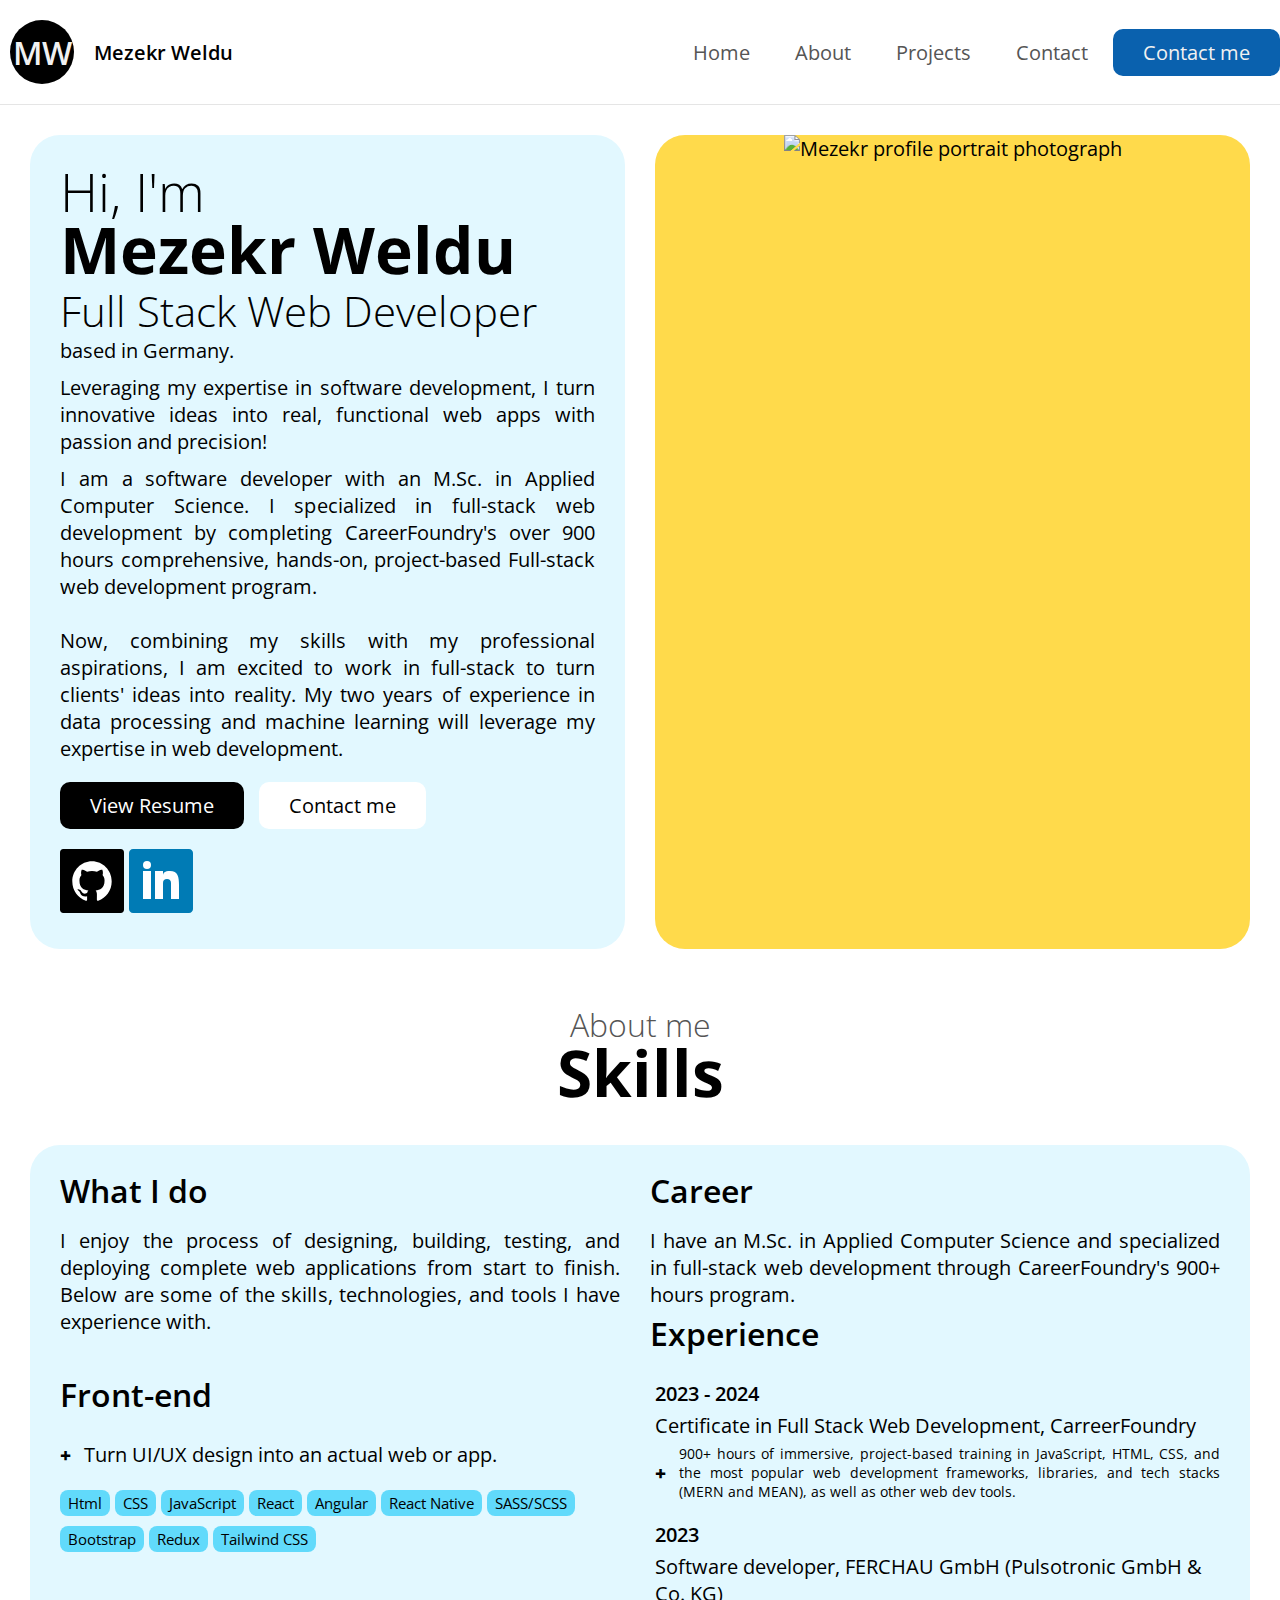
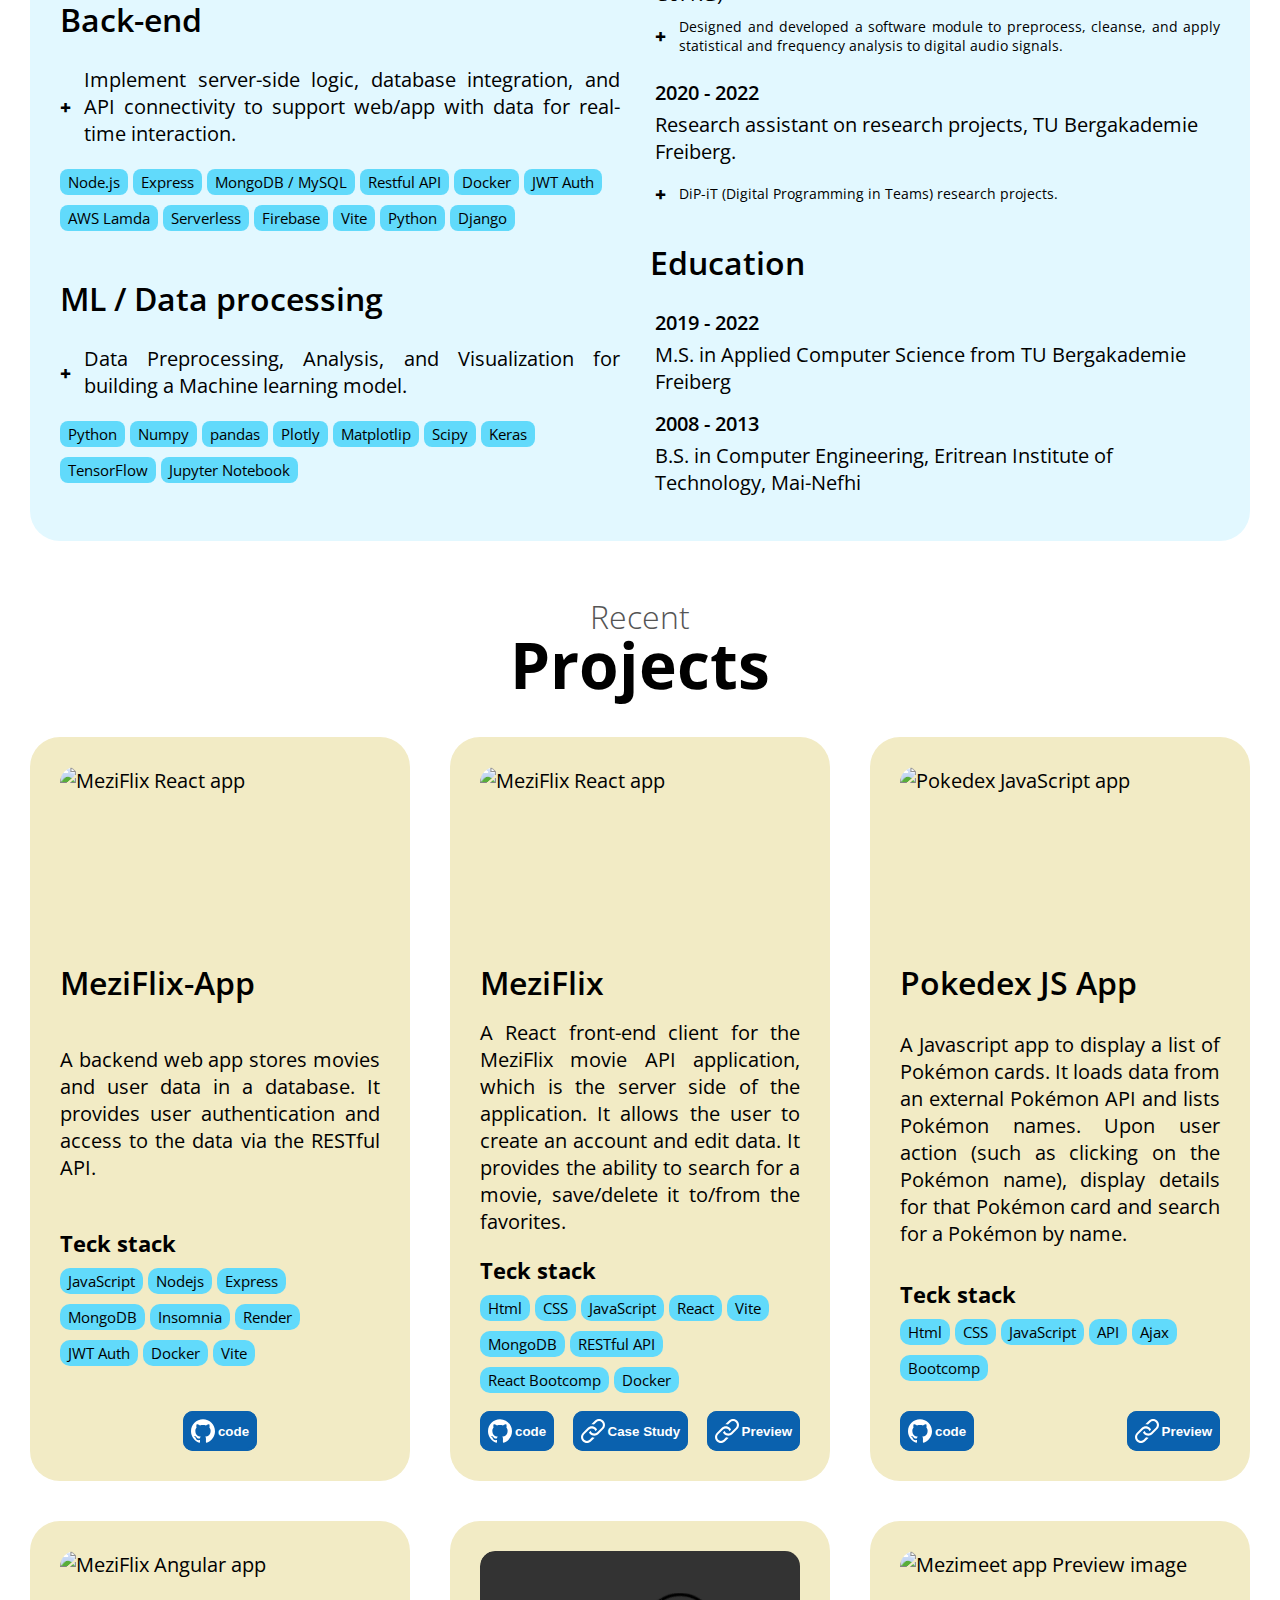
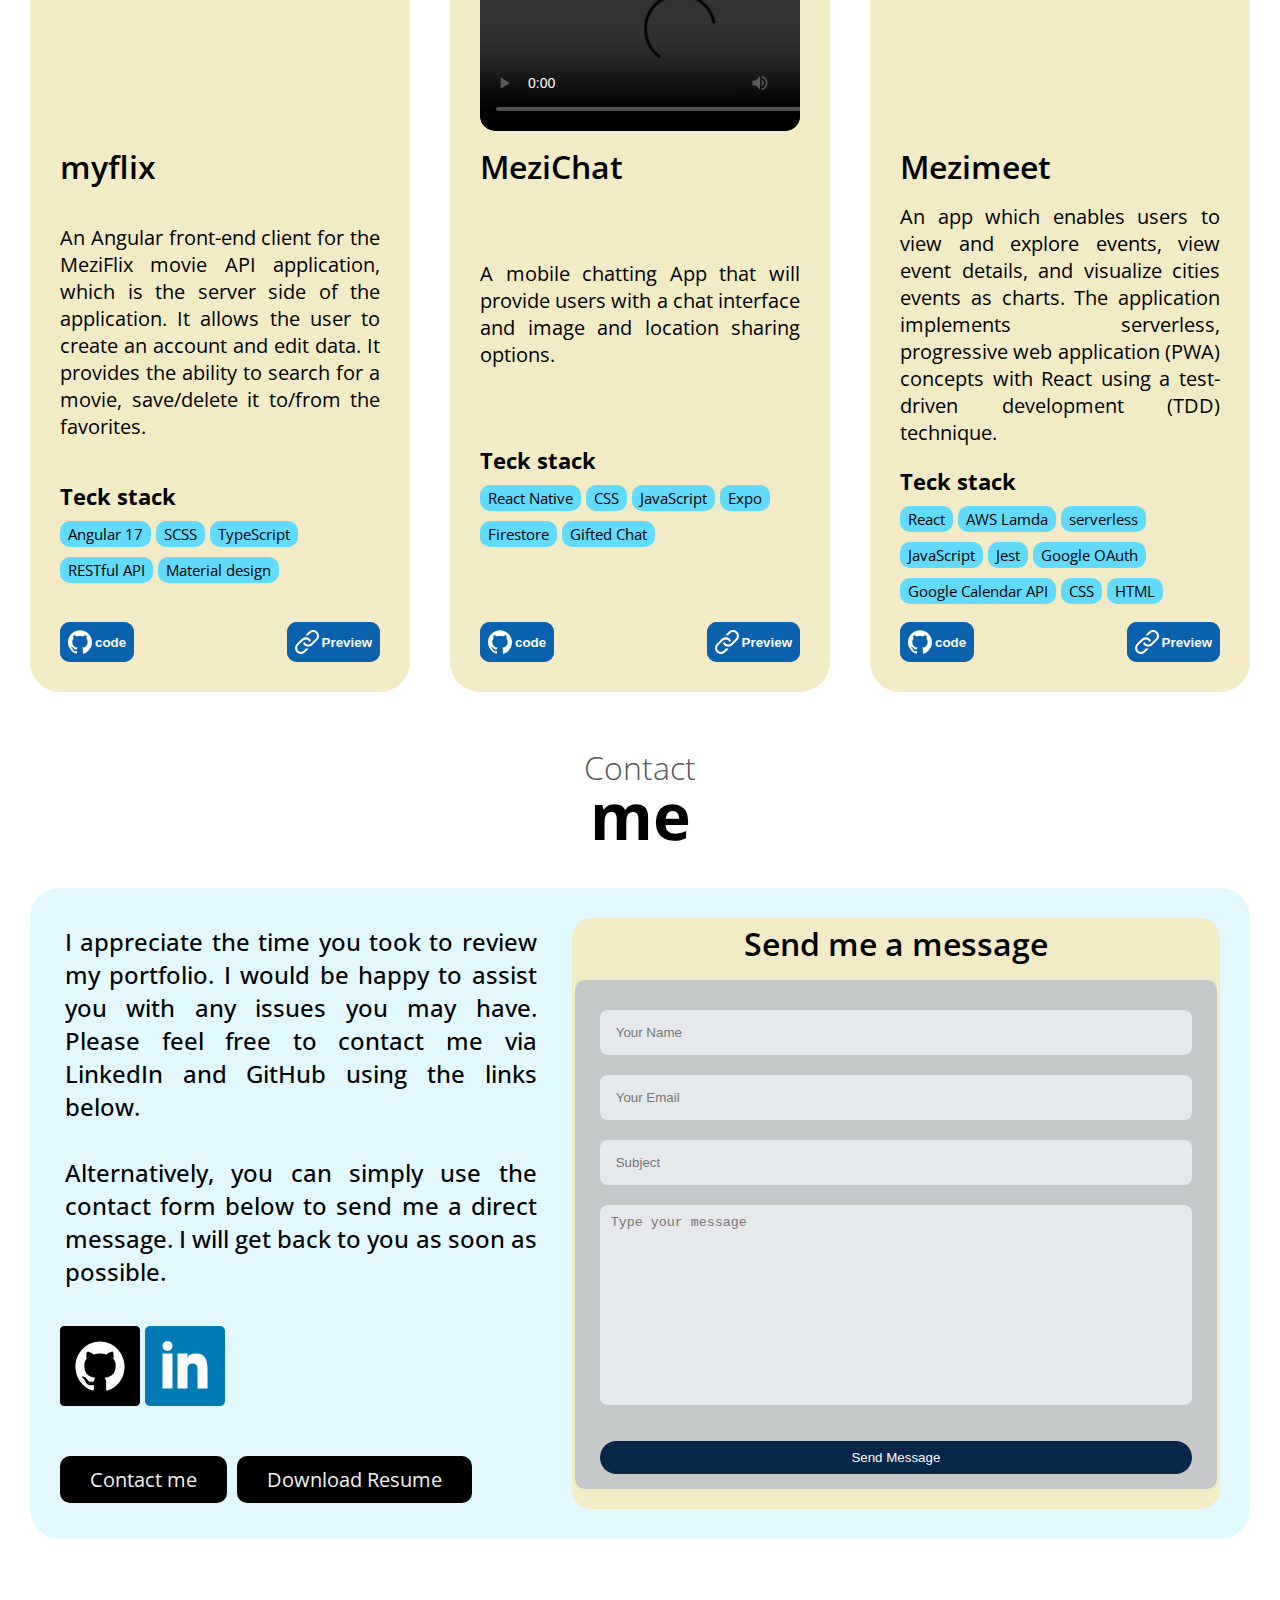
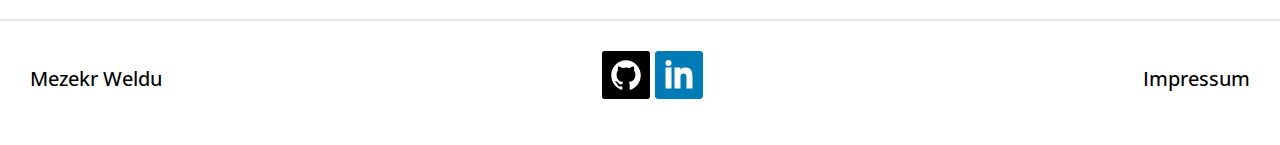
==== index.html @ a794a8d2 "refactor profile photo width & height css style" ====
<!DOCTYPE html>
<html lang="en">

<head>
    <meta charset="utf-8">
    <meta name="viewport" content="width=device-width, initial-scale=1.0">
    <title>Mezekr W. - Portfolio</title>
    <link rel="icon" type="image/x-icon" href="img/favicon-32x32.png">
    <link rel="preconnect" href="https://fonts.googleapis.com">
    <link rel="preconnect" href="https://fonts.gstatic.com" crossorigin>
    <link
        href="https://fonts.googleapis.com/css2?family=Open+Sans&family=Poppins&display=swap"
        rel="stylesheet">
    <link rel="stylesheet"
        href="https://cdnjs.cloudflare.com/ajax/libs/normalize/8.0.1/normalize.min.css">
    <!-- <link rel="stylesheet" href="css/style.production.css"> -->
    <link rel="stylesheet" href="css/styles.css">
    <script src="js/scripts.js" defer></script>

</head>

<body>
    <!-- This the header part-->
    <header>
        <a href="#" class="logo-holder">
            <div class="logo">MW</div>
            <div class="logo-text">Mezekr Weldu</div>
        </a>

        <nav class="main-navigation">
            <ul role="menubar" id="navigation-menu">
                <li role="presentation">
                    <a href="#" role="menuitem">Home</a>
                </li>
                <li role="presentation">
                    <a href="#about" role="menuitem">About</a>
                </li>
                <li role="presentation"><a href="#work"
                        role="menuitem">Projects</a>
                </li>
                <li role="presentation"><a href="#contact"
                        role="menuitem">Contact</a>
                </li>
                <li role="presentation"><a
                        href="mailto:mezekr.weldu@tutamail.com" role="menuitem"
                        class="button">Contact me</a>
                </li>
            </ul>
            <!-- toggle Mobile Menu-->
            <a href="#" class="mobile-toggle" onClick="toggleMobileMenu();">
                <svg class="w-6 h-6 text-gray-800 dark:text-white"
                    aria-hidden="true" xmlns="http://www.w3.org/2000/svg"
                    width="24" height="24" fill="none" viewBox="0 0 24 24">
                    <path stroke="currentColor" stroke-linecap="round"
                        stroke-width="2" d="M5 7h14M5 12h14M5 17h10" />
                </svg>
            </a>
        </nav>
    </header>

    <!-- This the main part-->
    <main>
        <!-- hero section of main page -->
        <section class="hero container">
            <div class="hero-blue">
                <div>
                    <h1> <small>Hi, I'm </small>
                        Mezekr Weldu
                    </h1>
                    <p><small>Full Stack Web Developer</small> based in
                        Germany.
                        <span>Leveraging my expertise in software development, I
                            turn innovative ideas into real, functional web
                            apps with passion and precision!</span>
                        <span> I am a software developer with an M.Sc. in
                            Applied Computer Science.
                            I specialized in full-stack web development by
                            completing CareerFoundry's over 900 hours
                            comprehensive, hands-on, project-based Full-stack
                            web development program.<br><br>
                            Now, combining my skills with my professional
                            aspirations, I am excited to work in full-stack to
                            turn clients' ideas into reality.
                            My two years of experience in data processing and
                            machine learning will leverage my expertise in web
                            development.</span>

                    </p>
                    <div class="call-to-action">
                        <a href="doc_files/Mezekr_Weldu_Resume.pdf"
                            target="_blank" class="button black">
                            View Resume</a>
                        <a href="mailto:mezekr.weldu@tutamail.com"
                            target="_blank" class="button white">
                            Contact me</a>
                    </div>
                    <div class="social-links">
                        <a href="https://github.com/Mezekr" target="_blank">
                            <img src="img/github_icon.svg" alt="github icon">
                        </a>
                        <a href="https://www.linkedin.com/in/mezekrweldu"
                            target="_blank">
                            <img src="img/linkedin_icon.svg" alt="linked icon">
                        </a>
                    </div>

                </div>
            </div>
            <div class="hero-yellow">
                <img src="img/MW_profile_small.png"
                    alt="Mezekr profile portrait photograph">
            </div>
        </section>

        <!-- aboutme skills section of main page -->
        <section id="about" class="skills container">
            <h2>
                <small> About me</small>
                Skills
            </h2>
            <div class="holder-blue">

                <div class="left-column">
                    <div class="skills-header">
                        <h3>What I do</h3>
                        <p>I enjoy the process of
                            designing, building, testing, and deploying complete
                            web
                            applications from start to finish. Below are
                            some of
                            the
                            skills, technologies, and tools I have experience
                            with.
                        </p>
                    </div>
                    <div class="dev-skill">
                        <h3>Front-end</h3>
                        <div class="discription-box">
                            <small> + </small>
                            <p> Turn
                                UI/UX design into an actual web or app.
                            </p>
                        </div>
                        <ul>
                            <li>Html</li>
                            <li>CSS</li>
                            <li>JavaScript</li>
                            <li>React</li>
                            <li>Angular</li>
                            <li> React Native</li>
                            <li>SASS/SCSS</li>
                            <li> Bootstrap</li>
                            <li> Redux</li>
                            <li>Tailwind CSS</li>
                        </ul>
                    </div>
                    <div class="dev-skill">
                        <h3>Back-end</h3>
                        <div class="discription-box">
                            <small> + </small>
                            <p>Implement server-side logic, database
                                integration, and API connectivity to support
                                web/app with data for real-time interaction.</p>
                        </div>
                        <ul>
                            <li>Node.js</li>
                            <li>Express</li>
                            <li>MongoDB / MySQL</li>
                            <li>Restful API</li>
                            <li>Docker</li>
                            <li>JWT Auth</li>
                            <li>AWS Lamda</li>
                            <li>Serverless</li>
                            <li>Firebase</li>
                            <li>Vite</li>
                            <li>Python</li>
                            <li>Django</li>

                        </ul>
                    </div>
                    <div class="dev-skill">
                        <h3>ML / Data processing</h3>
                        <div class="discription-box">
                            <small> + </small>
                            <p>
                                Data Preprocessing, Analysis, and Visualization
                                for building a Machine learning model.
                            </p>
                        </div>
                        <ul>
                            <li>Python</li>
                            <li>Numpy</li>
                            <li>pandas</li>
                            <li>Plotly</li>
                            <li>Matplotlip</li>
                            <li>Scipy</li>
                            <li>Keras</li>
                            <li>TensorFlow</li>
                            <li>Jupyter Notebook</li>
                        </ul>
                    </div>
                </div>

                <div class="right-column">
                    <div class="skills-header">
                        <h3>Career</h3>
                        <p>I have an M.Sc. in Applied Computer Science and
                            specialized in full-stack web development through
                            CareerFoundry's 900+ hours program.</p>
                    </div>

                    <div class="career experience">
                        <h3>Experience</h3>
                        <div class="contents">
                            <ul>
                                <li><span>2023 - 2024</span> Certificate in
                                    Full
                                    Stack Web Development, CarreerFoundry
                                </li>
                                <div class="discription-box">
                                    <small> + </small>
                                    <p class="experience-detail">900+ hours of
                                        immersive, project-based
                                        training in JavaScript, HTML, CSS, and
                                        the most popular web development
                                        frameworks, libraries, and tech stacks
                                        (MERN and MEAN), as well as other web
                                        dev tools.</p>
                                </div>
                                <li><span>2023</span> Software
                                    developer,
                                    FERCHAU GmbH (Pulsotronic GmbH
                                    &amp Co. KG)</li>
                                <div class="discription-box">
                                    <small> + </small>
                                    <p class="experience-detail">
                                        Designed and developed a software module
                                        to
                                        preprocess, cleanse, and apply
                                        statistical and
                                        frequency analysis to digital audio
                                        signals.
                                    </p>
                                </div>
                                <li><span>2020 - 2022</span> Research
                                    assistant
                                    on research projects, TU Bergakademie
                                    Freiberg.
                                </li>
                                <div class="discription-box">
                                    <small> + </small>
                                    <p class="experience-detail"> DiP-iT
                                        (Digital
                                        Programming in Teams) research projects.
                                    </p>
                                </div>
                            </ul>
                        </div>
                    </div>

                    <div class="career education">
                        <h3>Education</h3>
                        <div class="contents">
                            <ul>
                                <li><span>2019 - 2022</span> M.S. in Applied
                                    Computer Science from TU Bergakademie
                                    Freiberg </li>
                                <li><span>2008 - 2013</span>B.S. in Computer
                                    Engineering, Eritrean Institute of
                                    Technology, Mai-Nefhi</li>

                            </ul>
                        </div>
                    </div>
                </div>
            </div>
        </section>

        <!-- work experience/ projects section of main page -->
        <section id="work" class="work-experience container">
            <h2>
                <small>Recent</small>
                Projects
            </h2>
            <div class="jobs">
                <!-- MeziFlix-App -->
                <article>
                    <figure>
                        <div>
                            <img src="img/projects_thumbnail/MeziFlix-app.png"
                                alt="MeziFlix React app" width="100%">
                            <figcaption>MeziFlix-App</figcaption>
                        </div>
                    </figure>
                    <div class="project-detail">
                        <h3>MeziFlix-App</h3>
                        <p>
                            A backend web app stores movies and user data in a
                            database. It provides user authentication and access
                            to the data via the RESTful API.
                        </p>
                        <div class="teck-stack">
                            <h4>Teck stack</h4>
                            <ul>
                                <li>JavaScript</li>
                                <li>Nodejs</li>
                                <li>Express</li>
                                <li>MongoDB</li>
                                <li>Insomnia</li>
                                <li>Render</li>
                                <li>JWT Auth</li>
                                <li>Docker</li>
                                <li>Vite</li>
                            </ul>
                        </div>
                        <div class="card-links center-link">
                            <button class="card_button">
                                <svg width="24" height="24" viewBox="0 0 24 24"
                                    fill="none"
                                    xmlns="http://www.w3.org/2000/svg">
                                    <path
                                        d="M12 0.296997C5.37 0.296997 0 5.67 0 12.297C0 17.6 3.438 22.097 8.205 23.682C8.805 23.795 9.025 23.424 9.025 23.105C9.025 22.82 9.015 22.065 9.01 21.065C5.672 21.789 4.968 19.455 4.968 19.455C4.422 18.07 3.633 17.7 3.633 17.7C2.546 16.956 3.717 16.971 3.717 16.971C4.922 17.055 5.555 18.207 5.555 18.207C6.625 20.042 8.364 19.512 9.05 19.205C9.158 18.429 9.467 17.9 9.81 17.6C7.145 17.3 4.344 16.268 4.344 11.67C4.344 10.36 4.809 9.29 5.579 8.45C5.444 8.147 5.039 6.927 5.684 5.274C5.684 5.274 6.689 4.952 8.984 6.504C9.944 6.237 10.964 6.105 11.984 6.099C13.004 6.105 14.024 6.237 14.984 6.504C17.264 4.952 18.269 5.274 18.269 5.274C18.914 6.927 18.509 8.147 18.389 8.45C19.154 9.29 19.619 10.36 19.619 11.67C19.619 16.28 16.814 17.295 14.144 17.59C14.564 17.95 14.954 18.686 14.954 19.81C14.954 21.416 14.939 22.706 14.939 23.096C14.939 23.411 15.149 23.786 15.764 23.666C20.565 22.092 24 17.592 24 12.297C24 5.67 18.627 0.296997 12 0.296997Z"
                                        fill="white"></path>
                                </svg>
                                <a href="https://github.com/Mezekr/MeziFlix-app"
                                    target="_blank" class="link">code</a>
                            </button>
                        </div>
                    </div>
                </article>
                <!-- MeziFlix React app  -->
                <article>
                    <figure>
                        <div>
                            <img src="img/projects_thumbnail/MeziFlix_React_app.png"
                                alt="MeziFlix React app" width="100%">
                            <figcaption>MeziFlix React app</figcaption>
                        </div>
                    </figure>
                    <div class="project-detail">
                        <h3>MeziFlix</h3>
                        <p>A React front-end client for the MeziFlix movie API
                            application, which is the server side of the
                            application. It allows the user to create an account
                            and
                            edit data. It provides the ability to search for a
                            movie, save/delete it to/from the favorites.
                        </p>
                        <div class="teck-stack">
                            <h4>Teck stack</h4>
                            <ul>
                                <li>Html</li>
                                <li>CSS</li>
                                <li>JavaScript</li>
                                <li>React</li>
                                <li>Vite</li>
                                <li>MongoDB</li>
                                <li>RESTful API</li>
                                <li>React Bootcomp</li>
                                <li>Docker</li>

                            </ul>
                        </div>
                        <div class="card-links">
                            <button class="card_button">
                                <svg width="24" height="24" viewBox="0 0 24 24"
                                    fill="none"
                                    xmlns="http://www.w3.org/2000/svg">
                                    <path
                                        d="M12 0.296997C5.37 0.296997 0 5.67 0 12.297C0 17.6 3.438 22.097 8.205 23.682C8.805 23.795 9.025 23.424 9.025 23.105C9.025 22.82 9.015 22.065 9.01 21.065C5.672 21.789 4.968 19.455 4.968 19.455C4.422 18.07 3.633 17.7 3.633 17.7C2.546 16.956 3.717 16.971 3.717 16.971C4.922 17.055 5.555 18.207 5.555 18.207C6.625 20.042 8.364 19.512 9.05 19.205C9.158 18.429 9.467 17.9 9.81 17.6C7.145 17.3 4.344 16.268 4.344 11.67C4.344 10.36 4.809 9.29 5.579 8.45C5.444 8.147 5.039 6.927 5.684 5.274C5.684 5.274 6.689 4.952 8.984 6.504C9.944 6.237 10.964 6.105 11.984 6.099C13.004 6.105 14.024 6.237 14.984 6.504C17.264 4.952 18.269 5.274 18.269 5.274C18.914 6.927 18.509 8.147 18.389 8.45C19.154 9.29 19.619 10.36 19.619 11.67C19.619 16.28 16.814 17.295 14.144 17.59C14.564 17.95 14.954 18.686 14.954 19.81C14.954 21.416 14.939 22.706 14.939 23.096C14.939 23.411 15.149 23.786 15.764 23.666C20.565 22.092 24 17.592 24 12.297C24 5.67 18.627 0.296997 12 0.296997Z"
                                        fill="white"></path>
                                </svg>
                                <a href="https://github.com/Mezekr/MeziFlix-client"
                                    target="_blank" class="link">code</a>
                            </button>

                            <button class="card_button">
                                <svg xmlns="http://www.w3.org/2000/svg"
                                    width="24" height="24" viewBox="0 0 24 24"
                                    fill="white">
                                    <path
                                        d="M13.723 18.654l-3.61 3.609c-2.316 2.315-6.063 2.315-8.378 0-1.12-1.118-1.735-2.606-1.735-4.188 0-1.582.615-3.07 1.734-4.189l4.866-4.865c2.355-2.355 6.114-2.262 8.377 0 .453.453.81.973 1.089 1.527l-1.593 1.592c-.18-.613-.5-1.189-.964-1.652-1.448-1.448-3.93-1.51-5.439-.001l-.001.002-4.867 4.865c-1.5 1.499-1.5 3.941 0 5.44 1.517 1.517 3.958 1.488 5.442 0l2.425-2.424c.993.284 1.791.335 2.654.284zm.161-16.918l-3.574 3.576c.847-.05 1.655 0 2.653.283l2.393-2.389c1.498-1.502 3.94-1.5 5.44-.001 1.517 1.518 1.486 3.959 0 5.442l-4.831 4.831-.003.002c-1.438 1.437-3.886 1.552-5.439-.002-.473-.474-.785-1.042-.956-1.643l-.084.068-1.517 1.515c.28.556.635 1.075 1.088 1.528 2.245 2.245 6.004 2.374 8.378 0l4.832-4.831c2.314-2.316 2.316-6.062-.001-8.377-2.317-2.321-6.067-2.313-8.379-.002z" />
                                </svg>

                                <a href="doc_files/MeziFlix_Casestudy.pdf"
                                    target="_blank" class="link">Case Study</a>
                            </button>
                            <button class="card_button">
                                <svg xmlns="http://www.w3.org/2000/svg"
                                    width="24" height="24" viewBox="0 0 24 24"
                                    fill="white">
                                    <path
                                        d="M13.723 18.654l-3.61 3.609c-2.316 2.315-6.063 2.315-8.378 0-1.12-1.118-1.735-2.606-1.735-4.188 0-1.582.615-3.07 1.734-4.189l4.866-4.865c2.355-2.355 6.114-2.262 8.377 0 .453.453.81.973 1.089 1.527l-1.593 1.592c-.18-.613-.5-1.189-.964-1.652-1.448-1.448-3.93-1.51-5.439-.001l-.001.002-4.867 4.865c-1.5 1.499-1.5 3.941 0 5.44 1.517 1.517 3.958 1.488 5.442 0l2.425-2.424c.993.284 1.791.335 2.654.284zm.161-16.918l-3.574 3.576c.847-.05 1.655 0 2.653.283l2.393-2.389c1.498-1.502 3.94-1.5 5.44-.001 1.517 1.518 1.486 3.959 0 5.442l-4.831 4.831-.003.002c-1.438 1.437-3.886 1.552-5.439-.002-.473-.474-.785-1.042-.956-1.643l-.084.068-1.517 1.515c.28.556.635 1.075 1.088 1.528 2.245 2.245 6.004 2.374 8.378 0l4.832-4.831c2.314-2.316 2.316-6.062-.001-8.377-2.317-2.321-6.067-2.313-8.379-.002z" />
                                </svg>

                                <a href="https://meziflix.netlify.app"
                                    target="_blank" class="link">Preview</a>
                            </button>
                        </div>
                    </div>
                </article>

                <!-- Pokedex JavaScript app  -->
                <article>
                    <figure>
                        <div>
                            <img src="img/projects_thumbnail/Pokedex-js-app.png"
                                alt="Pokedex JavaScript app" width="100%">
                            <figcaption>Pokedex JS App</figcaption>
                        </div>
                    </figure>
                    <div class="project-detail">
                        <h3>Pokedex JS App</h3>
                        <p>
                            A Javascript app to display a list of
                            Pokémon
                            cards. It loads data from an external Pokémon API
                            and
                            lists Pokémon names. Upon user action (such as
                            clicking
                            on the Pokémon name), display details for that
                            Pokémon
                            card and search for a Pokémon by name.
                        </p>
                        <div class="teck-stack">
                            <h4>Teck stack</h4>
                            <ul>
                                <li>Html</li>
                                <li>CSS</li>
                                <li>JavaScript</li>
                                <li> API</li>
                                <li>Ajax</li>
                                <li>Bootcomp</li>
                            </ul>
                        </div>
                        <div class="card-links">
                            <button class="card_button">
                                <svg width="24" height="24" viewBox="0 0 24 24"
                                    fill="none"
                                    xmlns="http://www.w3.org/2000/svg">
                                    <path
                                        d="M12 0.296997C5.37 0.296997 0 5.67 0 12.297C0 17.6 3.438 22.097 8.205 23.682C8.805 23.795 9.025 23.424 9.025 23.105C9.025 22.82 9.015 22.065 9.01 21.065C5.672 21.789 4.968 19.455 4.968 19.455C4.422 18.07 3.633 17.7 3.633 17.7C2.546 16.956 3.717 16.971 3.717 16.971C4.922 17.055 5.555 18.207 5.555 18.207C6.625 20.042 8.364 19.512 9.05 19.205C9.158 18.429 9.467 17.9 9.81 17.6C7.145 17.3 4.344 16.268 4.344 11.67C4.344 10.36 4.809 9.29 5.579 8.45C5.444 8.147 5.039 6.927 5.684 5.274C5.684 5.274 6.689 4.952 8.984 6.504C9.944 6.237 10.964 6.105 11.984 6.099C13.004 6.105 14.024 6.237 14.984 6.504C17.264 4.952 18.269 5.274 18.269 5.274C18.914 6.927 18.509 8.147 18.389 8.45C19.154 9.29 19.619 10.36 19.619 11.67C19.619 16.28 16.814 17.295 14.144 17.59C14.564 17.95 14.954 18.686 14.954 19.81C14.954 21.416 14.939 22.706 14.939 23.096C14.939 23.411 15.149 23.786 15.764 23.666C20.565 22.092 24 17.592 24 12.297C24 5.67 18.627 0.296997 12 0.296997Z"
                                        fill="white"></path>
                                </svg>
                                <a href="https://github.com/Mezekr/Pokedex-js-app"
                                    target="_blank" class="link">code</a>
                            </button>
                            <button class="card_button">
                                <svg xmlns="http://www.w3.org/2000/svg"
                                    width="24" height="24" viewBox="0 0 24 24"
                                    fill="white">
                                    <path
                                        d="M13.723 18.654l-3.61 3.609c-2.316 2.315-6.063 2.315-8.378 0-1.12-1.118-1.735-2.606-1.735-4.188 0-1.582.615-3.07 1.734-4.189l4.866-4.865c2.355-2.355 6.114-2.262 8.377 0 .453.453.81.973 1.089 1.527l-1.593 1.592c-.18-.613-.5-1.189-.964-1.652-1.448-1.448-3.93-1.51-5.439-.001l-.001.002-4.867 4.865c-1.5 1.499-1.5 3.941 0 5.44 1.517 1.517 3.958 1.488 5.442 0l2.425-2.424c.993.284 1.791.335 2.654.284zm.161-16.918l-3.574 3.576c.847-.05 1.655 0 2.653.283l2.393-2.389c1.498-1.502 3.94-1.5 5.44-.001 1.517 1.518 1.486 3.959 0 5.442l-4.831 4.831-.003.002c-1.438 1.437-3.886 1.552-5.439-.002-.473-.474-.785-1.042-.956-1.643l-.084.068-1.517 1.515c.28.556.635 1.075 1.088 1.528 2.245 2.245 6.004 2.374 8.378 0l4.832-4.831c2.314-2.316 2.316-6.062-.001-8.377-2.317-2.321-6.067-2.313-8.379-.002z" />
                                </svg>

                                <a href="https://mezekr.github.io/Pokedex-js-app/"
                                    target="_blank" class="link">Preview</a>
                            </button>
                        </div>
                    </div>
                </article>

                <!-- MeziFlix Angular app  -->
                <article>
                    <figure>
                        <div>
                            <img src="./img/projects_thumbnail/myflix_movies_page.png"
                                alt="MeziFlix Angular app" width="100%">
                            <figcaption>myflix</figcaption>
                        </div>
                    </figure>
                    <div class="project-detail">
                        <h3>myflix</h3>
                        <p>
                            An Angular front-end client for the MeziFlix movie
                            API application, which is the server side of the
                            application. It allows the user to create an account
                            and edit data. It provides the ability to search for
                            a movie, save/delete it to/from the favorites.
                        </p>
                        <div class="teck-stack">
                            <h4>Teck stack</h4>
                            <ul>
                                <li>Angular 17</li>
                                <li>SCSS</li>
                                <li>TypeScript</li>
                                <li>RESTful API</li>
                                <li>Material design</li>
                            </ul>
                        </div>
                        <div class="card-links">
                            <button class="card_button">
                                <svg width="24" height="24" viewBox="0 0 24 24"
                                    fill="none"
                                    xmlns="http://www.w3.org/2000/svg">
                                    <path
                                        d="M12 0.296997C5.37 0.296997 0 5.67 0 12.297C0 17.6 3.438 22.097 8.205 23.682C8.805 23.795 9.025 23.424 9.025 23.105C9.025 22.82 9.015 22.065 9.01 21.065C5.672 21.789 4.968 19.455 4.968 19.455C4.422 18.07 3.633 17.7 3.633 17.7C2.546 16.956 3.717 16.971 3.717 16.971C4.922 17.055 5.555 18.207 5.555 18.207C6.625 20.042 8.364 19.512 9.05 19.205C9.158 18.429 9.467 17.9 9.81 17.6C7.145 17.3 4.344 16.268 4.344 11.67C4.344 10.36 4.809 9.29 5.579 8.45C5.444 8.147 5.039 6.927 5.684 5.274C5.684 5.274 6.689 4.952 8.984 6.504C9.944 6.237 10.964 6.105 11.984 6.099C13.004 6.105 14.024 6.237 14.984 6.504C17.264 4.952 18.269 5.274 18.269 5.274C18.914 6.927 18.509 8.147 18.389 8.45C19.154 9.29 19.619 10.36 19.619 11.67C19.619 16.28 16.814 17.295 14.144 17.59C14.564 17.95 14.954 18.686 14.954 19.81C14.954 21.416 14.939 22.706 14.939 23.096C14.939 23.411 15.149 23.786 15.764 23.666C20.565 22.092 24 17.592 24 12.297C24 5.67 18.627 0.296997 12 0.296997Z"
                                        fill="white"></path>
                                </svg>
                                <a href="https://github.com/Mezekr/myFlix"
                                    target="_blank" class="link">code</a>
                            </button>
                            <button class="card_button">
                                <svg xmlns="http://www.w3.org/2000/svg"
                                    width="24" height="24" viewBox="0 0 24 24"
                                    fill="white">
                                    <path
                                        d="M13.723 18.654l-3.61 3.609c-2.316 2.315-6.063 2.315-8.378 0-1.12-1.118-1.735-2.606-1.735-4.188 0-1.582.615-3.07 1.734-4.189l4.866-4.865c2.355-2.355 6.114-2.262 8.377 0 .453.453.81.973 1.089 1.527l-1.593 1.592c-.18-.613-.5-1.189-.964-1.652-1.448-1.448-3.93-1.51-5.439-.001l-.001.002-4.867 4.865c-1.5 1.499-1.5 3.941 0 5.44 1.517 1.517 3.958 1.488 5.442 0l2.425-2.424c.993.284 1.791.335 2.654.284zm.161-16.918l-3.574 3.576c.847-.05 1.655 0 2.653.283l2.393-2.389c1.498-1.502 3.94-1.5 5.44-.001 1.517 1.518 1.486 3.959 0 5.442l-4.831 4.831-.003.002c-1.438 1.437-3.886 1.552-5.439-.002-.473-.474-.785-1.042-.956-1.643l-.084.068-1.517 1.515c.28.556.635 1.075 1.088 1.528 2.245 2.245 6.004 2.374 8.378 0l4.832-4.831c2.314-2.316 2.316-6.062-.001-8.377-2.317-2.321-6.067-2.313-8.379-.002z" />
                                </svg>

                                <a href="https://mezekr.github.io/myFlix/"
                                    target="_blank" class="link">Preview</a>
                            </button>
                        </div>
                    </div>
                </article>

                <!-- MeziChat  -->
                <article>
                    <figure>
                        <div>
                            <video width="400" controls>
                                <source
                                    src="./img/projects_thumbnail/AppUI_2.mp4"
                                    type="video/mp4">
                                Your browser does not support HTML5 video.
                            </video>
                            <figcaption>MeziChat</figcaption>
                        </div>
                    </figure>
                    <div class="project-detail">
                        <h3>MeziChat</h3>
                        <p>A mobile chatting App that will provide users with a
                            chat interface and image and location sharing
                            options.
                        </p>
                        <div class="teck-stack">
                            <h4>Teck stack</h4>

                            <ul>
                                <li>React Native</li>
                                <li>CSS</li>
                                <li>JavaScript</li>
                                <li>Expo</li>
                                <li>Firestore</li>
                                <li>Gifted Chat</li>
                            </ul>
                        </div>
                        <div class="card-links">
                            <button class="card_button">
                                <svg width="24" height="24" viewBox="0 0 24 24"
                                    fill="none"
                                    xmlns="http://www.w3.org/2000/svg">
                                    <path
                                        d="M12 0.296997C5.37 0.296997 0 5.67 0 12.297C0 17.6 3.438 22.097 8.205 23.682C8.805 23.795 9.025 23.424 9.025 23.105C9.025 22.82 9.015 22.065 9.01 21.065C5.672 21.789 4.968 19.455 4.968 19.455C4.422 18.07 3.633 17.7 3.633 17.7C2.546 16.956 3.717 16.971 3.717 16.971C4.922 17.055 5.555 18.207 5.555 18.207C6.625 20.042 8.364 19.512 9.05 19.205C9.158 18.429 9.467 17.9 9.81 17.6C7.145 17.3 4.344 16.268 4.344 11.67C4.344 10.36 4.809 9.29 5.579 8.45C5.444 8.147 5.039 6.927 5.684 5.274C5.684 5.274 6.689 4.952 8.984 6.504C9.944 6.237 10.964 6.105 11.984 6.099C13.004 6.105 14.024 6.237 14.984 6.504C17.264 4.952 18.269 5.274 18.269 5.274C18.914 6.927 18.509 8.147 18.389 8.45C19.154 9.29 19.619 10.36 19.619 11.67C19.619 16.28 16.814 17.295 14.144 17.59C14.564 17.95 14.954 18.686 14.954 19.81C14.954 21.416 14.939 22.706 14.939 23.096C14.939 23.411 15.149 23.786 15.764 23.666C20.565 22.092 24 17.592 24 12.297C24 5.67 18.627 0.296997 12 0.296997Z"
                                        fill="white"></path>
                                </svg>
                                <a href="https://github.com/Mezekr/mezichat"
                                    target="_blank" class="link">code</a>
                            </button>
                            <button class="card_button">
                                <svg xmlns="http://www.w3.org/2000/svg"
                                    width="24" height="24" viewBox="0 0 24 24"
                                    fill="white">
                                    <path
                                        d="M13.723 18.654l-3.61 3.609c-2.316 2.315-6.063 2.315-8.378 0-1.12-1.118-1.735-2.606-1.735-4.188 0-1.582.615-3.07 1.734-4.189l4.866-4.865c2.355-2.355 6.114-2.262 8.377 0 .453.453.81.973 1.089 1.527l-1.593 1.592c-.18-.613-.5-1.189-.964-1.652-1.448-1.448-3.93-1.51-5.439-.001l-.001.002-4.867 4.865c-1.5 1.499-1.5 3.941 0 5.44 1.517 1.517 3.958 1.488 5.442 0l2.425-2.424c.993.284 1.791.335 2.654.284zm.161-16.918l-3.574 3.576c.847-.05 1.655 0 2.653.283l2.393-2.389c1.498-1.502 3.94-1.5 5.44-.001 1.517 1.518 1.486 3.959 0 5.442l-4.831 4.831-.003.002c-1.438 1.437-3.886 1.552-5.439-.002-.473-.474-.785-1.042-.956-1.643l-.084.068-1.517 1.515c.28.556.635 1.075 1.088 1.528 2.245 2.245 6.004 2.374 8.378 0l4.832-4.831c2.314-2.316 2.316-6.062-.001-8.377-2.317-2.321-6.067-2.313-8.379-.002z" />
                                </svg>

                                <a href="https://github.com/Mezekr/mezichat"
                                    target="_blank" class="link">Preview</a>
                            </button>
                        </div>
                    </div>
                </article>

                <!-- Mezimeet app  -->
                <article>
                    <figure>
                        <div>
                            <img src="./img/projects_thumbnail/mezimeet_app_screen.png"
                                alt="Mezimeet app Preview image" width="100%">
                            <figcaption>Mezimeet</figcaption>
                        </div>
                    </figure>
                    <div class="project-detail">
                        <h3>Mezimeet</h3>
                        <p>
                            An app which enables users to view and explore
                            events,
                            view event details, and visualize cities events as
                            charts. The application implements serverless,
                            progressive web application (PWA) concepts with
                            React
                            using a test-driven development (TDD) technique.
                        </p>
                        <div class="teck-stack">
                            <h4>Teck stack</h4>
                            <ul>
                                <li>React</li>
                                <li>AWS Lamda</li>
                                <li>serverless</li>
                                <li>JavaScript</li>
                                <li>Jest</li>
                                <li>Google OAuth</li>
                                <li>Google Calendar API</li>
                                <li>CSS</li>
                                <li>HTML</li>

                            </ul>
                        </div>
                        <div class="card-links">
                            <button class="card_button">
                                <svg width="24" height="24" viewBox="0 0 24 24"
                                    fill="none"
                                    xmlns="http://www.w3.org/2000/svg">
                                    <path
                                        d="M12 0.296997C5.37 0.296997 0 5.67 0 12.297C0 17.6 3.438 22.097 8.205 23.682C8.805 23.795 9.025 23.424 9.025 23.105C9.025 22.82 9.015 22.065 9.01 21.065C5.672 21.789 4.968 19.455 4.968 19.455C4.422 18.07 3.633 17.7 3.633 17.7C2.546 16.956 3.717 16.971 3.717 16.971C4.922 17.055 5.555 18.207 5.555 18.207C6.625 20.042 8.364 19.512 9.05 19.205C9.158 18.429 9.467 17.9 9.81 17.6C7.145 17.3 4.344 16.268 4.344 11.67C4.344 10.36 4.809 9.29 5.579 8.45C5.444 8.147 5.039 6.927 5.684 5.274C5.684 5.274 6.689 4.952 8.984 6.504C9.944 6.237 10.964 6.105 11.984 6.099C13.004 6.105 14.024 6.237 14.984 6.504C17.264 4.952 18.269 5.274 18.269 5.274C18.914 6.927 18.509 8.147 18.389 8.45C19.154 9.29 19.619 10.36 19.619 11.67C19.619 16.28 16.814 17.295 14.144 17.59C14.564 17.95 14.954 18.686 14.954 19.81C14.954 21.416 14.939 22.706 14.939 23.096C14.939 23.411 15.149 23.786 15.764 23.666C20.565 22.092 24 17.592 24 12.297C24 5.67 18.627 0.296997 12 0.296997Z"
                                        fill="white"></path>
                                </svg>
                                <a href="https://github.com/Mezekr/mezimeet"
                                    target="_blank" class="link">code</a>
                            </button>
                            <button class="card_button">
                                <svg xmlns="http://www.w3.org/2000/svg"
                                    width="24" height="24" viewBox="0 0 24 24"
                                    fill="white">
                                    <path
                                        d="M13.723 18.654l-3.61 3.609c-2.316 2.315-6.063 2.315-8.378 0-1.12-1.118-1.735-2.606-1.735-4.188 0-1.582.615-3.07 1.734-4.189l4.866-4.865c2.355-2.355 6.114-2.262 8.377 0 .453.453.81.973 1.089 1.527l-1.593 1.592c-.18-.613-.5-1.189-.964-1.652-1.448-1.448-3.93-1.51-5.439-.001l-.001.002-4.867 4.865c-1.5 1.499-1.5 3.941 0 5.44 1.517 1.517 3.958 1.488 5.442 0l2.425-2.424c.993.284 1.791.335 2.654.284zm.161-16.918l-3.574 3.576c.847-.05 1.655 0 2.653.283l2.393-2.389c1.498-1.502 3.94-1.5 5.44-.001 1.517 1.518 1.486 3.959 0 5.442l-4.831 4.831-.003.002c-1.438 1.437-3.886 1.552-5.439-.002-.473-.474-.785-1.042-.956-1.643l-.084.068-1.517 1.515c.28.556.635 1.075 1.088 1.528 2.245 2.245 6.004 2.374 8.378 0l4.832-4.831c2.314-2.316 2.316-6.062-.001-8.377-2.317-2.321-6.067-2.313-8.379-.002z" />
                                </svg>

                                <a href="https://mezekr.github.io/mezimeet/"
                                    target="_blank" class="link">Preview</a>
                            </button>
                        </div>
                    </div>
                </article>
            </div>
        </section>

        <!-- contact me section of main page -->
        <section id="contact" class="contacts container">
            <h2>
                <small>Contact</small>
                me
            </h2>
            <div class="contact-me">

                <div class="contact-links">
                    <div class="contact-text">
                        <p>
                            I appreciate the time you took to review my
                            portfolio. I would be happy to assist you with any
                            issues you may have. Please feel free to contact me
                            via LinkedIn and GitHub using the links
                            below.<br><br>
                            Alternatively, you can simply use the contact form
                            below to send me a direct message. I will get back
                            to you as soon as possible.


                        </p>
                    </div>
                    <div class="social-links">
                        <a href="https://github.com/Mezekr" target="_blank">
                            <img src="img/github_icon.svg" alt="github icon">
                        </a>
                        <a href="https://www.linkedin.com/in/mezekrweldu"
                            target="_blank">
                            <img src="img/linkedin_icon.svg" alt="linked icon">
                        </a>
                    </div>
                    <div class="call-to-action">
                        <a href="mailto:mezekr.weldu@tutamail.com"
                            target="_blank" class="button white">
                            Contact me</a>
                        <a href="doc_files/Mezekr_Weldu_Resume.pdf"
                            target="_blank" class="button black">
                            Download Resume</a>
                    </div>
                </div>
                <div class="contact-form">
                    <h3>Send me a message</h3>
                    <div class="form-container">
                        <form action="https://api.web3forms.com/submit"
                            method="POST" class="form">

                            <input type="hidden" name="access_key"
                                value="c594d040-cfcc-45db-a35d-3d094928c1fa">
                            <!-- Email notifications messages     -->
                            <input type="hidden" name="from_name"
                                value="From my Portfolio Website">

                            <!--  for message subject -->
                            <input type="hidden" name="subject">

                            <input type="text" name="name"
                                placeholder="Your Name" required class="input">
                            <input type="email" name="email"
                                placeholder="Your Email" required id="mail"
                                class="input">
                            <input type="text" name="subject"
                                placeholder="Subject" class="input">
                            <textarea name="message"
                                placeholder="Type your message" rows="20"
                                cols="40" required class="textarea"></textarea>

                            <input type="hidden" name="redirect"
                                value="https://web3forms.com/success">

                            <div class="button-container">
                                <button type="submit" class="send-button">
                                    Send Message
                                </button>
                            </div>
                        </form>
                    </div>
                </div>
            </div>
        </section>
    </main>
    <footer class="footer">

        <a href="#" class="logo-holder">
            <div class="logo-text">Mezekr Weldu</div>
        </a>

        <div class="social-links">
            <a href="https://github.com/Mezekr" target="_blank">
                <img src="img/github_icon.svg" alt="github icon">
            </a>
            <a href="https://www.linkedin.com/in/mezekrweldu" target="_blank">
                <img src="img/linkedin_icon.svg" alt="linked icon">
            </a>
        </div>
        <a href="impressum.html" target="_blank">Impressum</a>
    </footer>
</body>

</html>
---- css/style.production.css ----
/*
* Prefixed by https://autoprefixer.github.io
* PostCSS: v8.4.14,
* Autoprefixer: v10.4.7
* Browsers: last 4 version
*/

*,
*::before,
*::after {
	-webkit-box-sizing: border-box;
	box-sizing: border-box;
	margin: 0;
	padding: 0;
}

:root {
	--base: #555;
	--base-100: #f1f1f1;
	--base-400: #555;
	--base-800: #000;
	--yellow: #ffda4b;
	--yellow-100: #f2ebc5;
	--yellow-400: #ffda4b;
	--yellow-800: #8b6f00;
	--blue: #0a61ae;
	--blue-100: #e2f8ff;
	--blue-400: #61dafb;
	--blue-800: #0a61ae;
}

html {
	scroll-behavior: smooth;
}

body {
	font-family: 'Open Sans', 'Poppins', sans-serif;
	font-optical-sizing: auto;
	font-style: normal;
	font-size: 20px;
}

/* ----------------------- header part style ------------------------- */
a {
	text-decoration: none;
	color: var(--blue);
	&:hover {
		text-decoration: underline;
	}
}
p {
	text-align: justify;
}

.container {
	max-width: 1440px;
	margin: auto;
	gap: 30px;
	margin-top: 30px;
	margin-bottom: 30px;

	@media (max-width: 1440px) {
		padding-left: 30px;
		padding-right: 30px;
	}
	@media (max-width: 425px) {
		padding-left: 5px;
		padding-right: 5px;
	}
}

header {
	padding-top: 10px;
	padding-bottom: 10px;
	display: -webkit-box;
	display: -ms-flexbox;
	display: flex;
	-webkit-box-pack: justify;
	-ms-flex-pack: justify;
	justify-content: space-between;
	max-width: 1440px;
	margin: auto;
	border-bottom: 1px solid rgba(0, 0, 0, 0.1);

	.logo-holder {
		display: -webkit-box;
		display: -ms-flexbox;
		display: flex;
		padding: 10px;
		-webkit-box-align: center;
		-ms-flex-align: center;
		align-items: center;
		font-weight: 600;
		color: var(--base-800);
		text-decoration: none;
		.logo {
			display: -webkit-box;
			display: -ms-flexbox;
			display: flex;
			height: 64px;
			width: 64px;
			color: var(--base-100);
			font-size: 32px;
			margin-right: 20px;
			border-radius: 50%;
			-webkit-box-align: center;
			-ms-flex-align: center;
			align-items: center;
			-webkit-box-pack: center;
			-ms-flex-pack: center;
			justify-content: center;
			background-color: var(--base-800);
		}
		.logo-text {
			-webkit-box-flex: 1;
			-ms-flex: 1;
			flex: 1;
		}
	}
	nav {
		display: -webkit-box;
		display: -ms-flexbox;
		display: flex;
		-webkit-box-align: center;
		-ms-flex-align: center;
		align-items: center;
		-webkit-box-pack: center;
		-ms-flex-pack: center;
		justify-content: center;

		ul {
			display: -webkit-box;
			display: -ms-flexbox;
			display: flex;
			list-style-type: none;
			gap: 5px;

			li {
				display: inline-block;
				a {
					display: inline-block;
					padding: 10px 20px;
					color: var(--base);
					&:hover {
						background-color: var(--base-100);
						text-decoration: none;
						border-radius: 10px;
					}
				}
			}
		}
		.mobile-toggle {
			display: none;
			color: var(--base-800);
			padding: 10px;
			@media (max-width: 768px) {
				display: inline-block;
				position: absolute;
				top: 20px;
				right: 20px;
			}
		}
	}
	@media (max-width: 1024px) {
		-webkit-box-orient: vertical;
		-webkit-box-direction: normal;
		-ms-flex-direction: column;
		flex-direction: column;
		-webkit-box-align: center;
		-ms-flex-align: center;
		align-items: center;
	}

	@media (max-width: 768px) {
		-webkit-box-orient: vertical;
		-webkit-box-direction: normal;
		-ms-flex-direction: column;
		flex-direction: column;
		-webkit-box-align: center;
		-ms-flex-align: center;
		align-items: center;
		nav {
			margin: 10px;
			width: 100%;
			ul {
				display: none;
				-webkit-box-orient: vertical;
				-webkit-box-direction: normal;
				-ms-flex-direction: column;
				flex-direction: column;
				text-align: center;
				width: 100%;
				&.active {
					display: -webkit-box;
					display: -ms-flexbox;
					display: flex;
				}
				a {
					width: 100%;
				}
			}
		}
	}
}

.button {
	display: inline-block;
	background-color: var(--blue);
	color: var(--base-100);
	padding: 10px 30px;
	border-radius: 10px;
	-webkit-transition: ease 0.2s all;
	-o-transition: ease 0.2s all;
	transition: ease 0.2s all;
	&:hover {
		text-decoration: none;
		background-color: var(--base-800);
	}
	&.white {
		background-color: white;
		color: var(--base-800);
		&:hover {
			background-color: var(--base-100);
			color: var(--blue);
		}
	}
	&.black {
		background-color: black;
		color: white;
		&:hover {
			background-color: var(--base-400);
			color: var(--base-100);
		}
	}
}

h1 {
	font-size: 64px;
	line-height: 1;
	margin-bottom: 10px;
	small {
		display: block;
		font-weight: 100;
	}

	@media (max-width: 1024px) {
		font-size: 48px;
	}
}
.hero {
	display: -webkit-box;
	display: -ms-flexbox;
	display: flex;
	margin-bottom: 30px;

	/* to stack the hero section elements */
	@media (max-width: 1024px) {
		-webkit-box-orient: vertical;
		-webkit-box-direction: normal;
		-ms-flex-direction: column;
		flex-direction: column;
	}

	.hero-blue {
		-webkit-box-flex: 1;
		-ms-flex: 1;
		flex: 1;
		background-color: var(--blue-100);
		border-radius: 30px;
		padding: 30px;
		display: -webkit-box;
		display: -ms-flexbox;
		display: flex;
		-webkit-box-orient: vertical;
		-webkit-box-direction: normal;
		-ms-flex-direction: column;
		flex-direction: column;
		-webkit-box-pack: center;
		-ms-flex-pack: center;
		justify-content: center;
		p {
			small {
				display: block;
				margin-bottom: 5px;
				font-size: 42px;
				font-weight: 100;
				line-height: 1;
			}
			span {
				display: block;
				margin-top: 10px;
			}
		}

		.call-to-action {
			margin-top: 20px;
			margin-bottom: 10px;
			a {
				margin-right: 10px;
				margin-bottom: 10px;
			}
		}
		.social-links {
			a {
				text-decoration: none;
			}
			img {
				width: 64px;
				height: 64px;
			}
		}
	}
	.hero-yellow {
		-webkit-box-flex: 1;
		-ms-flex: 1;
		flex: 1;
		background-color: var(--yellow);
		border-radius: 30px;
		padding: 0 30px;
		display: -webkit-box;
		display: -ms-flexbox;
		display: flex;
		-webkit-box-pack: center;
		-ms-flex-pack: center;
		justify-content: center;
		-webkit-box-align: stretch;
		-ms-flex-align: stretch;
		align-items: stretch;
		img {
			max-width: 420px;
		}
	}
}

h2 {
	font-size: 64px;
	line-height: 1;
	color: var(--base-800);
	padding: 30px;
	margin-bottom: 10px;
	text-align: center;
	small {
		display: block;
		font-size: 0.5em;
		font-weight: 100;
		color: var(--base);
	}
	@media (max-width: 1024px) {
		font-size: 48px;
	}
}
h3 {
	font-size: 32px;
	font-weight: 600;
	line-height: 1;
	color: var(--base-800);
	margin-bottom: 20px;
}
.discription-box {
	display: -webkit-box;
	display: -ms-flexbox;
	display: flex;
	-webkit-box-pack: start;
	-ms-flex-pack: start;
	justify-content: flex-start;
	-webkit-box-align: center;
	-ms-flex-align: center;
	align-items: center;
	gap: 3px;
	small {
		font-size: 1.2rem;
		font-weight: 900;
		margin: 10px 10px 20px 0px;
	}
}
.skills {
	.holder-blue {
		background-color: var(--blue-100);
		border-radius: 30px;
		padding: 30px;
		margin-bottom: 1em;
		display: -webkit-box;
		display: -ms-flexbox;
		display: flex;
		gap: 20px;
		.skills-header {
/* 			height: 7em; */
		}

		@media (max-width: 425px) {
			.skills-header {
				height: auto;
			}
		}
		.left-column {
			-webkit-box-flex: 1;
			-ms-flex: 1;
			flex: 1;
			display: -webkit-box;
			display: -ms-flexbox;
			display: flex;
			-webkit-box-orient: vertical;
			-webkit-box-direction: normal;
			-ms-flex-direction: column;
			flex-direction: column;
			-webkit-box-pack: justify;
			-ms-flex-pack: justify;
			justify-content: space-between;
			-webkit-box-align: start;
			-ms-flex-align: start;
			align-items: flex-start;
			p {
				margin: 10px 10px 20px 0px;
			}
			ul {
				list-style-type: none;
				gap: 10px;
				margin-right: 10px;
				margin-bottom: 20px;
				li {
					display: inline-block;
					background-color: var(--blue-400);
					padding: 3px 8px;
					border-radius: 8px;
					margin-bottom: 8px;
					font-size: 0.75em;
				}
			}
		}
		.right-column {
			-webkit-box-flex: 1;
			-ms-flex: 1;
			flex: 1;
			display: -webkit-box;
			display: -ms-flexbox;
			display: flex;
			-webkit-box-orient: vertical;
			-webkit-box-direction: normal;
			-ms-flex-direction: column;
			flex-direction: column;
			-webkit-box-pack: justify;
			-ms-flex-pack: justify;
			justify-content: space-between;
			-ms-flex-line-pack: center;
			align-content: center;
			.career {
				padding: 10px 0;
				.contents {
					padding-left: 5px;
					ul {
						li {
							list-style: none;
							padding: 5px 0;
							span {
								color: var(--base-800);
								font-weight: 600;
								display: block;
								padding: 5px 0;
							}
						}
						.experience-detail {
							font-size: 0.9rem;
							padding-bottom: 10px;
						}
					}
				}
			}
			@media (max-width: 1024px) {
				background-color: var(--yellow);
				margin: 30px -30px -30px;
				border-radius: 0 0 30px 30px;
				padding: 30px;
			}
		}
		@media (max-width: 1024px) {
			-webkit-box-orient: vertical;
			-webkit-box-direction: normal;
			-ms-flex-direction: column;
			flex-direction: column;
		}
	}
}
.work-experience {
	.jobs {
		display: -ms-grid;
		display: grid;
		grid-template-columns: repeat(auto-fit, minmax(360px, 1fr));
		gap: 2em;

		@media (max-width: 1024px) {
			grid-auto-flow: columns;
		}
		article {
			background-color: var(--yellow-100);
			padding: 30px;
			border-radius: 30px;
			display: -webkit-box;
			display: -ms-flexbox;
			display: flex;
			-webkit-box-orient: vertical;
			-webkit-box-direction: normal;
			-ms-flex-direction: column;
			flex-direction: column;
			-webkit-box-pack: justify;
			-ms-flex-pack: justify;
			justify-content: space-between;
			@media (max-width: 1024px) {
				width: 100%;
			}
			figure {
				width: 100%;
				padding-top: 56.25%;
				overflow: hidden;
				position: relative;
				border-radius: 15px;
				img {
					position: absolute;
					top: 0;
					left: 0;
					height: 100%;
					-o-object-fit: fill;
					object-fit: fill;
					border-radius: 15px;
					-webkit-transition: ease 2s all;
					-o-transition: ease 2s all;
					transition: ease 2s all;
				}
				video {
					position: absolute;
					top: 0;
					left: 0;
					height: 100%;
					-o-object-fit: contain;
					object-fit: contain;
					border-radius: 15px;
					-webkit-transition: ease 2s all;
					-o-transition: ease 2s all;
					transition: ease 2s all;
				}
				figcaption {
					position: absolute;
					bottom: 0;
					left: 0;
					right: 0;
					background-color: rgba(0, 0, 0, 0.5);
					color: var(--base-100);
					text-align: center;
					padding: 10px;
					opacity: 0;
					visibility: hidden;
					-webkit-transition: ease 1s all;
					-o-transition: ease 1s all;
					transition: ease 1s all;
				}
				&:hover {
					figcaption {
						opacity: 1;
						visibility: visible;
					}
					img {
						scale: 1.1;
					}
				}
			}
			.project-detail {
				-webkit-box-flex: 1;
				-ms-flex: 1;
				flex: 1;
				display: -webkit-box;
				display: -ms-flexbox;
				display: flex;
				-webkit-box-orient: vertical;
				-webkit-box-direction: normal;
				-ms-flex-direction: column;
				flex-direction: column;
				-webkit-box-pack: justify;
				-ms-flex-pack: justify;
				justify-content: space-between;
				h3 {
					margin-top: 20px;
					margin-bottom: 20px;
				}
				p {
					margin-bottom: 10px;
				}
				.teck-stack {
					h4 {
						font-size: 22px;
						margin: 10px 0px;
					}
					ul {
						display: -webkit-box;
						display: -ms-flexbox;
						display: flex;
						-ms-flex-wrap: wrap;
						flex-wrap: wrap;
						list-style-type: none;
						gap: 5px;
						margin-right: 5px;
						margin-bottom: 3px;
						-webkit-box-pack: start;
						-ms-flex-pack: start;
						justify-content: start;
						justify-items: center;

						li {
							display: inline-block;
							background-color: var(--blue-400);
							padding: 3px 8px;
							border-radius: 10px;
							margin-bottom: 5px;
							text-align: center;
							font-size: 0.75em;
						}
					}
				}

				.card-links {
					display: -webkit-box;
					display: -ms-flexbox;
					display: flex;
					-webkit-box-pack: justify;
					-ms-flex-pack: justify;
					justify-content: space-between;
					-ms-flex-wrap: wrap;
					flex-wrap: wrap;
					@media (max-width: 427px) {
						-webkit-box-orient: vertical;
						-webkit-box-direction: normal;
						-ms-flex-direction: column;
						flex-direction: column;
					}
					.card_button {
						display: -webkit-box;
						display: -ms-flexbox;
						display: flex;
						-webkit-box-orient: horizontal;
						-webkit-box-direction: normal;
						-ms-flex-direction: row;
						flex-direction: row;
						-webkit-box-pack: center;
						-ms-flex-pack: center;
						justify-content: center;
						-webkit-box-align: center;
						-ms-flex-align: center;
						align-items: center;
						padding: 8px;
						gap: 3px;
						background-color: var(--blue-800);
						outline: 3px var(--blue-800) solid;
						outline-offset: -3px;
						border-radius: 10px;
						border: none;
						cursor: pointer;
						-webkit-transition: 400ms;
						-o-transition: 400ms;
						transition: 400ms;
						margin-top: 10px;
						&:hover {
							background-color: transparent;
							.link {
								color: var(--base-800);
							}
							path {
								fill: var(--base-800);
							}
						}
						.svg {
							width: 24px;
							height: 4px;
							-webkit-transform: translateY(15%);
							-ms-transform: translateY(15%);
							transform: translateY(15%);
							fill: #323232;
							path {
								-webkit-transition: 200ms;
								-o-transition: 200ms;
								transition: 200ms;
							}
						}
						.link {
							color: white;
							font-weight: 700;
							font-size: 1em;
							-webkit-transition: 400ms;
							-o-transition: 400ms;
							transition: 400ms;
						}
					}
				}
				.center-link {
					display: -webkit-box;
					display: -ms-flexbox;
					display: flex;
					-webkit-box-pack: center;
					-ms-flex-pack: center;
					justify-content: center;
				}
			}
		}
	}
}
.contacts {
	.contact-me {
		background-color: var(--blue-100);
		border-radius: 30px;
		padding: 30px;
		margin-bottom: 10px;
		gap: 30px;
		display: -webkit-box;
		display: -ms-flexbox;
		display: flex;
		@media (max-width: 1024px) {
			-webkit-box-orient: vertical;
			-webkit-box-direction: normal;
			-ms-flex-direction: column;
			flex-direction: column;
		}
		p {
			margin-bottom: 30px;
		}

		.contact-links {
			-webkit-box-flex: 3;
			-ms-flex: 3;
			flex: 3;
			display: -webkit-box;
			display: -ms-flexbox;
			display: flex;
			-webkit-box-orient: vertical;
			-webkit-box-direction: normal;
			-ms-flex-direction: column;
			flex-direction: column;
			-ms-flex-pack: distribute;
			justify-content: space-around;
			-ms-flex-line-pack: justify;
			align-content: space-between;
			.contact-text {
				p {
					text-align: justify;
					padding: 5px;
					text-align: justify;
					font-weight: 500;
					font-size: larger;
				}
			}
			.social-links {
				margin-bottom: 30px;
				a {
					text-decoration: none;
				}
			}
			.call-to-action {
				a {
					background-color: var(--base-800);
					color: var(--base-100);
					margin: 10px 5px 5px 0;
				}
			}
		}
		.contact-form {
			-webkit-box-flex: 4;
			-ms-flex: 4;
			flex: 4;
			background-color: var(--yellow-100);
			padding: 10px 3px;
			border-radius: 20px;
			h3 {
				text-align: center;
			}
			.form-container {
				max-width: 700px;
				margin: 10px auto;
				background-color: #c5c8c9;
				padding: 30px 25px 5px 25px;
				border-radius: 10px;
				.form {
					.input {
						width: 100%;
						background-color: #e6e9eb;
						border: none;
						outline: none;
						padding: 15px;
						margin-bottom: 20px;
						border-radius: 8px;
						-webkit-transition: all 0.2s ease-in-out;
						-o-transition: all 0.2s ease-in-out;
						transition: all 0.2s ease-in-out;
						border-left: 1px solid transparent;
						&:hover {
							border-left: 5px solid #000f38;
						}
						&:focus {
							border-left: 5px solid #000f38;
						}
					}
					.textarea {
						width: 100%;
						padding: 10px;
						border: none;
						outline: none;
						background-color: #e6e9eb;
						color: rgb(17, 9, 1);
						resize: none;
						max-height: 300px;
						height: 200px;
						overflow-y: scroll;
						margin-bottom: 20px;
						border-left: 1px solid transparent;
						-webkit-transition: all 0.2s ease-in-out;
						-o-transition: all 0.2s ease-in-out;
						transition: all 0.2s ease-in-out;
						border-radius: 8px;
						&:hover {
							border-left: 5px solid #000f38;
						}
						&:focus {
							border-left: 5px solid #000f38;
						}
					}
					.button-container {
						display: block;
						.send-button {
							-webkit-box-flex: 7;
							-ms-flex: 7;
							flex: 7;
							background: rgb(7, 38, 72);
							color: rgb(253, 253, 253);
							text-align: center;
							border: 1px solid transparent;
							-webkit-transition: all 0.2s ease-in-out;
							-o-transition: all 0.2s ease-in-out;
							transition: all 0.2s ease-in-out;
							border-radius: 20px;
							width: 100%;
							margin: 10px auto;
							padding: 8px;
							&:hover {
								background-color: transparent;
								border: 2px solid rgb(7, 38, 72);
								color: #000711;
								cursor: pointer;
							}
							&:focus {
								background-color: transparent;
								border: 2px solid rgb(7, 38, 72);
								color: #000711;
								cursor: pointer;
							}
						}
					}
				}
			}
		}
	}
}

.footer {
	padding: 30px;
	display: -webkit-box;
	display: -ms-flexbox;
	display: flex;
	-webkit-box-pack: justify;
	-ms-flex-pack: justify;
	justify-content: space-between;
	-webkit-box-align: center;
	-ms-flex-align: center;
	align-items: center;
	max-width: 1440px;
	margin: 80px auto 10px;
	border-top: 2px solid rgba(0, 0, 0, 0.1);
	a {
		text-decoration: none;
		color: var(--base-800);
		font-weight: 500;
		&:hover {
			color: #0a61ae;
		}
	}
	.social-links {
		img {
			width: 48px;
			height: 48px;
		}
		@media (max-width: 425px) {
			img {
				width: 24px;
				height: 24px;
			}
		}
	}
}

/* impressum page style  */
.impressum {
	padding: 30px;
}
---- css/styles.css ----
*,
*::before,
*::after {
	box-sizing: border-box;
	margin: 0;
	padding: 0;
}

:root {
	--base: #555;
	--base-100: #f1f1f1;
	--base-400: #555;
	--base-800: #000;
	--yellow: #ffda4b;
	--yellow-100: #f2ebc5;
	--yellow-400: #ffda4b;
	--yellow-800: #8b6f00;
	--blue: #0a61ae;
	--blue-100: #e2f8ff;
	--blue-400: #61dafb;
	--blue-800: #0a61ae;
}

html {
	scroll-behavior: smooth;
}

body {
	font-family: 'Open Sans', 'Poppins', sans-serif;
	font-optical-sizing: auto;
	font-style: normal;
	font-size: 20px;
}

/* ----------------------- header part style ------------------------- */
a {
	text-decoration: none;
	color: var(--blue);
	&:hover {
		text-decoration: underline;
	}
}
p {
	text-align: justify;
}

.container {
	max-width: 1440px;
	margin: auto;
	gap: 30px;
	margin-top: 30px;
	margin-bottom: 30px;

	@media (max-width: 1440px) {
		padding-left: 30px;
		padding-right: 30px;
	}
	@media (max-width: 425px) {
		padding-left: 5px;
		padding-right: 5px;
	}
}

header {
	padding-top: 10px;
	padding-bottom: 10px;
	display: flex;
	justify-content: space-between;
	max-width: 1440px;
	margin: auto;
	border-bottom: 1px solid rgba(0, 0, 0, 0.1);

	.logo-holder {
		display: flex;
		padding: 10px;
		align-items: center;
		font-weight: 600;
		color: var(--base-800);
		text-decoration: none;
		.logo {
			display: flex;
			height: 64px;
			width: 64px;
			color: var(--base-100);
			font-size: 32px;
			margin-right: 20px;
			border-radius: 50%;
			align-items: center;
			justify-content: center;
			background-color: var(--base-800);
		}
		.logo-text {
			flex: 1;
		}
	}
	nav {
		display: flex;
		align-items: center;
		justify-content: center;

		ul {
			display: flex;
			list-style-type: none;
			gap: 5px;

			li {
				display: inline-block;
				a {
					display: inline-block;
					padding: 10px 20px;
					color: var(--base);
					&:hover {
						background-color: var(--base-100);
						text-decoration: none;
						border-radius: 10px;
					}
				}
			}
		}
		.mobile-toggle {
			display: none;
			color: var(--base-800);
			padding: 10px;
			@media (max-width: 768px) {
				display: inline-block;
				position: absolute;
				top: 20px;
				right: 20px;
			}
		}
	}
	@media (max-width: 1024px) {
		flex-direction: column;
		align-items: center;
	}

	@media (max-width: 768px) {
		flex-direction: column;
		align-items: center;
		nav {
			margin: 10px;
			width: 100%;
			ul {
				display: none;
				flex-direction: column;
				text-align: center;
				width: 100%;
				&.active {
					display: flex;
				}
				a {
					width: 100%;
				}
			}
		}
	}
}

.button {
	display: inline-block;
	background-color: var(--blue);
	color: var(--base-100);
	padding: 10px 30px;
	border-radius: 10px;
	transition: ease 0.2s all;
	&:hover {
		text-decoration: none;
		background-color: var(--base-800);
	}
	&.white {
		background-color: white;
		color: var(--base-800);
		&:hover {
			background-color: var(--base-100);
			color: var(--blue);
		}
	}
	&.black {
		background-color: black;
		color: white;
		&:hover {
			background-color: var(--base-400);
			color: var(--base-100);
		}
	}
}

h1 {
	font-size: 64px;
	line-height: 1;
	margin: 0 auto 0.5rem auto;
	small {
		display: block;
		font-weight: 100;
	}

	@media (max-width: 1024px) {
		font-size: 48px;
	}
}
.hero {
	display: flex;
	margin-bottom: 30px;

	/* to stack the hero section elements */
	@media (max-width: 1024px) {
		flex-direction: column;
	}

	.hero-blue {
		flex: 1;
		background-color: var(--blue-100);
		border-radius: 30px;
		padding: 30px;
		display: flex;
		flex-direction: column;
		justify-content: center;
		p {
			small {
				display: block;
				margin-bottom: 5px;
				font-size: 42px;
				font-weight: 100;
				line-height: 1;
			}
			span {
				display: block;
				margin-top: 10px;
			}
		}

		.call-to-action {
			margin-top: 20px;
			margin-bottom: 10px;
			a {
				margin-right: 10px;
				margin-bottom: 10px;
			}
		}
		.social-links {
			a {
				text-decoration: none;
			}
			img {
				width: 64px;
				height: 64px;
			}
		}
	}
	.hero-yellow {
		flex: 1;
		background-color: var(--yellow);
		border-radius: 30px;
		padding: 0 30px;
		display: flex;
		justify-content: center;
		align-items: stretch;
		img {
			max-width: 100%;
			height: 100%;
		}
	}
}

h2 {
	font-size: 64px;
	line-height: 1;
	color: var(--base-800);
	padding: 30px;
	margin-bottom: 10px;
	text-align: center;
	small {
		display: block;
		font-size: 0.5em;
		font-weight: 100;
		color: var(--base);
	}
	@media (max-width: 1024px) {
		font-size: 48px;
	}
}
h3 {
	font-size: 32px;
	font-weight: 600;
	line-height: 1;
	color: var(--base-800);
	margin-bottom: 20px;
}
.discription-box {
	display: flex;
	justify-content: flex-start;
	align-items: center;
	gap: 3px;
	small {
		font-size: 1.2rem;
		font-weight: 900;
		margin: 10px 10px 20px 0px;
	}
}
.skills {
	.holder-blue {
		background-color: var(--blue-100);
		border-radius: 30px;
		padding: 30px;
		margin-bottom: 1em;
		display: flex;
		gap: 20px;

		@media (max-width: 425px) {
			.skills-header {
				height: auto;
			}
		}
		.left-column {
			flex: 1;
			display: flex;
			flex-direction: column;
			justify-content: space-between;
			align-items: flex-start;
			p {
				margin: 10px 10px 20px 0px;
			}
			ul {
				list-style-type: none;
				gap: 10px;
				margin-right: 10px;
				margin-bottom: 20px;
				li {
					display: inline-block;
					background-color: var(--blue-400);
					padding: 3px 8px;
					border-radius: 8px;
					margin-bottom: 8px;
					font-size: 0.75em;
				}
			}
		}
		.right-column {
			flex: 1;
			display: flex;
			flex-direction: column;
			justify-content: space-between;
			align-content: center;
			.career {
				padding: 10px 0;
				.contents {
					padding-left: 5px;
					ul {
						li {
							list-style: none;
							padding: 5px 0;
							span {
								color: var(--base-800);
								font-weight: 600;
								display: block;
								padding: 5px 0;
							}
						}
						.experience-detail {
							font-size: 0.9rem;
							padding-bottom: 10px;
						}
					}
				}
			}
			@media (max-width: 1024px) {
				background-color: var(--yellow);
				margin: 30px -30px -30px;
				border-radius: 0 0 30px 30px;
				padding: 30px;
			}
		}
		@media (max-width: 1024px) {
			flex-direction: column;
		}
	}
}
.work-experience {
	.jobs {
		display: grid;
		grid-template-columns: repeat(auto-fit, minmax(360px, 1fr));
		gap: 2em;

		@media (max-width: 1024px) {
			grid-auto-flow: columns;
		}
		article {
			background-color: var(--yellow-100);
			padding: 30px;
			border-radius: 30px;
			display: flex;
			flex-direction: column;
			justify-content: space-between;
			@media (max-width: 1024px) {
				width: 100%;
			}
			figure {
				width: 100%;
				padding-top: 56.25%;
				overflow: hidden;
				position: relative;
				border-radius: 15px;
				img {
					position: absolute;
					top: 0;
					left: 0;
					height: 100%;
					object-fit: fill;
					border-radius: 15px;
					transition: ease 2s all;
				}
				video {
					position: absolute;
					top: 0;
					left: 0;
					height: 100%;
					object-fit: contain;
					border-radius: 15px;
					transition: ease 2s all;
				}
				figcaption {
					position: absolute;
					bottom: 0;
					left: 0;
					right: 0;
					background-color: rgba(0, 0, 0, 0.5);
					color: var(--base-100);
					text-align: center;
					padding: 10px;
					opacity: 0;
					visibility: hidden;
					transition: ease 1s all;
				}
				&:hover {
					figcaption {
						opacity: 1;
						visibility: visible;
					}
					img {
						scale: 1.1;
					}
				}
			}
			.project-detail {
				flex: 1;
				display: flex;
				flex-direction: column;
				justify-content: space-between;
				h3 {
					margin-top: 20px;
					margin-bottom: 20px;
				}
				p {
					margin-bottom: 10px;
				}
				.teck-stack {
					h4 {
						font-size: 22px;
						margin: 10px 0px;
					}
					ul {
						display: flex;
						flex-wrap: wrap;
						list-style-type: none;
						gap: 5px;
						margin-right: 5px;
						margin-bottom: 3px;
						justify-content: start;
						justify-items: center;

						li {
							display: inline-block;
							background-color: var(--blue-400);
							padding: 3px 8px;
							border-radius: 10px;
							margin-bottom: 5px;
							text-align: center;
							font-size: 0.75em;
						}
					}
				}

				.card-links {
					display: flex;
					justify-content: space-between;
					flex-wrap: wrap;
					@media (max-width: 427px) {
						flex-direction: column;
					}
					.card_button {
						display: flex;
						flex-direction: row;
						justify-content: center;
						align-items: center;
						padding: 8px;
						gap: 3px;
						background-color: var(--blue-800);
						outline: 3px var(--blue-800) solid;
						outline-offset: -3px;
						border-radius: 10px;
						border: none;
						cursor: pointer;
						transition: 400ms;
						margin-top: 10px;
						&:hover {
							background-color: transparent;
							.link {
								color: var(--base-800);
							}
							path {
								fill: var(--base-800);
							}
						}
						.svg {
							width: 24px;
							height: 4px;
							transform: translateY(15%);
							fill: #323232;
							path {
								transition: 200ms;
							}
						}
						.link {
							color: white;
							font-weight: 700;
							font-size: 1em;
							transition: 400ms;
						}
					}
				}
				.center-link {
					display: flex;
					justify-content: center;
				}
			}
		}
	}
}
.contacts {
	.contact-me {
		background-color: var(--blue-100);
		border-radius: 30px;
		padding: 30px;
		margin-bottom: 10px;
		gap: 30px;
		display: flex;
		@media (max-width: 1024px) {
			flex-direction: column;
		}
		p {
			margin-bottom: 30px;
		}

		.contact-links {
			flex: 3;
			display: flex;
			flex-direction: column;
			justify-content: space-around;
			align-content: space-between;
			.contact-text {
				p {
					text-align: justify;
					padding: 5px;
					text-align: justify;
					font-weight: 500;
					font-size: larger;
				}
			}
			.social-links {
				margin-bottom: 30px;
				a {
					text-decoration: none;
				}
			}
			.call-to-action {
				a {
					background-color: var(--base-800);
					color: var(--base-100);
					margin: 10px 5px 5px 0;
				}
			}
		}
		.contact-form {
			flex: 4;
			background-color: var(--yellow-100);
			padding: 10px 3px;
			border-radius: 20px;
			h3 {
				text-align: center;
			}
			.form-container {
				max-width: 700px;
				margin: 10px auto;
				background-color: #c5c8c9;
				padding: 30px 25px 5px 25px;
				border-radius: 10px;
				.form {
					.input {
						width: 100%;
						background-color: #e6e9eb;
						border: none;
						outline: none;
						padding: 15px;
						margin-bottom: 20px;
						border-radius: 8px;
						transition: all 0.2s ease-in-out;
						border-left: 1px solid transparent;
						&:hover {
							border-left: 5px solid #000f38;
						}
						&:focus {
							border-left: 5px solid #000f38;
						}
					}
					.textarea {
						width: 100%;
						padding: 10px;
						border: none;
						outline: none;
						background-color: #e6e9eb;
						color: rgb(17, 9, 1);
						resize: none;
						max-height: 300px;
						height: 200px;
						overflow-y: scroll;
						margin-bottom: 20px;
						border-left: 1px solid transparent;
						transition: all 0.2s ease-in-out;
						border-radius: 8px;
						&:hover {
							border-left: 5px solid #000f38;
						}
						&:focus {
							border-left: 5px solid #000f38;
						}
					}
					.button-container {
						display: block;
						.send-button {
							flex: 7;
							background: rgb(7, 38, 72);
							color: rgb(253, 253, 253);
							text-align: center;
							border: 1px solid transparent;
							transition: all 0.2s ease-in-out;
							border-radius: 20px;
							width: 100%;
							margin: 10px auto;
							padding: 8px;
							&:hover {
								background-color: transparent;
								border: 2px solid rgb(7, 38, 72);
								color: #000711;
								cursor: pointer;
							}
							&:focus {
								background-color: transparent;
								border: 2px solid rgb(7, 38, 72);
								color: #000711;
								cursor: pointer;
							}
						}
					}
				}
			}
		}
	}
}

.footer {
	padding: 30px;
	display: flex;
	justify-content: space-between;
	align-items: center;
	max-width: 1440px;
	margin: 80px auto 10px;
	border-top: 2px solid rgba(0, 0, 0, 0.1);
	a {
		text-decoration: none;
		color: var(--base-800);
		font-weight: 500;
		&:hover {
			color: #0a61ae;
		}
	}
	.social-links {
		img {
			width: 48px;
			height: 48px;
		}
		@media (max-width: 425px) {
			img {
				width: 24px;
				height: 24px;
			}
		}
	}
}

/* impressum page style  */
.impressum {
	padding: 30px;
}
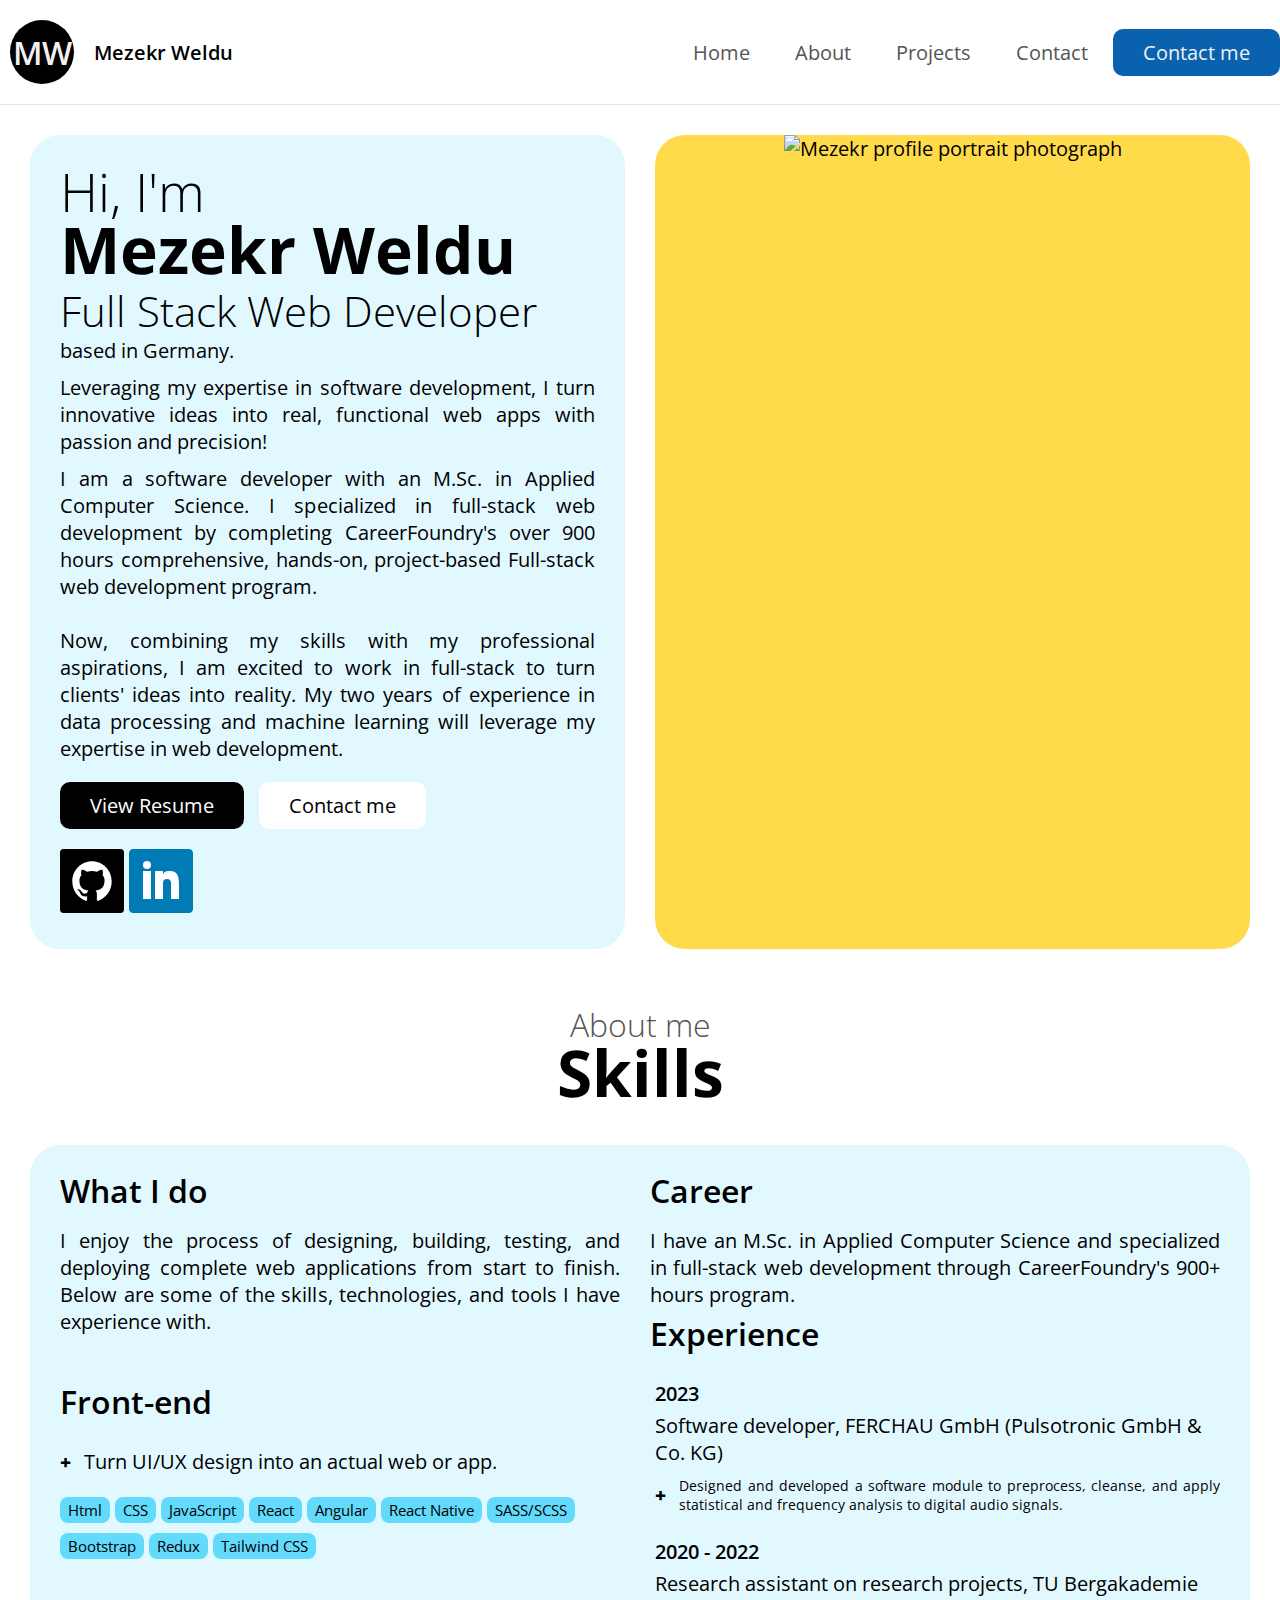
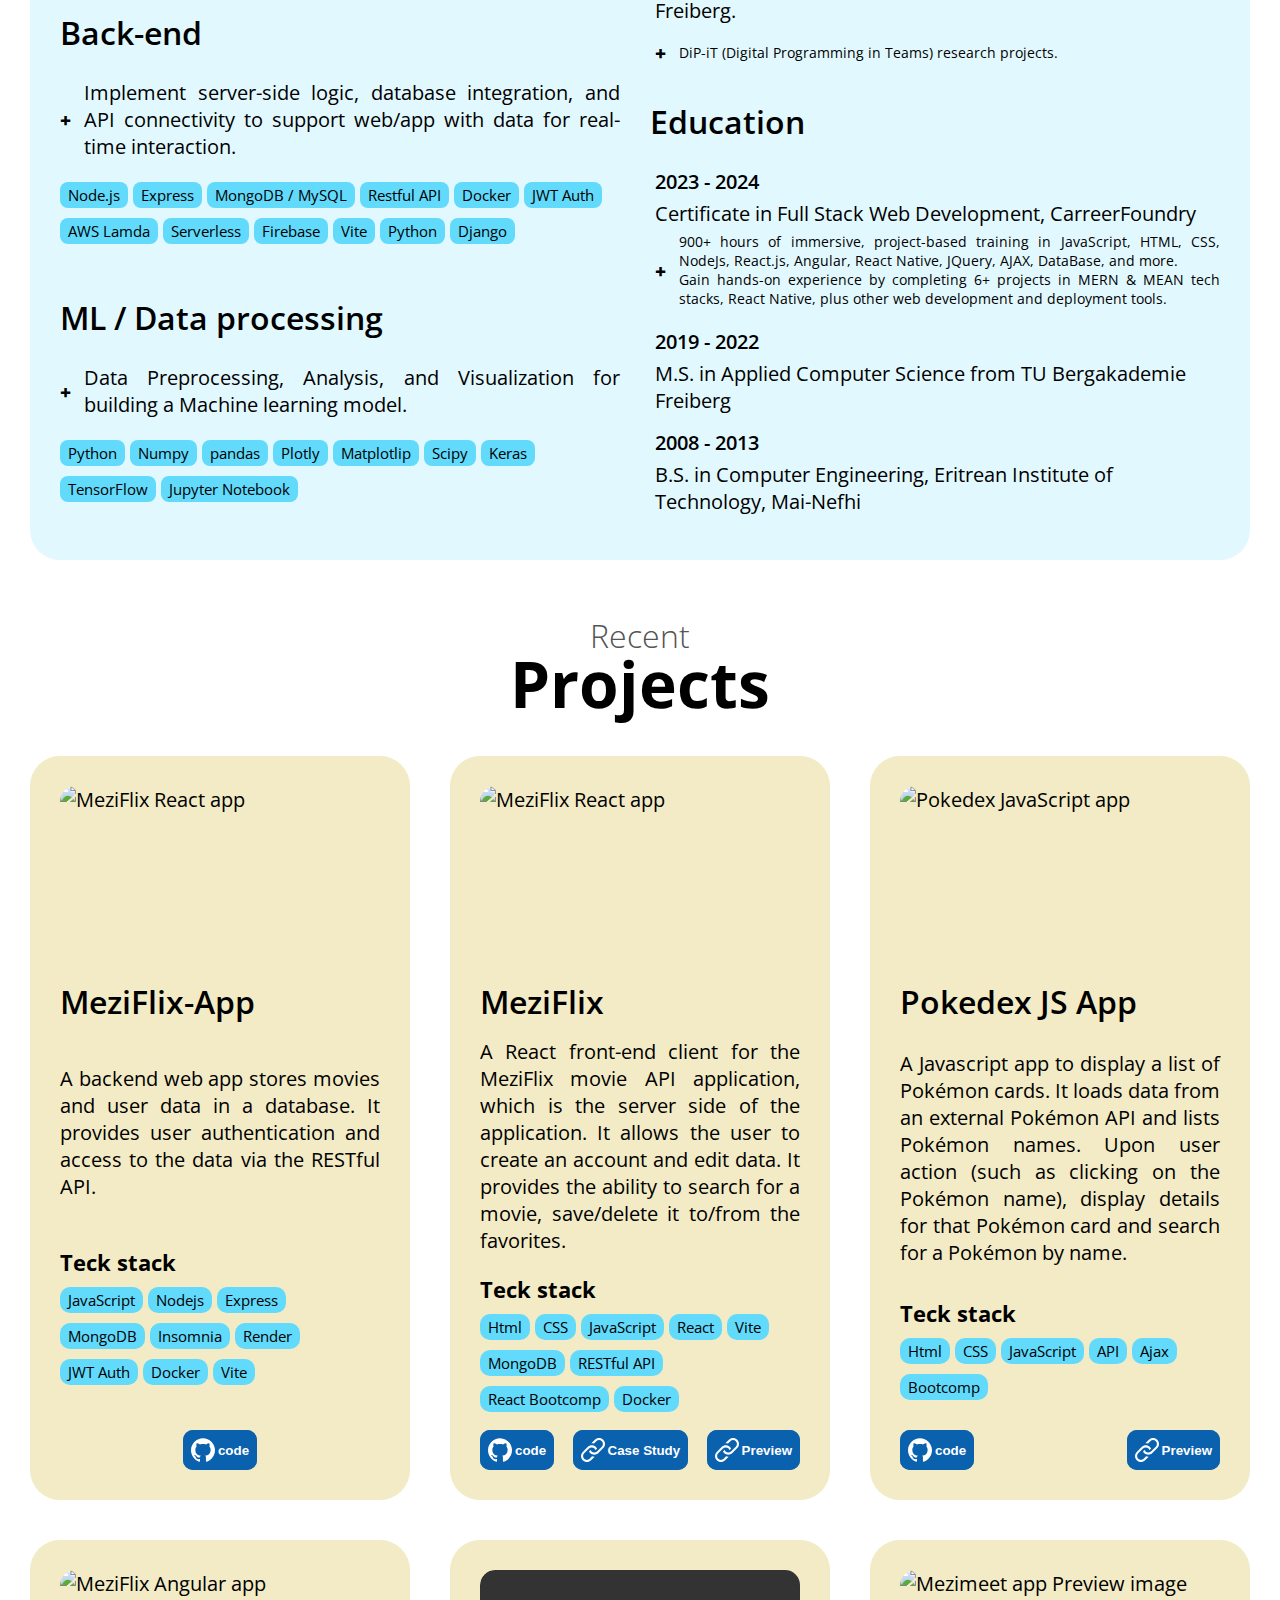
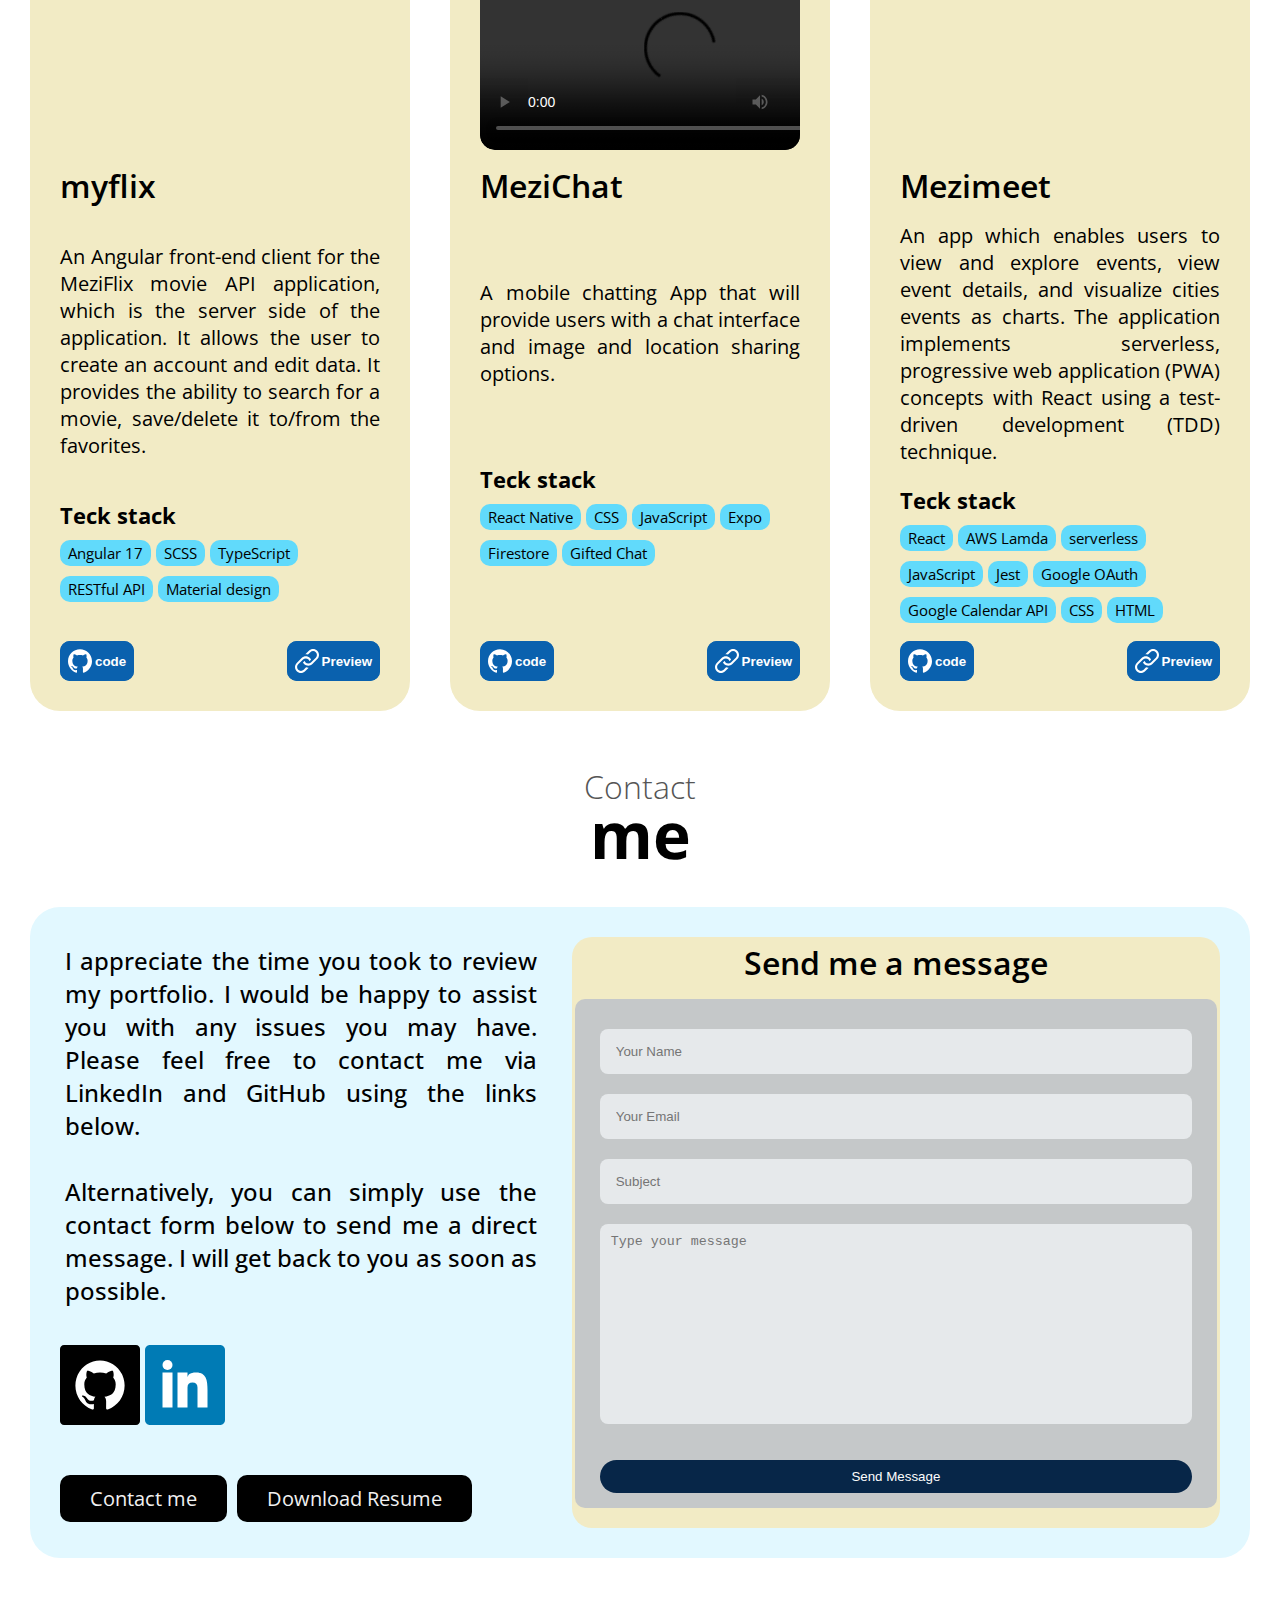
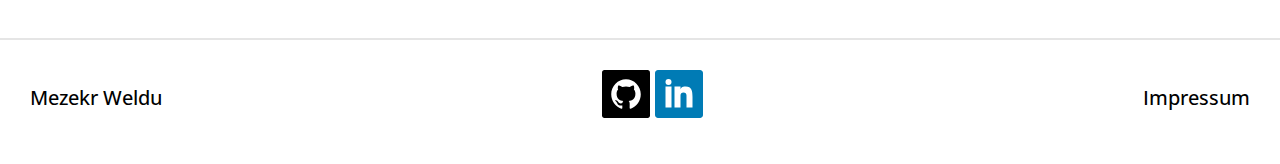
==== commit 408992f6: "update Career section content" ====
--- a/index.html
+++ b/index.html
@@ -213,20 +213,6 @@
                         <h3>Experience</h3>
                         <div class="contents">
                             <ul>
-                                <li><span>2023 - 2024</span> Certificate in
-                                    Full
-                                    Stack Web Development, CarreerFoundry
-                                </li>
-                                <div class="discription-box">
-                                    <small> + </small>
-                                    <p class="experience-detail">900+ hours of
-                                        immersive, project-based
-                                        training in JavaScript, HTML, CSS, and
-                                        the most popular web development
-                                        frameworks, libraries, and tech stacks
-                                        (MERN and MEAN), as well as other web
-                                        dev tools.</p>
-                                </div>
                                 <li><span>2023</span> Software
                                     developer,
                                     FERCHAU GmbH (Pulsotronic GmbH
@@ -262,6 +248,23 @@
                         <h3>Education</h3>
                         <div class="contents">
                             <ul>
+                                <li><span>2023 - 2024</span> Certificate in
+                                    Full
+                                    Stack Web Development, CarreerFoundry
+                                </li>
+                                <div class="discription-box">
+                                    <small> + </small>
+                                    <p class="experience-detail">
+                                        900+ hours of immersive, project-based
+                                        training in JavaScript, HTML, CSS,
+                                        NodeJs, React.js, Angular, React Native,
+                                        JQuery, AJAX, DataBase, and more. <br>
+                                        Gain hands-on experience by completing
+                                        6+ projects in MERN &amp; MEAN tech
+                                        stacks, React Native, plus other web
+                                        development and deployment tools.
+                                    </p>
+                                </div>
                                 <li><span>2019 - 2022</span> M.S. in Applied
                                     Computer Science from TU Bergakademie
                                     Freiberg </li>
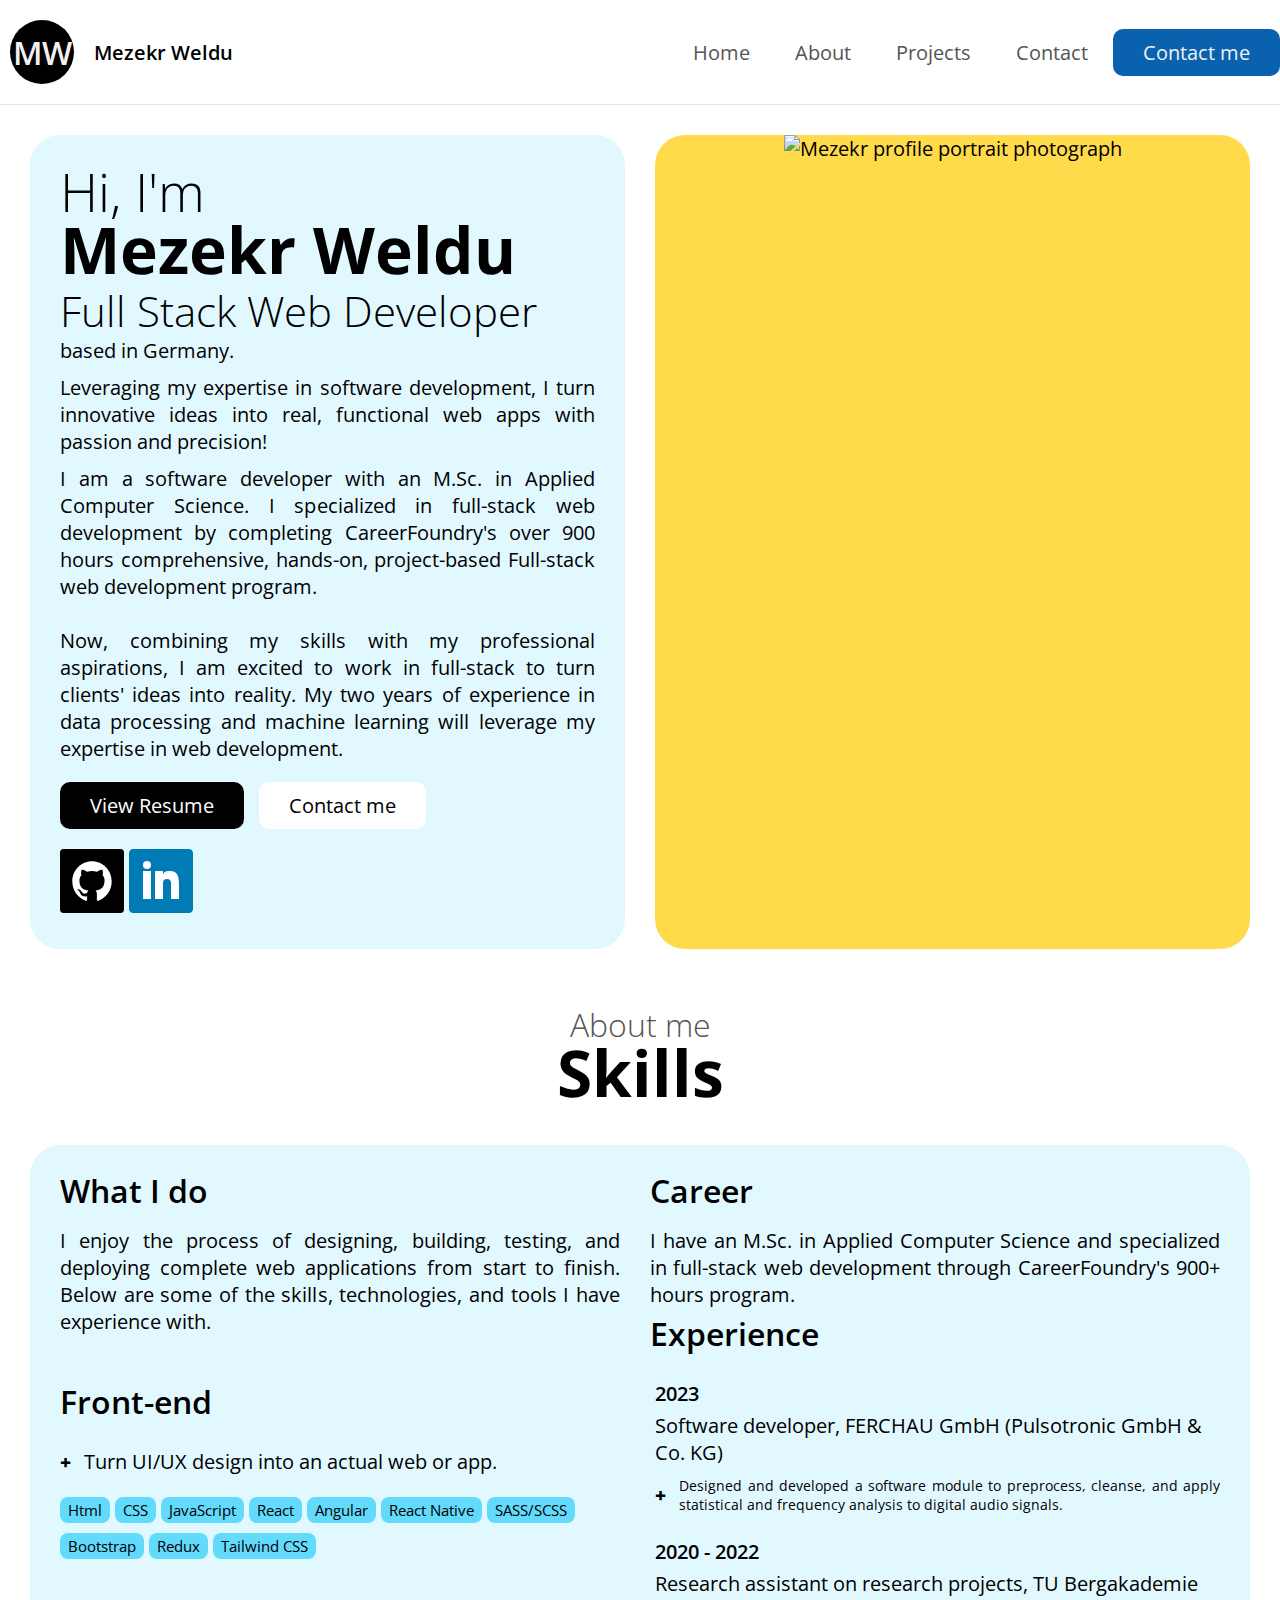
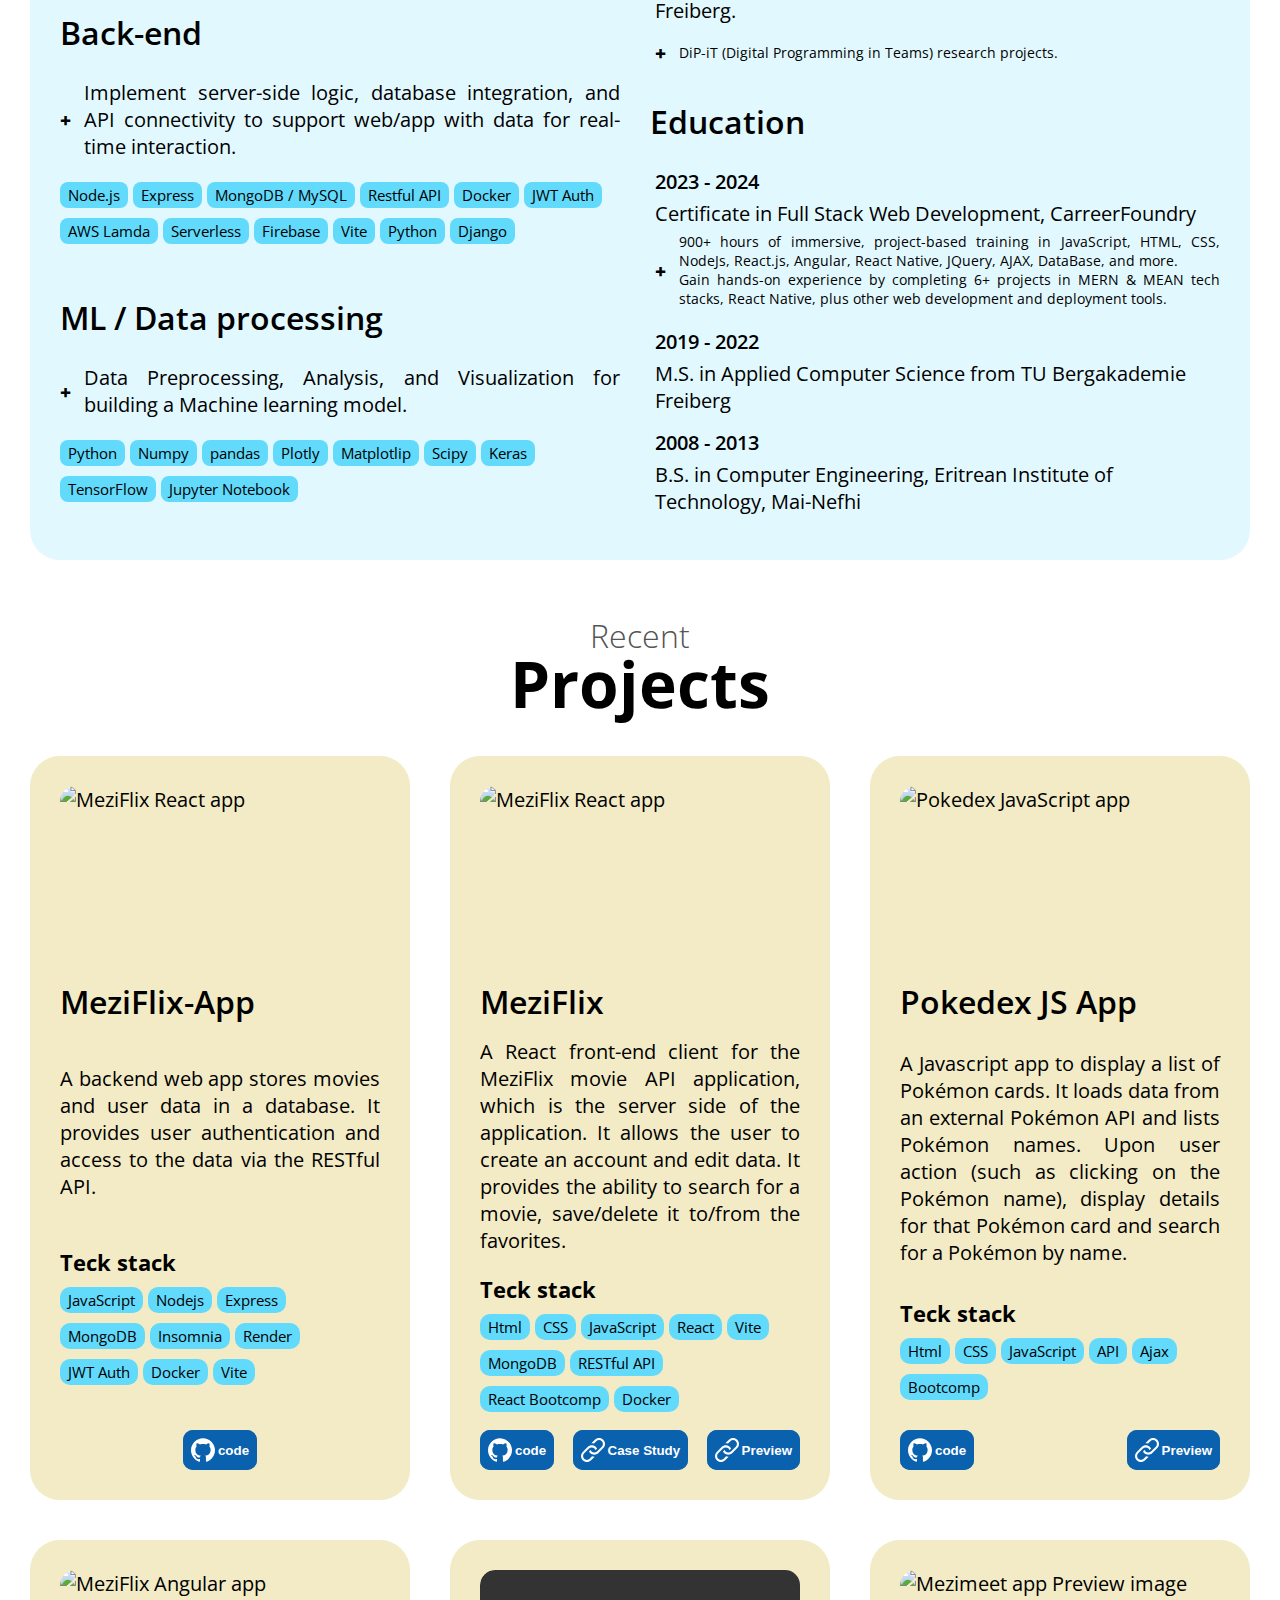
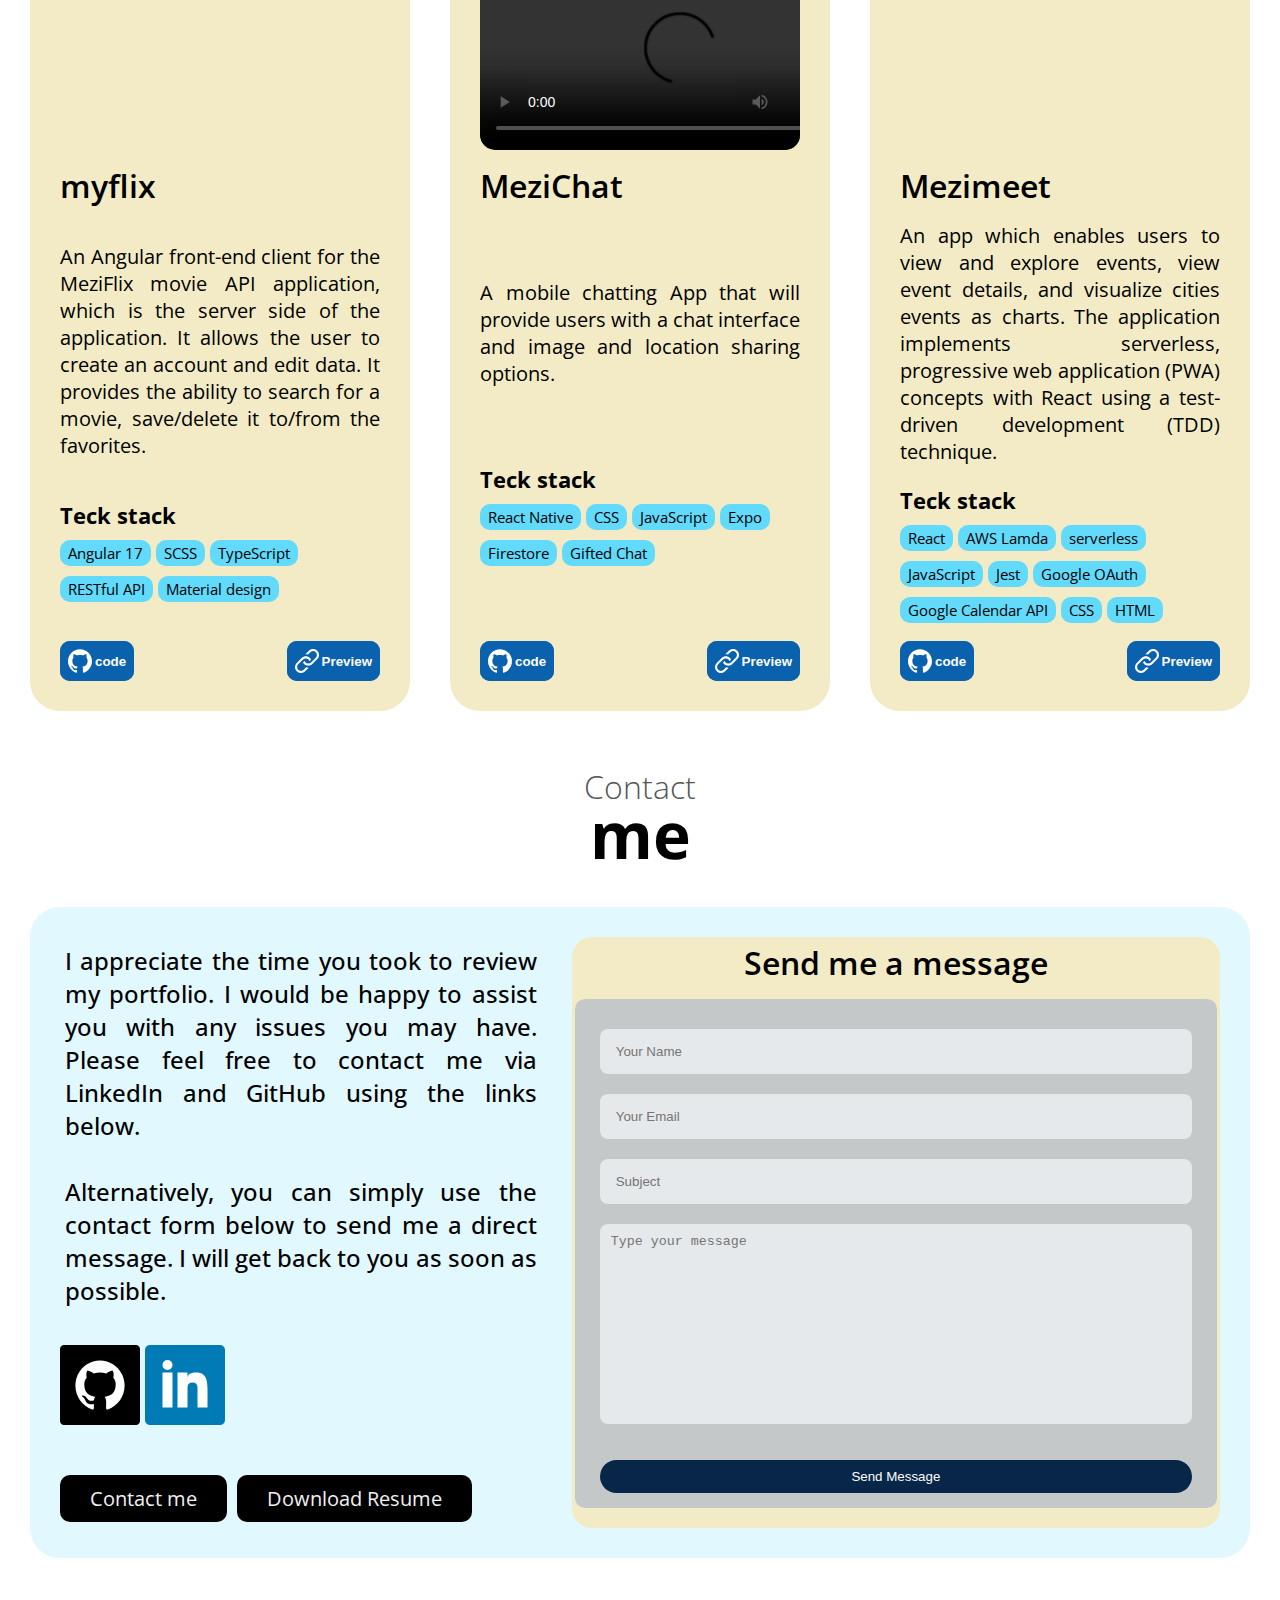
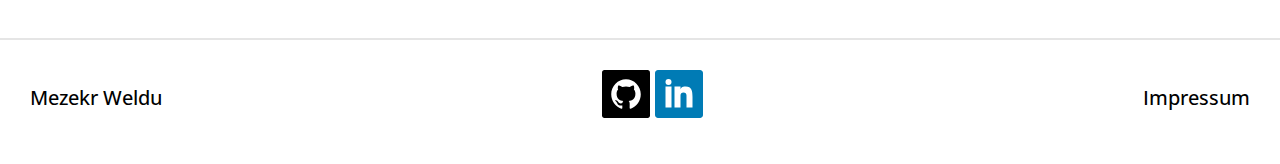
==== commit edb40c65: "link the autoprefixered production css file" ====
--- a/index.html
+++ b/index.html
@@ -13,8 +13,8 @@
         rel="stylesheet">
     <link rel="stylesheet"
         href="https://cdnjs.cloudflare.com/ajax/libs/normalize/8.0.1/normalize.min.css">
-    <!-- <link rel="stylesheet" href="css/style.production.css"> -->
-    <link rel="stylesheet" href="css/styles.css">
+    <link rel="stylesheet" href="css/style.production.css">
+    <!-- <link rel="stylesheet" href="css/styles.css"> -->
     <script src="js/scripts.js" defer></script>
 
 </head>
@@ -107,7 +107,7 @@
                 </div>
             </div>
             <div class="hero-yellow">
-                <img src="img/MW_profile_small.png"
+                <img src="img/MW_profile_medium.png"
                     alt="Mezekr profile portrait photograph">
             </div>
         </section>
--- a/css/style.production.css
+++ b/css/style.production.css
@@ -237,7 +237,7 @@
 h1 {
 	font-size: 64px;
 	line-height: 1;
-	margin-bottom: 10px;
+	margin: 0 auto 0.5rem auto;
 	small {
 		display: block;
 		font-weight: 100;
@@ -327,7 +327,8 @@
 		-ms-flex-align: stretch;
 		align-items: stretch;
 		img {
-			max-width: 420px;
+			max-width: 100%;
+			height: 100%;
 		}
 	}
 }
@@ -383,9 +384,6 @@
 		display: -ms-flexbox;
 		display: flex;
 		gap: 20px;
-		.skills-header {
-/* 			height: 7em; */
-		}
 
 		@media (max-width: 425px) {
 			.skills-header {
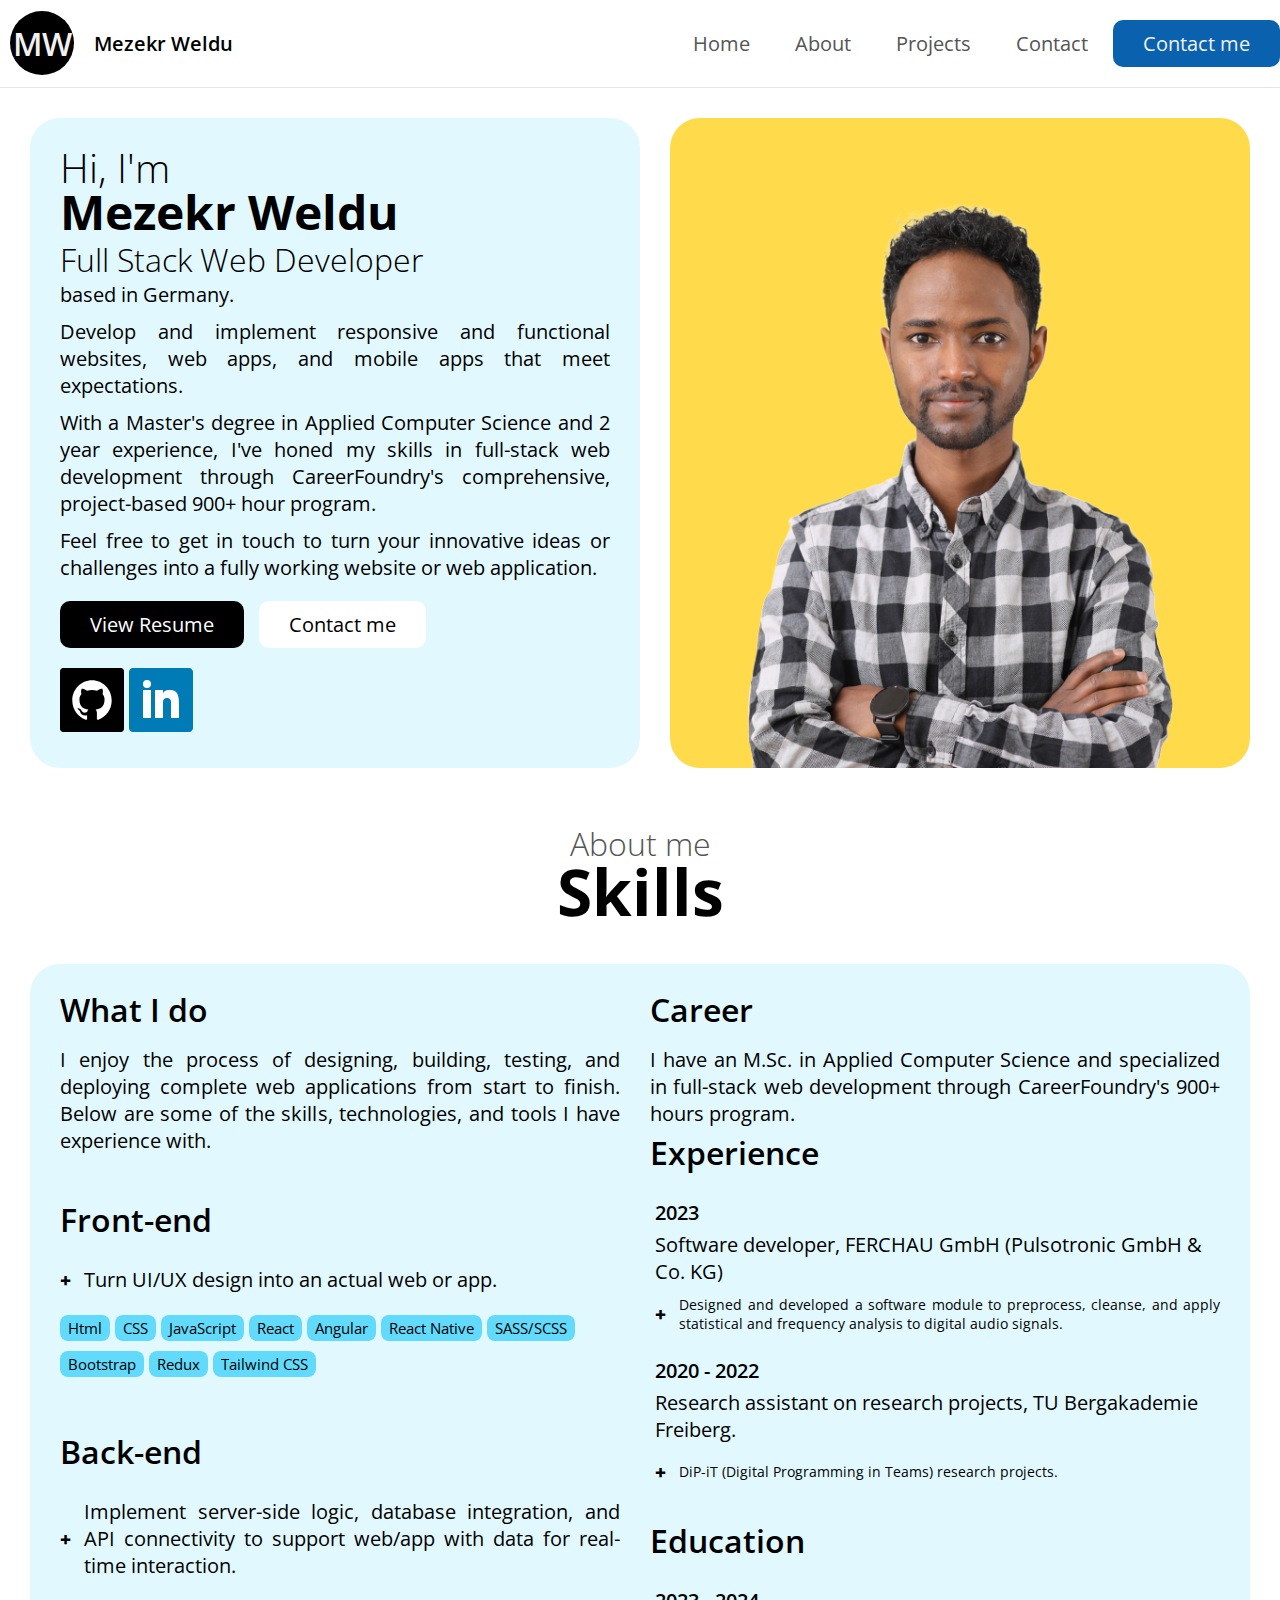
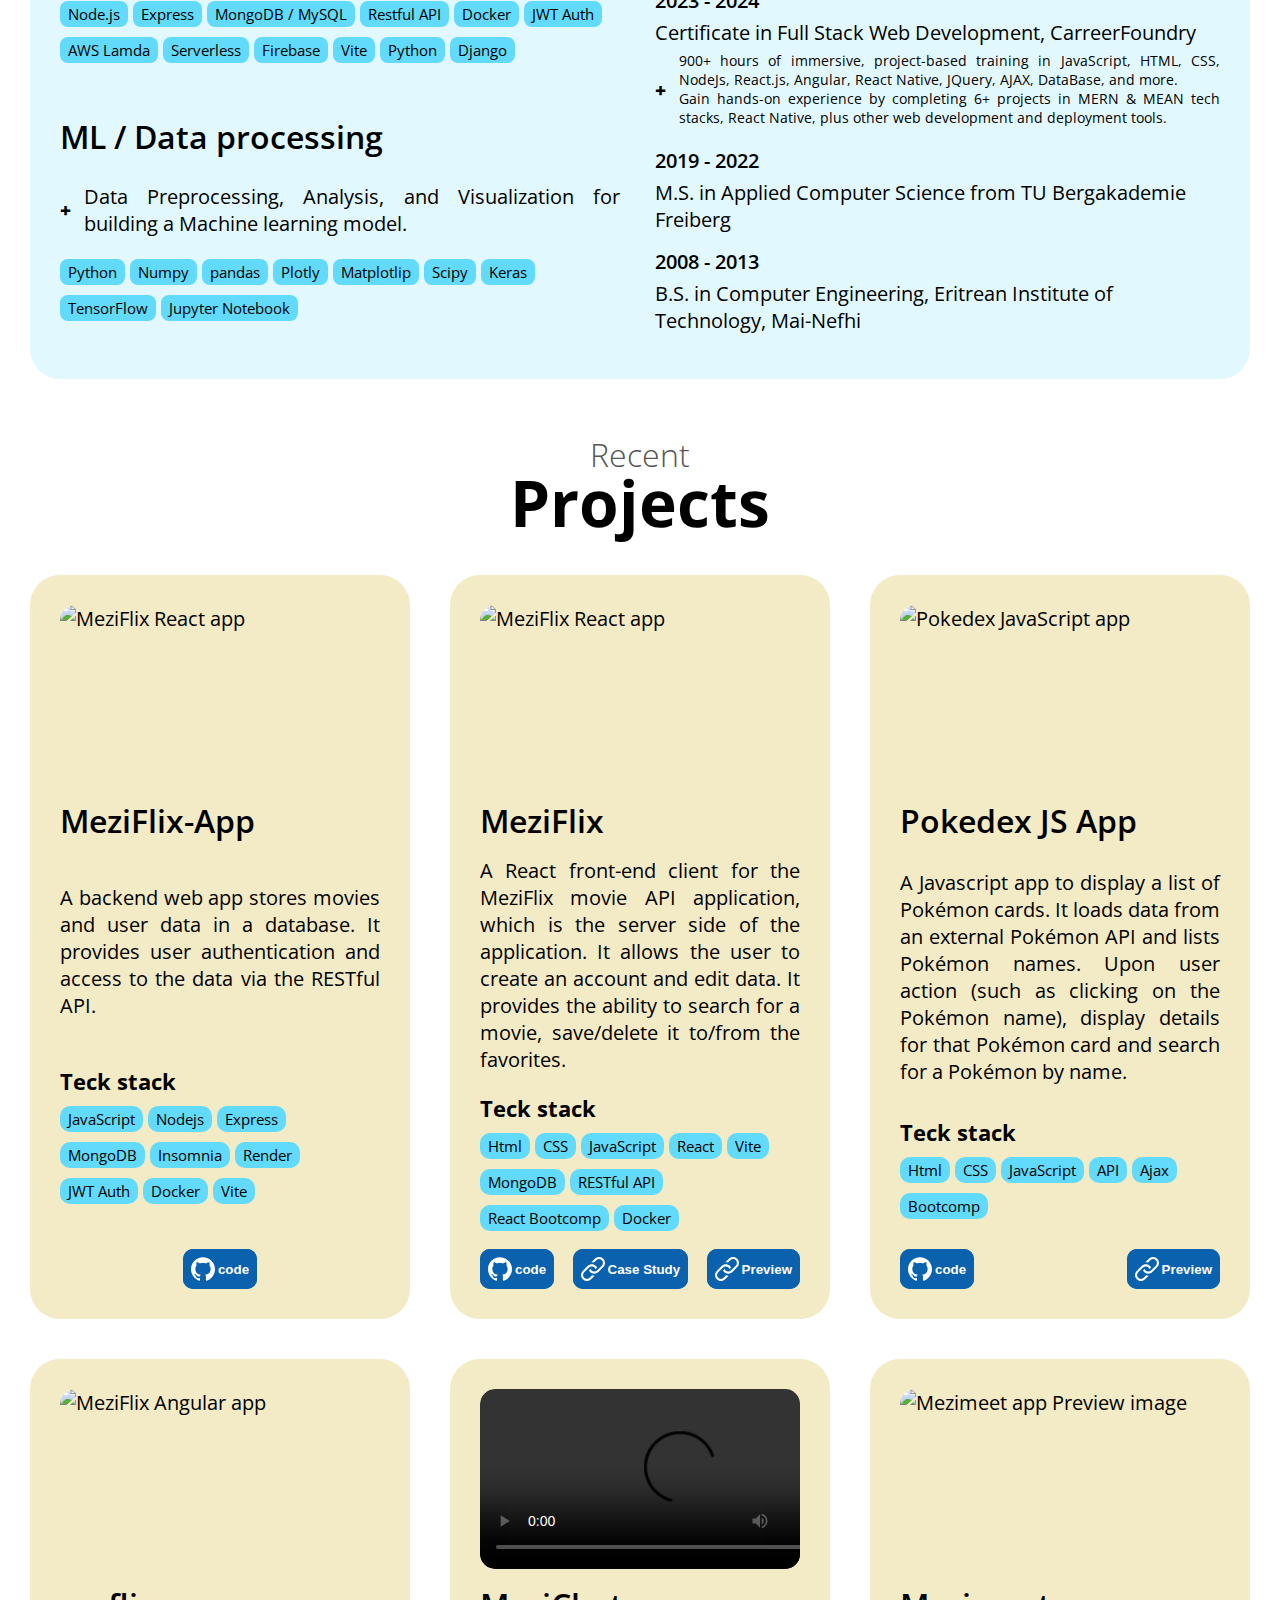
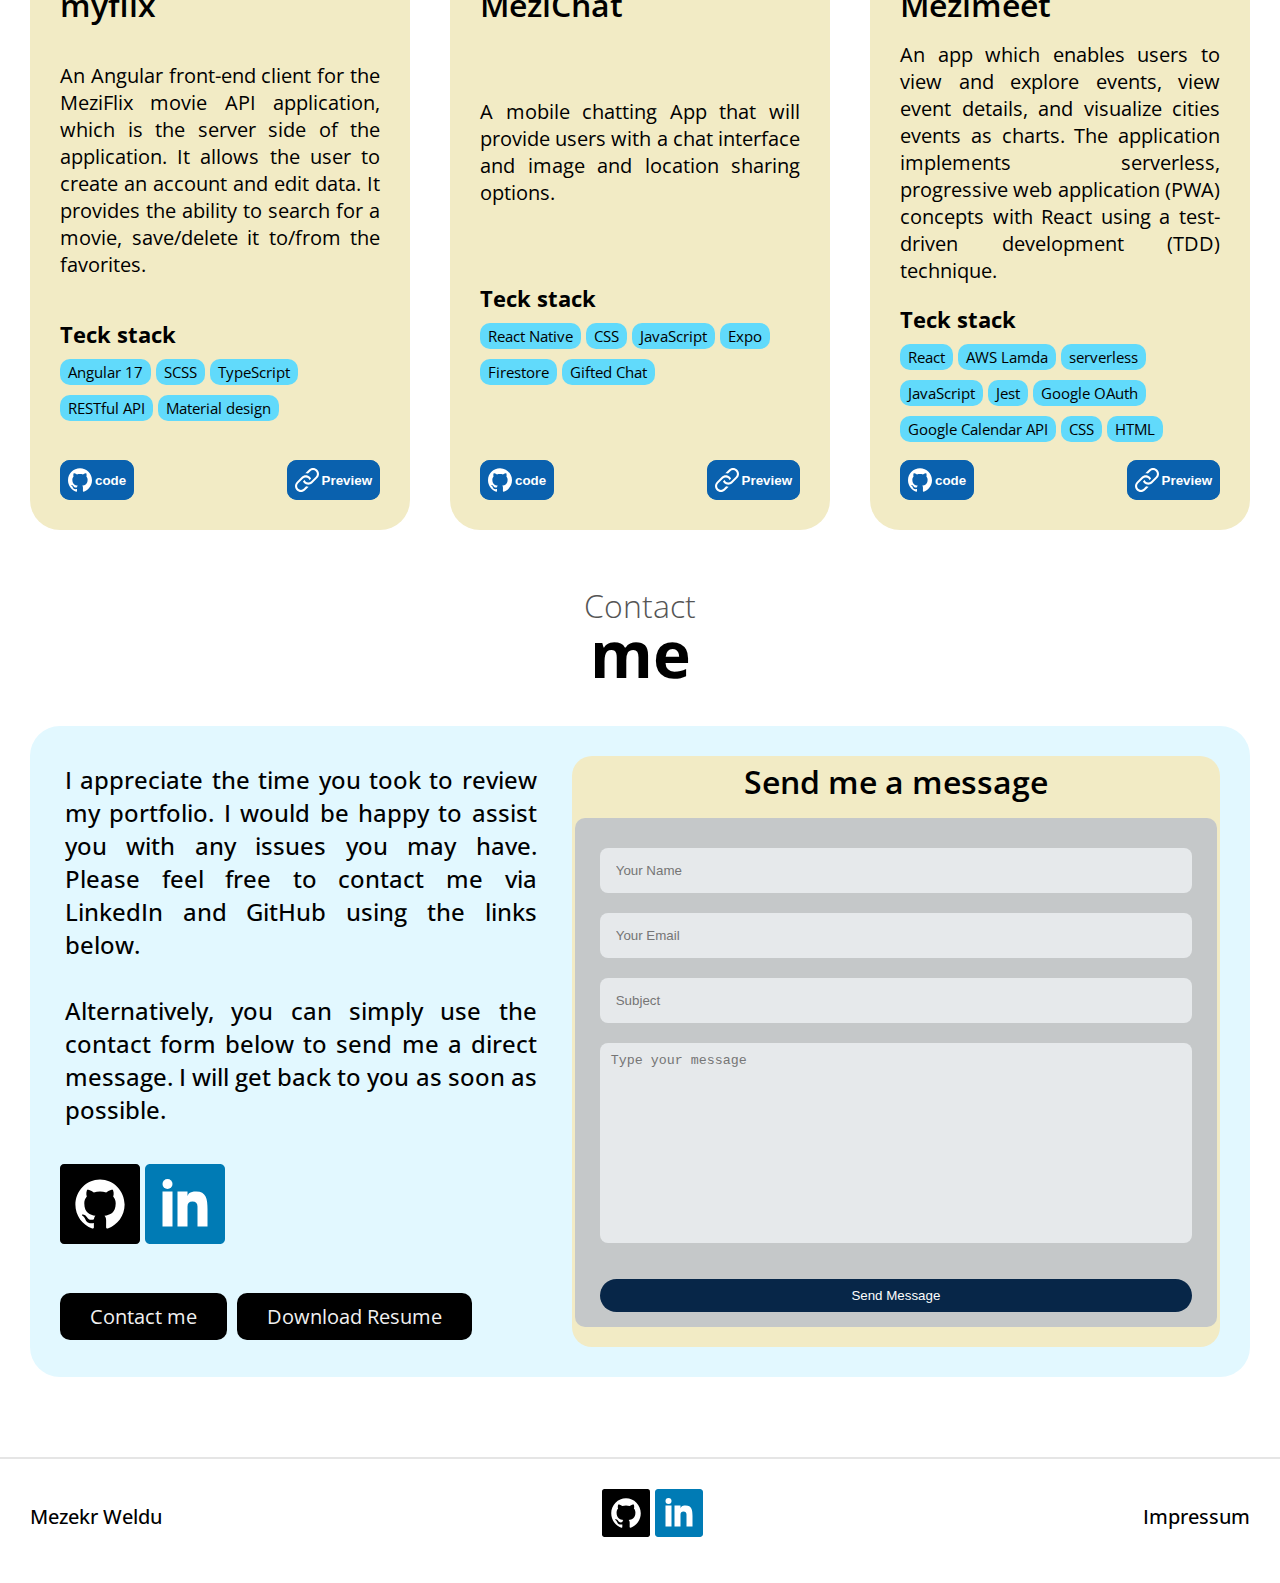
==== commit d296529b: "add PostCSS with vendor prefixes of dev style file" ====
--- a/index.html
+++ b/index.html
@@ -30,24 +30,26 @@
         <nav class="main-navigation">
             <ul role="menubar" id="navigation-menu">
                 <li role="presentation">
-                    <a href="#" role="menuitem">Home</a>
+                    <a href="#" role="menuitem"
+                        onClick="hideMobileMenu()">Home</a>
                 </li>
                 <li role="presentation">
-                    <a href="#about" role="menuitem">About</a>
+                    <a href="#about" role="menuitem"
+                        onClick="hideMobileMenu()">About</a>
                 </li>
-                <li role="presentation"><a href="#work"
-                        role="menuitem">Projects</a>
+                <li role="presentation"><a href="#work" role="menuitem"
+                        onClick="hideMobileMenu()">Projects</a>
                 </li>
-                <li role="presentation"><a href="#contact"
-                        role="menuitem">Contact</a>
+                <li role="presentation"><a href="#contact" role="menuitem"
+                        onClick="hideMobileMenu()">Contact</a>
                 </li>
                 <li role="presentation"><a
                         href="mailto:mezekr.weldu@tutamail.com" role="menuitem"
-                        class="button">Contact me</a>
+                        class="button" onClick="hideMobileMenu()">Contact me</a>
                 </li>
             </ul>
             <!-- toggle Mobile Menu-->
-            <a href="#" class="mobile-toggle" onClick="toggleMobileMenu();">
+            <a href="#" class="mobile-toggle" onClick="toggleMobileMenu()">
                 <svg class="w-6 h-6 text-gray-800 dark:text-white"
                     aria-hidden="true" xmlns="http://www.w3.org/2000/svg"
                     width="24" height="24" fill="none" viewBox="0 0 24 24">
@@ -69,21 +71,22 @@
                     </h1>
                     <p><small>Full Stack Web Developer</small> based in
                         Germany.
-                        <span>Leveraging my expertise in software development, I
-                            turn innovative ideas into real, functional web
-                            apps with passion and precision!</span>
-                        <span> I am a software developer with an M.Sc. in
-                            Applied Computer Science.
-                            I specialized in full-stack web development by
-                            completing CareerFoundry's over 900 hours
-                            comprehensive, hands-on, project-based Full-stack
-                            web development program.<br><br>
-                            Now, combining my skills with my professional
-                            aspirations, I am excited to work in full-stack to
-                            turn clients' ideas into reality.
-                            My two years of experience in data processing and
-                            machine learning will leverage my expertise in web
-                            development.</span>
+                        <span>
+                            Develop and implement responsive and functional
+                            websites, web apps, and mobile apps that meet
+                            expectations.
+                        </span>
+                        <span>With a Master's degree in Applied Computer
+                            Science and 2 year experience, I've honed my skills
+                            in full-stack web
+                            development through CareerFoundry's comprehensive,
+                            project-based 900+ hour program.
+                            <span>
+                                Feel free to get in touch to turn your
+                                innovative ideas or challenges into a fully
+                                working website or web application.
+                            </span>
+                        </span>
 
                     </p>
                     <div class="call-to-action">
@@ -108,7 +111,7 @@
             </div>
             <div class="hero-yellow">
                 <img src="img/MW_profile_medium.png"
-                    alt="Mezekr profile portrait photograph">
+                    alt="Mezekr profile portrait photograph" width="100%">
             </div>
         </section>
 
--- a/css/style.production.css
+++ b/css/style.production.css
@@ -31,6 +31,7 @@
 
 html {
 	scroll-behavior: smooth;
+	scroll-padding-top: var(--scroll-padding, 100px);
 }
 
 body {
@@ -70,8 +71,16 @@
 }
 
 header {
-	padding-top: 10px;
-	padding-bottom: 10px;
+	position: sticky;
+	top: 0;
+	overflow: hidden;
+	z-index: 99;
+	background-color: #ffffff;
+	-webkit-transition: 0.4s;
+	-o-transition: 0.4s;
+	transition: 0.4s;
+	padding-top: 1px;
+	padding-bottom: 2px;
 	display: -webkit-box;
 	display: -ms-flexbox;
 	display: flex;
@@ -235,7 +244,7 @@
 }
 
 h1 {
-	font-size: 64px;
+	font-size: 48px;
 	line-height: 1;
 	margin: 0 auto 0.5rem auto;
 	small {
@@ -244,7 +253,7 @@
 	}
 
 	@media (max-width: 1024px) {
-		font-size: 48px;
+		font-size: 36px;
 	}
 }
 .hero {
@@ -282,9 +291,10 @@
 			small {
 				display: block;
 				margin-bottom: 5px;
-				font-size: 42px;
+				font-size: 32px;
 				font-weight: 100;
 				line-height: 1;
+				text-align: left;
 			}
 			span {
 				display: block;
@@ -316,19 +326,18 @@
 		flex: 1;
 		background-color: var(--yellow);
 		border-radius: 30px;
-		padding: 0 30px;
+		padding: 0 15px;
 		display: -webkit-box;
 		display: -ms-flexbox;
 		display: flex;
 		-webkit-box-pack: center;
 		-ms-flex-pack: center;
 		justify-content: center;
-		-webkit-box-align: stretch;
-		-ms-flex-align: stretch;
-		align-items: stretch;
+		-webkit-box-align: end;
+		-ms-flex-align: end;
+		align-items: flex-end;
 		img {
-			max-width: 100%;
-			height: 100%;
+			max-width: 425px;
 		}
 	}
 }
--- a/css/styles.css
+++ b/css/styles.css
@@ -23,6 +23,7 @@
 
 html {
 	scroll-behavior: smooth;
+	scroll-padding-top: var(--scroll-padding, 100px);
 }
 
 body {
@@ -62,8 +63,14 @@
 }
 
 header {
-	padding-top: 10px;
-	padding-bottom: 10px;
+	position: sticky;
+	top: 0;
+	overflow: hidden;
+	z-index: 99;
+	background-color: #ffffff;
+	transition: 0.4s;
+	padding-top: 1px;
+	padding-bottom: 2px;
 	display: flex;
 	justify-content: space-between;
 	max-width: 1440px;
@@ -186,7 +193,7 @@
 }
 
 h1 {
-	font-size: 64px;
+	font-size: 48px;
 	line-height: 1;
 	margin: 0 auto 0.5rem auto;
 	small {
@@ -195,7 +202,7 @@
 	}
 
 	@media (max-width: 1024px) {
-		font-size: 48px;
+		font-size: 36px;
 	}
 }
 .hero {
@@ -219,9 +226,10 @@
 			small {
 				display: block;
 				margin-bottom: 5px;
-				font-size: 42px;
+				font-size: 32px;
 				font-weight: 100;
 				line-height: 1;
+				text-align: left;
 			}
 			span {
 				display: block;
@@ -251,13 +259,12 @@
 		flex: 1;
 		background-color: var(--yellow);
 		border-radius: 30px;
-		padding: 0 30px;
+		padding: 0 15px;
 		display: flex;
 		justify-content: center;
-		align-items: stretch;
+		align-items: flex-end;
 		img {
-			max-width: 100%;
-			height: 100%;
+			max-width: 425px;
 		}
 	}
 }
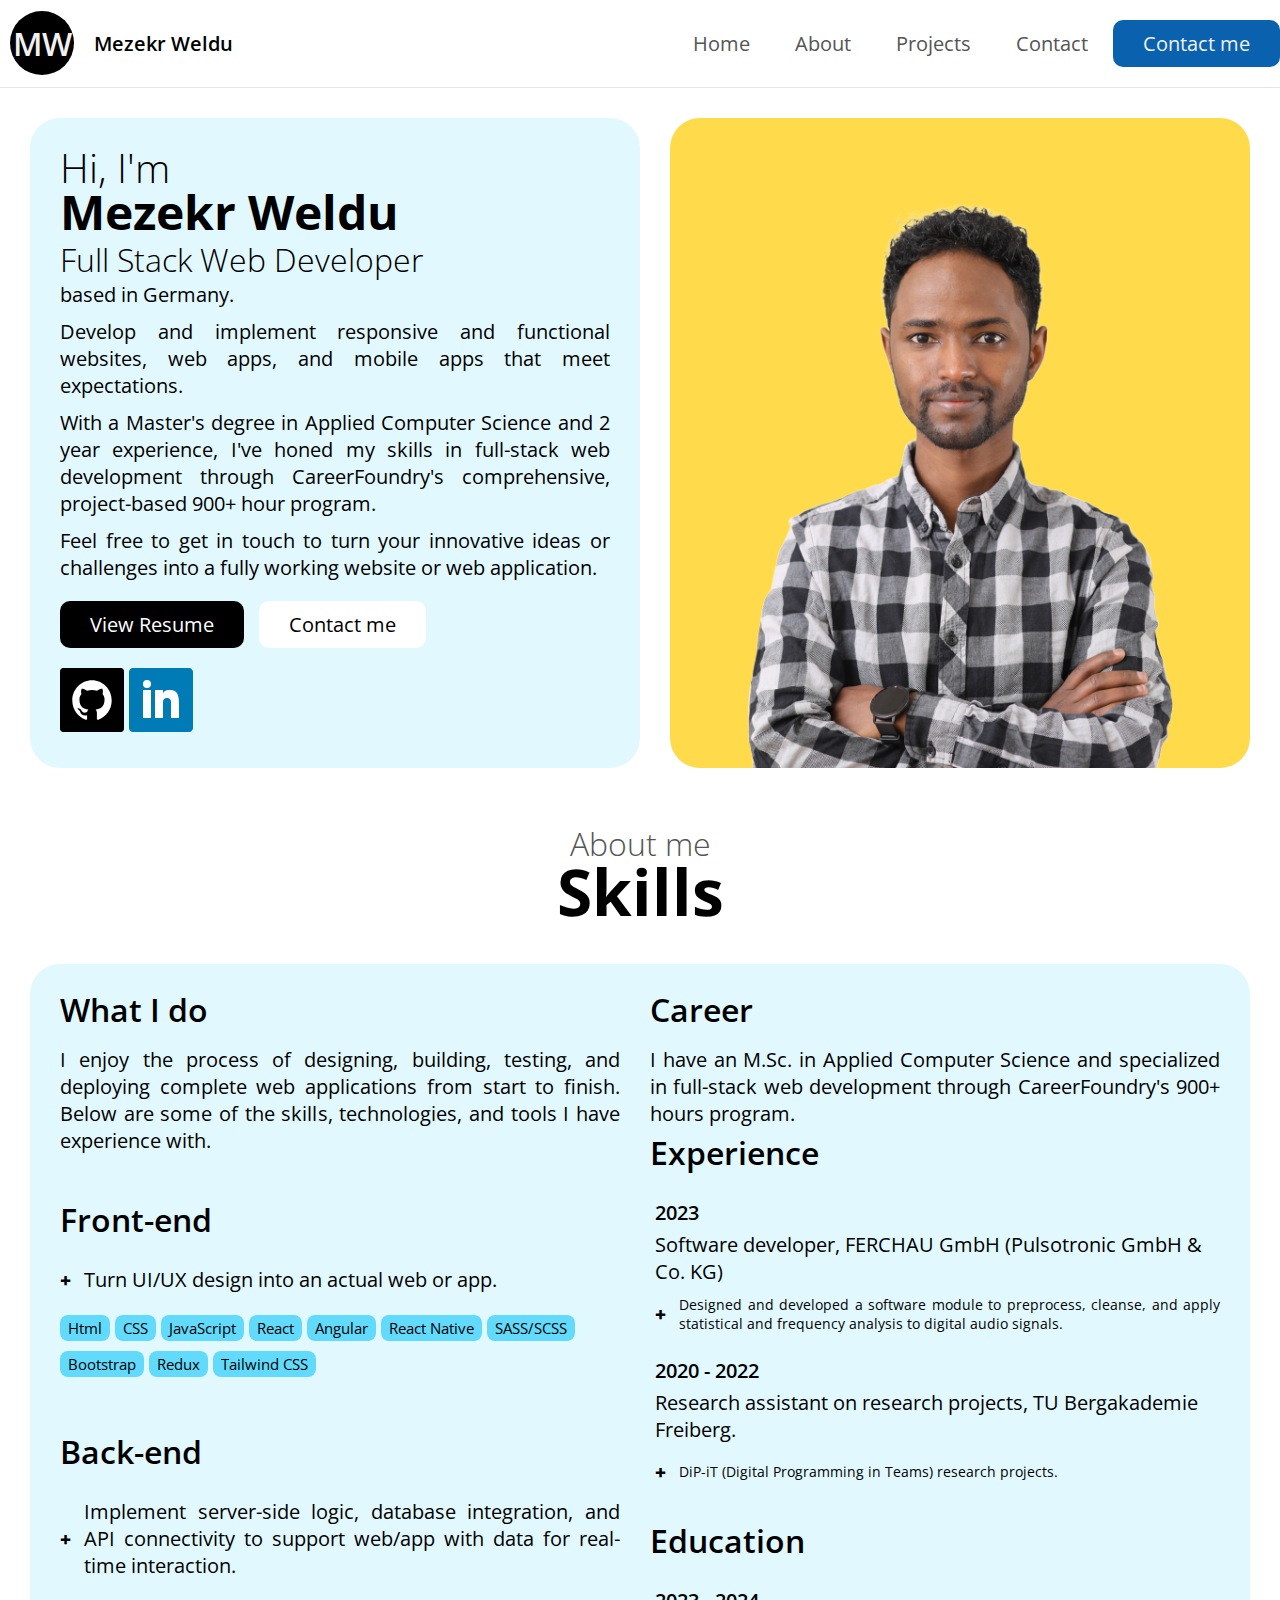
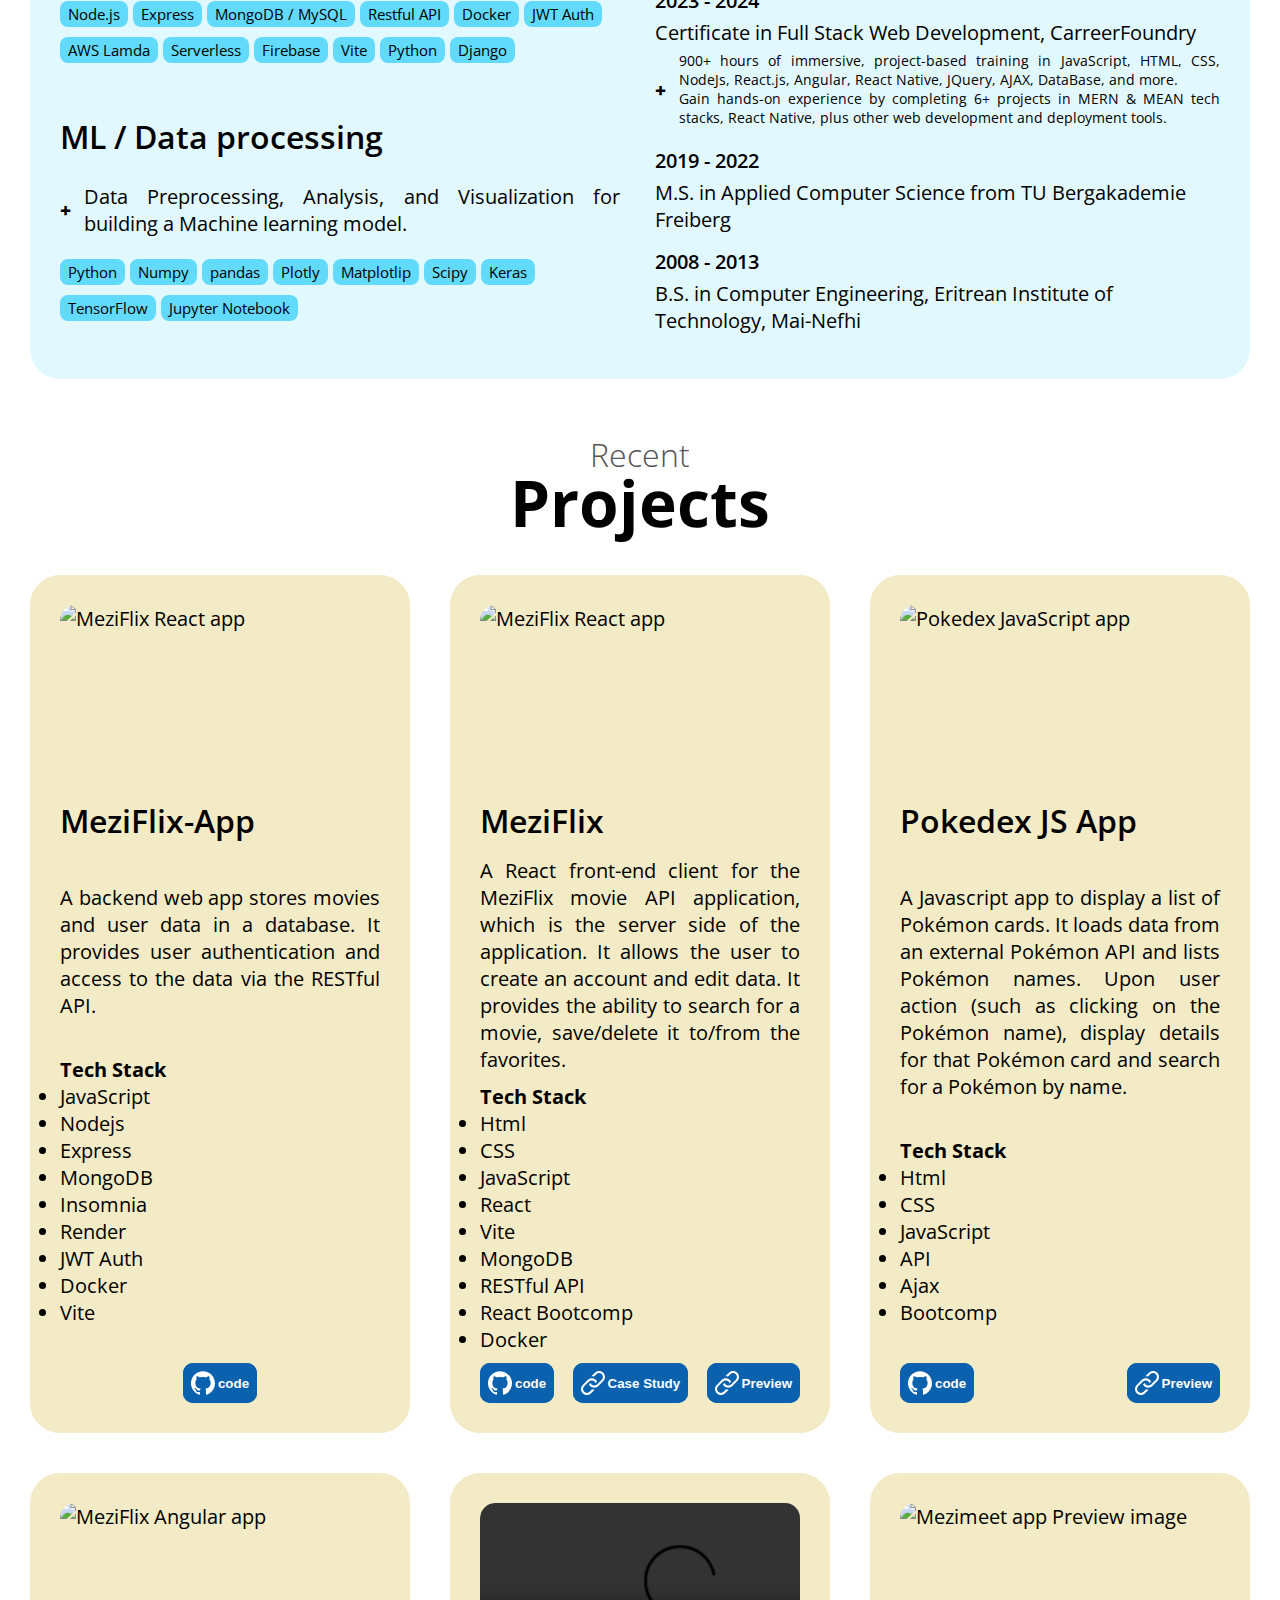
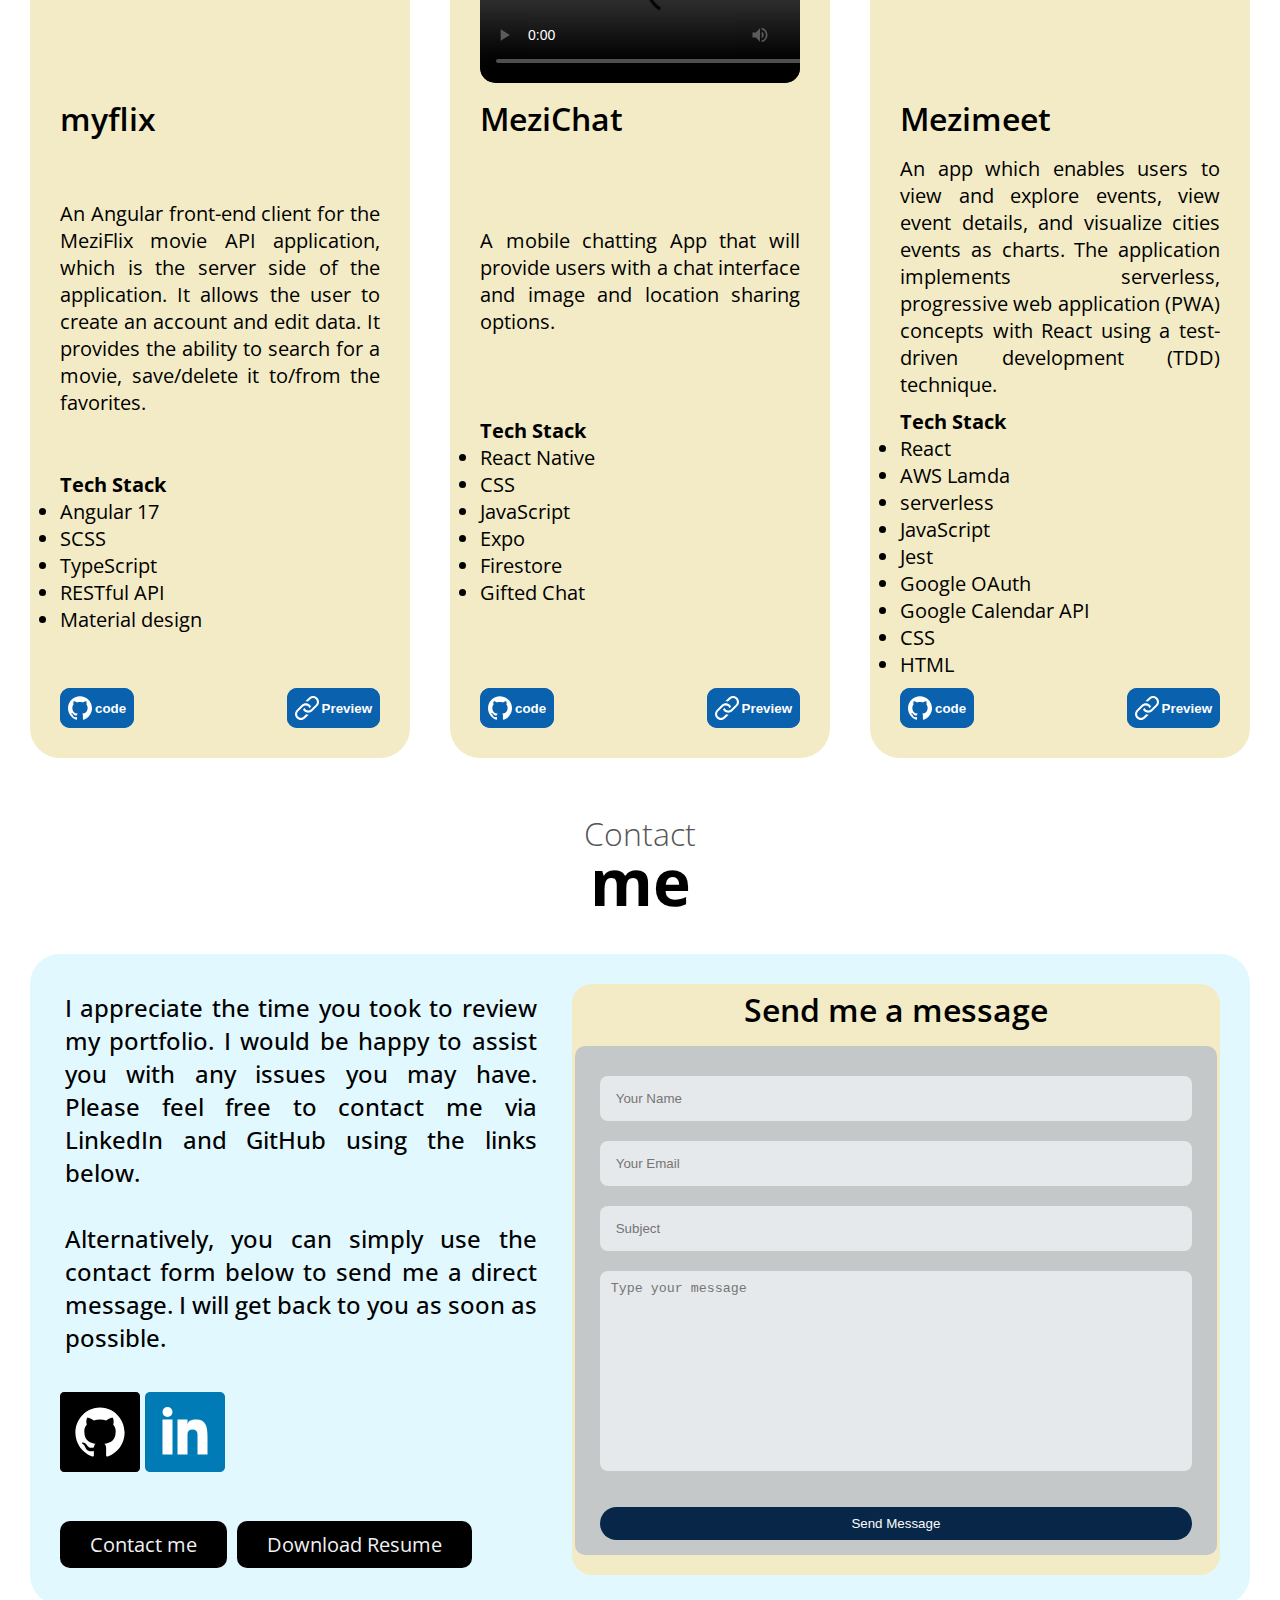
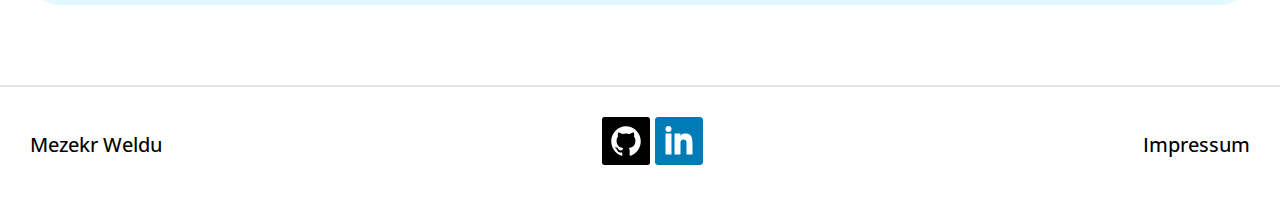
==== commit d3ff5b4a: "correct typos" ====
--- a/index.html
+++ b/index.html
@@ -305,8 +305,8 @@
                             database. It provides user authentication and access
                             to the data via the RESTful API.
                         </p>
-                        <div class="teck-stack">
-                            <h4>Teck stack</h4>
+                        <div class="tech-stack">
+                            <h4>Tech Stack</h4>
                             <ul>
                                 <li>JavaScript</li>
                                 <li>Nodejs</li>
@@ -352,8 +352,8 @@
                             edit data. It provides the ability to search for a
                             movie, save/delete it to/from the favorites.
                         </p>
-                        <div class="teck-stack">
-                            <h4>Teck stack</h4>
+                        <div class="tech-stack">
+                            <h4>Tech Stack</h4>
                             <ul>
                                 <li>Html</li>
                                 <li>CSS</li>
@@ -428,8 +428,8 @@
                             Pokémon
                             card and search for a Pokémon by name.
                         </p>
-                        <div class="teck-stack">
-                            <h4>Teck stack</h4>
+                        <div class="tech-stack">
+                            <h4>Tech Stack</h4>
                             <ul>
                                 <li>Html</li>
                                 <li>CSS</li>
@@ -484,8 +484,8 @@
                             and edit data. It provides the ability to search for
                             a movie, save/delete it to/from the favorites.
                         </p>
-                        <div class="teck-stack">
-                            <h4>Teck stack</h4>
+                        <div class="tech-stack">
+                            <h4>Tech Stack</h4>
                             <ul>
                                 <li>Angular 17</li>
                                 <li>SCSS</li>
@@ -540,8 +540,8 @@
                             chat interface and image and location sharing
                             options.
                         </p>
-                        <div class="teck-stack">
-                            <h4>Teck stack</h4>
+                        <div class="tech-stack">
+                            <h4>Tech Stack</h4>
 
                             <ul>
                                 <li>React Native</li>
@@ -599,8 +599,8 @@
                             React
                             using a test-driven development (TDD) technique.
                         </p>
-                        <div class="teck-stack">
-                            <h4>Teck stack</h4>
+                        <div class="tech-stack">
+                            <h4>Tech Stack</h4>
                             <ul>
                                 <li>React</li>
                                 <li>AWS Lamda</li>
@@ -742,4 +742,4 @@
     </footer>
 </body>
 
-</html>+</html>
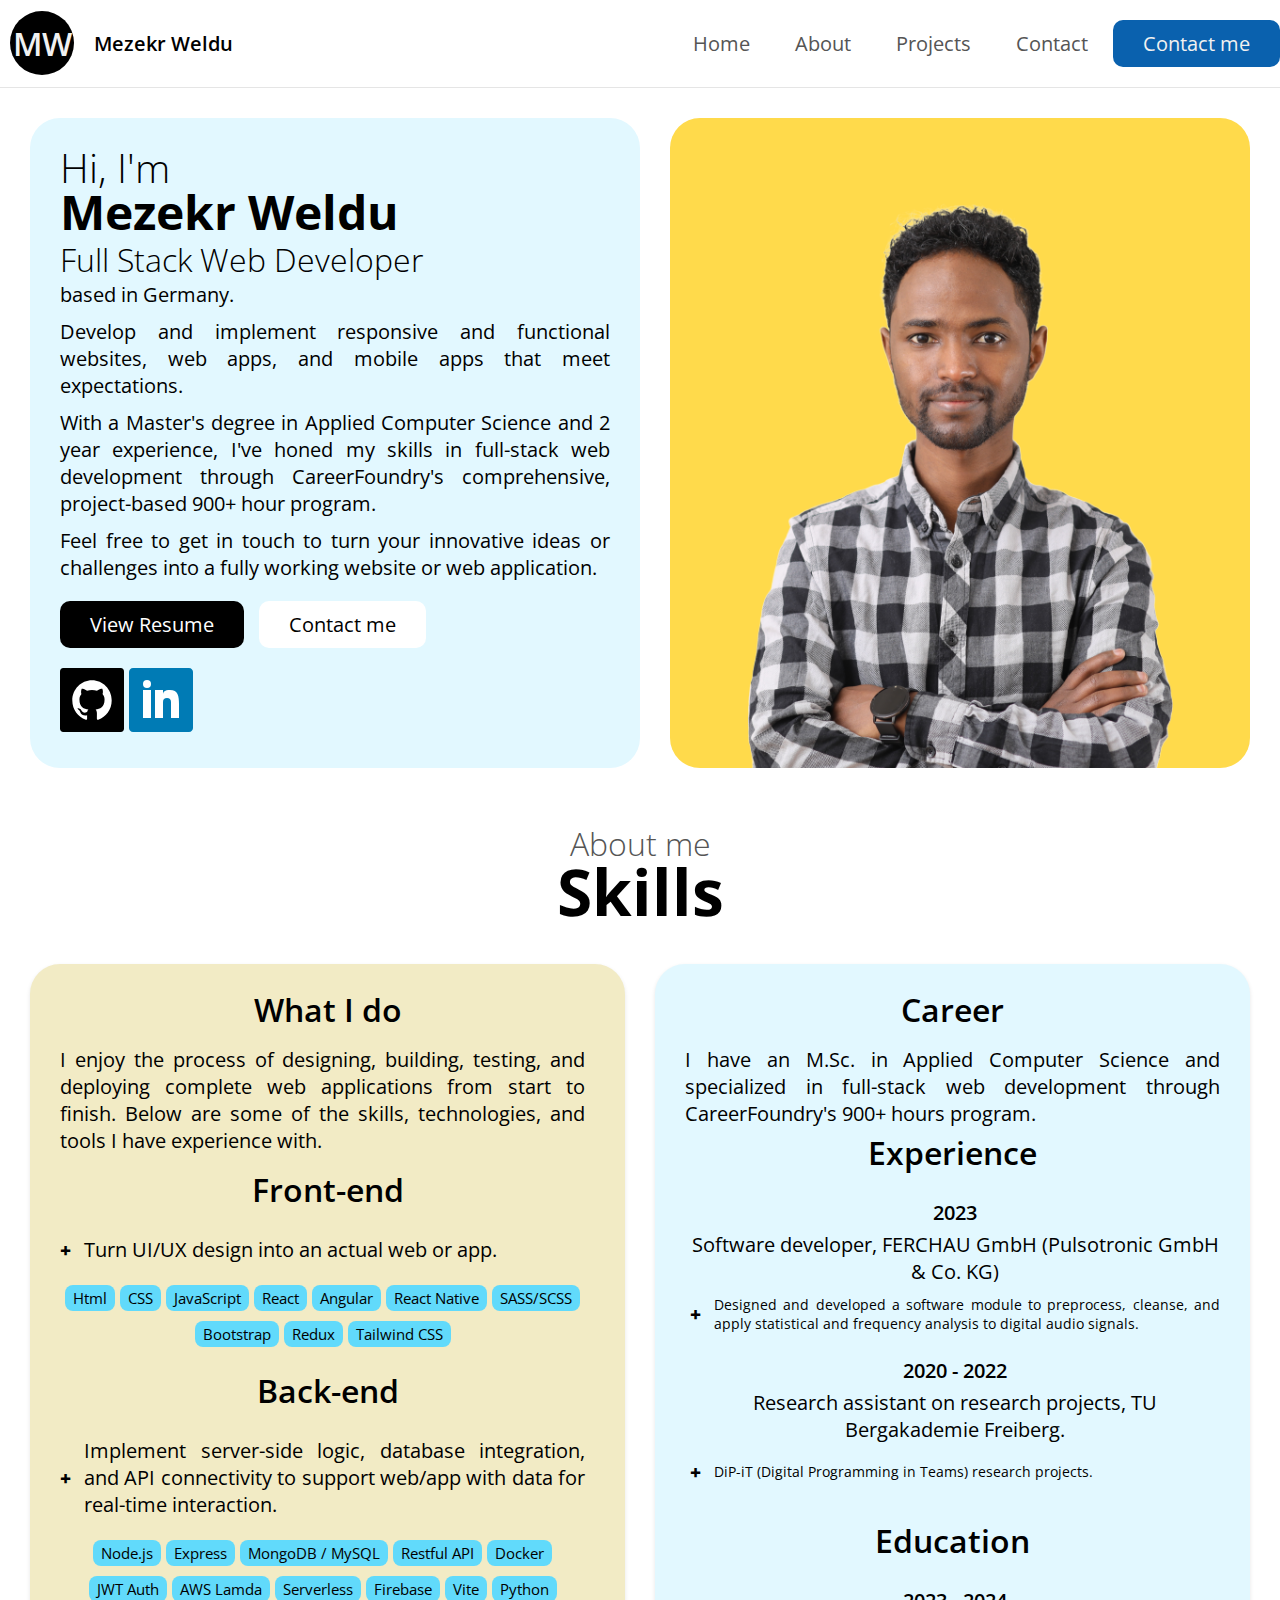
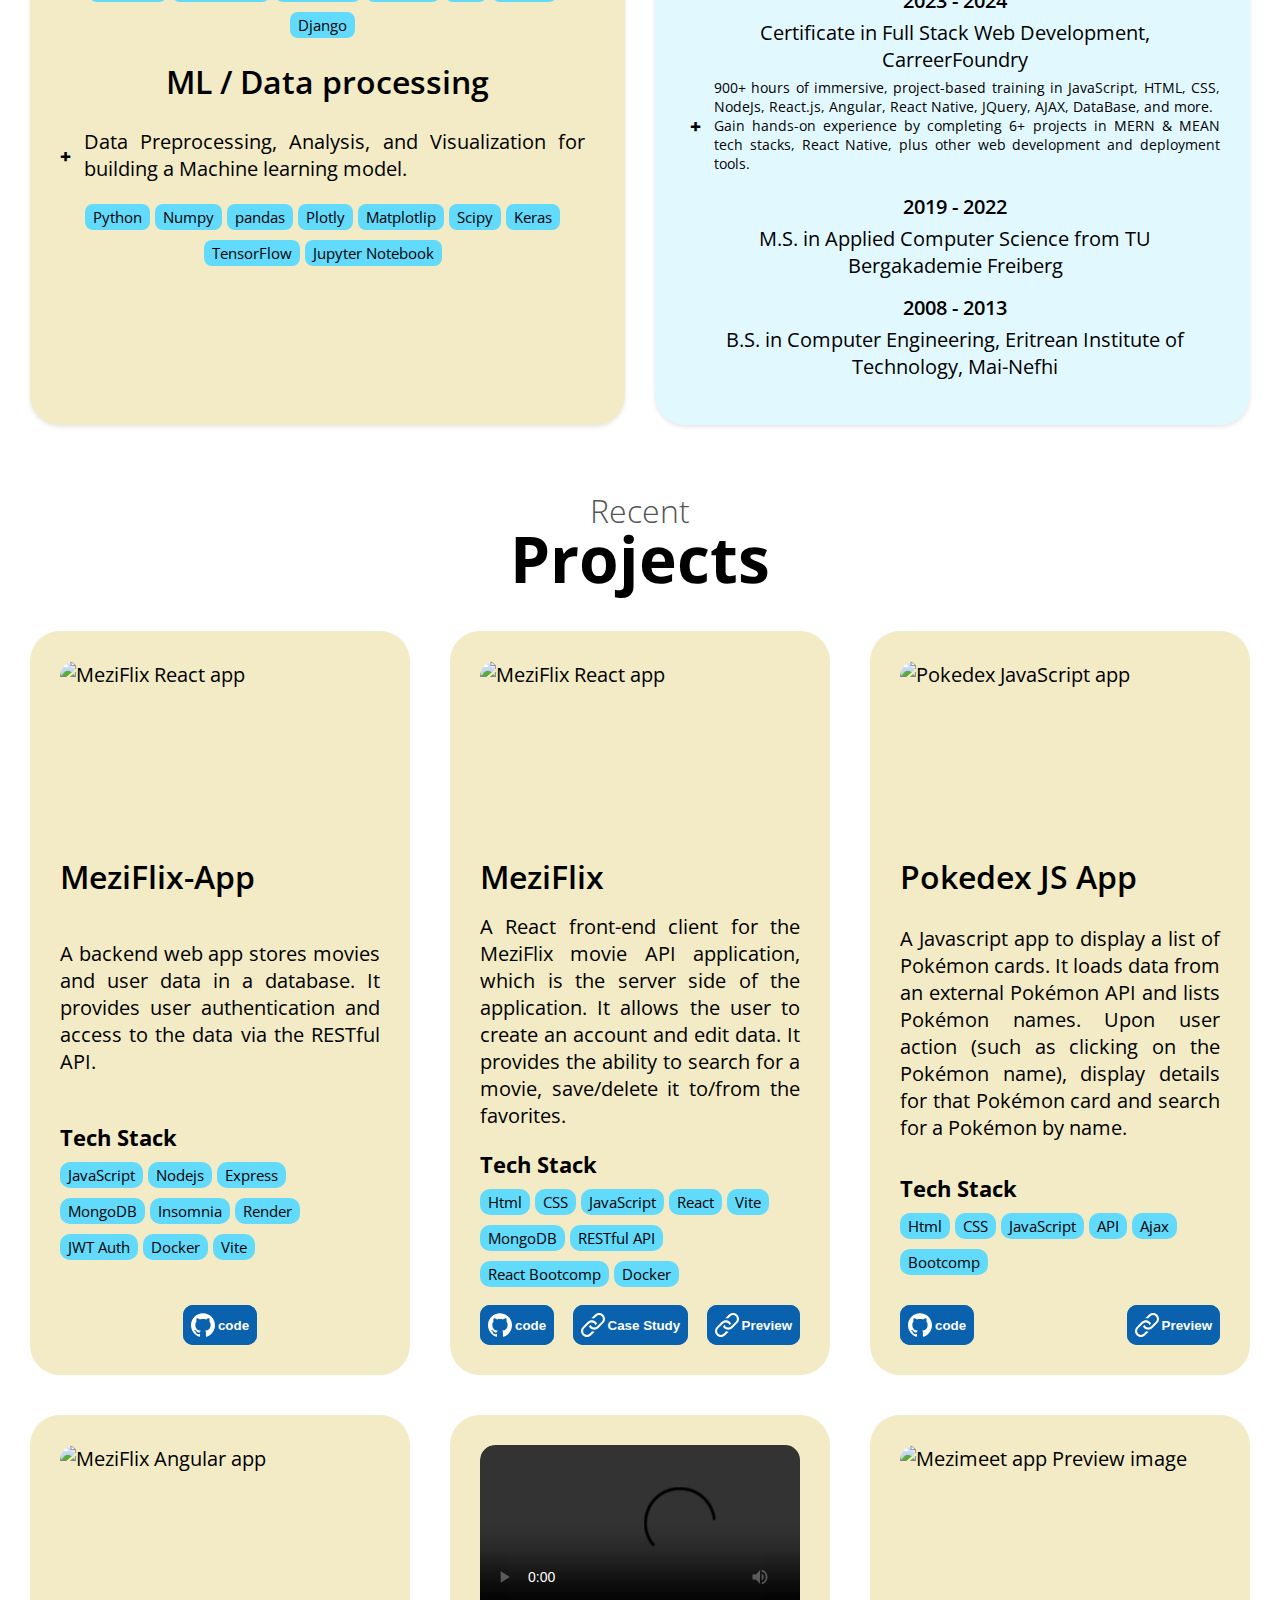
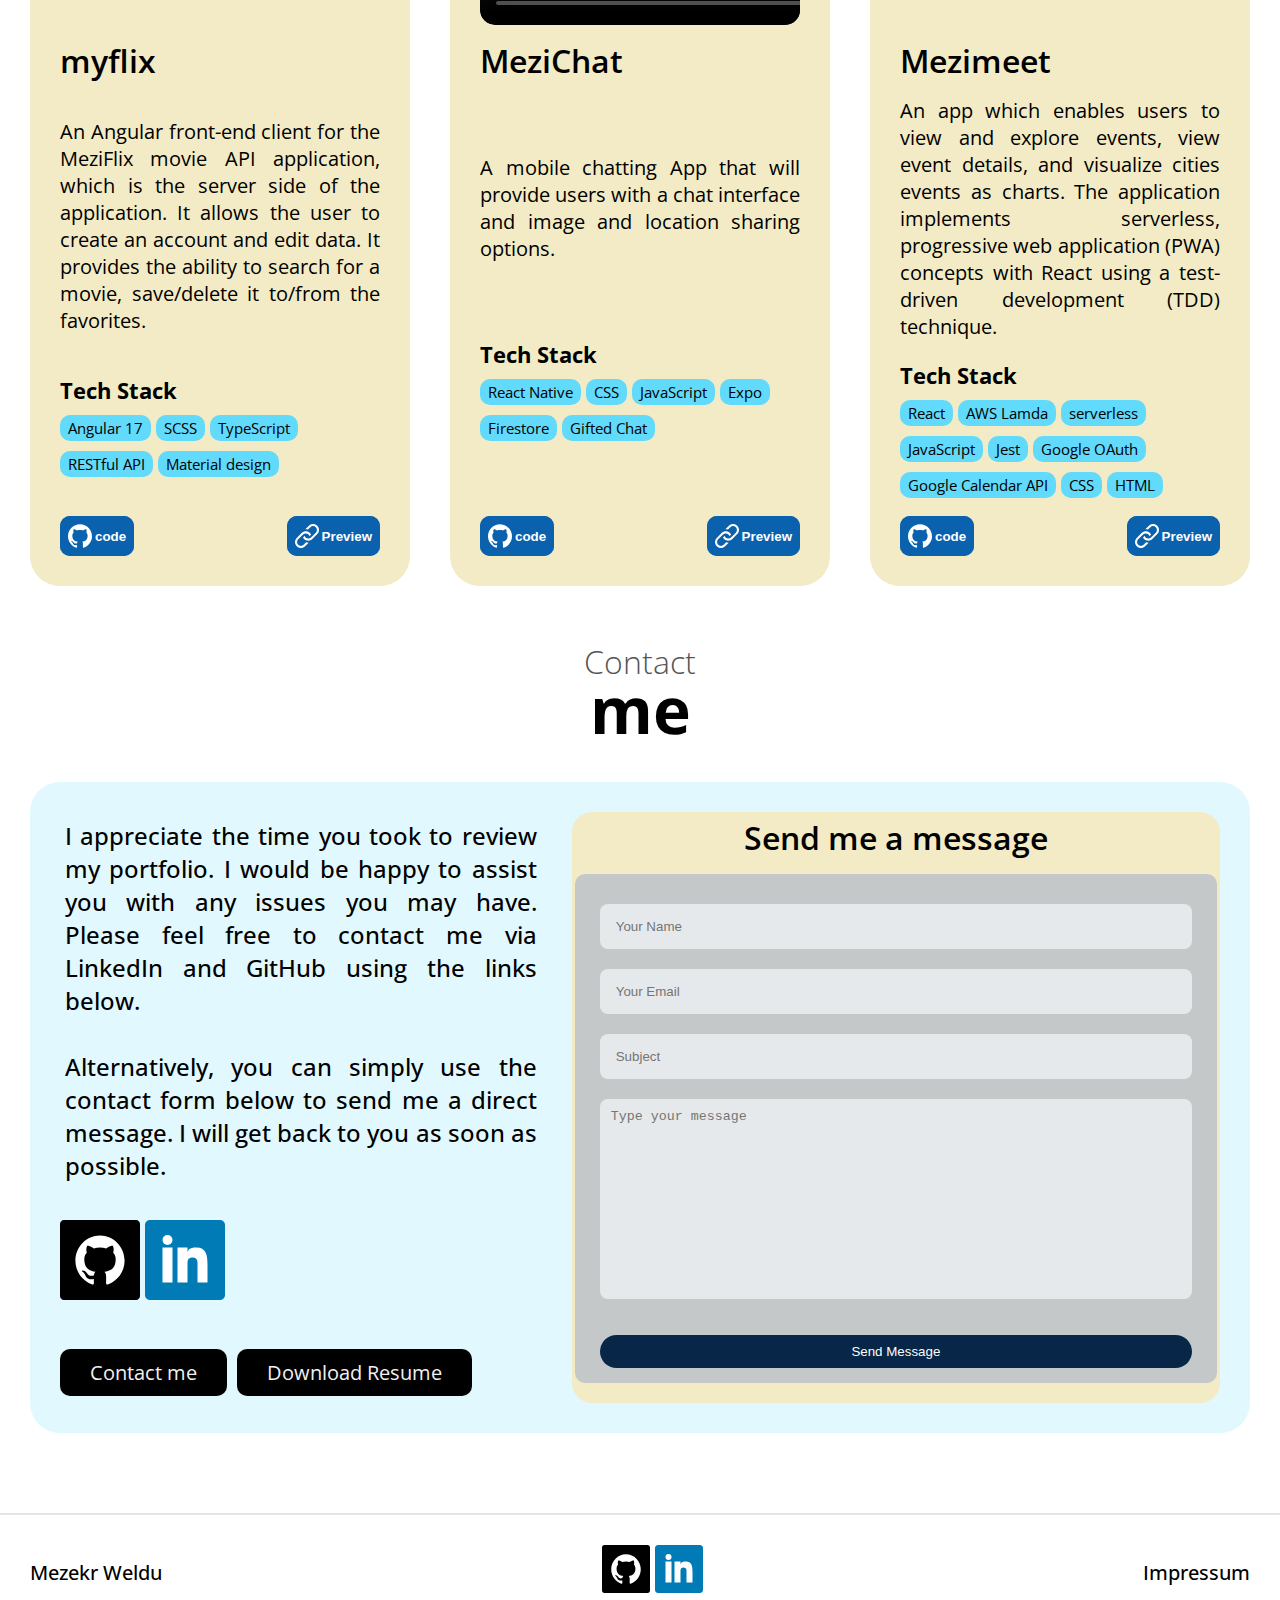
==== commit 7069155a: "rename skills section CSS class name" ====
--- a/index.html
+++ b/index.html
@@ -13,8 +13,8 @@
         rel="stylesheet">
     <link rel="stylesheet"
         href="https://cdnjs.cloudflare.com/ajax/libs/normalize/8.0.1/normalize.min.css">
-    <link rel="stylesheet" href="css/style.production.css">
-    <!-- <link rel="stylesheet" href="css/styles.css"> -->
+    <!-- <link rel="stylesheet" href="css/style.production.css"> -->
+    <link rel="stylesheet" href="css/styles.css">
     <script src="js/scripts.js" defer></script>
 
 </head>
@@ -121,161 +121,173 @@
                 <small> About me</small>
                 Skills
             </h2>
-            <div class="holder-blue">
-
-                <div class="left-column">
-                    <div class="skills-header">
-                        <h3>What I do</h3>
-                        <p>I enjoy the process of
-                            designing, building, testing, and deploying complete
-                            web
-                            applications from start to finish. Below are
-                            some of
-                            the
-                            skills, technologies, and tools I have experience
-                            with.
-                        </p>
-                    </div>
-                    <div class="dev-skill">
-                        <h3>Front-end</h3>
-                        <div class="discription-box">
-                            <small> + </small>
-                            <p> Turn
-                                UI/UX design into an actual web or app.
+            <div class="career_wrapper">
+                <div class="career-column">
+                    <div class="left-column">
+                        <div class="skills-header">
+                            <h3>What I do</h3>
+                            <p>I enjoy the process of
+                                designing, building, testing, and deploying
+                                complete
+                                web
+                                applications from start to finish. Below are
+                                some of
+                                the
+                                skills, technologies, and tools I have
+                                experience
+                                with.
                             </p>
                         </div>
-                        <ul>
-                            <li>Html</li>
-                            <li>CSS</li>
-                            <li>JavaScript</li>
-                            <li>React</li>
-                            <li>Angular</li>
-                            <li> React Native</li>
-                            <li>SASS/SCSS</li>
-                            <li> Bootstrap</li>
-                            <li> Redux</li>
-                            <li>Tailwind CSS</li>
-                        </ul>
-                    </div>
-                    <div class="dev-skill">
-                        <h3>Back-end</h3>
-                        <div class="discription-box">
-                            <small> + </small>
-                            <p>Implement server-side logic, database
-                                integration, and API connectivity to support
-                                web/app with data for real-time interaction.</p>
-                        </div>
-                        <ul>
-                            <li>Node.js</li>
-                            <li>Express</li>
-                            <li>MongoDB / MySQL</li>
-                            <li>Restful API</li>
-                            <li>Docker</li>
-                            <li>JWT Auth</li>
-                            <li>AWS Lamda</li>
-                            <li>Serverless</li>
-                            <li>Firebase</li>
-                            <li>Vite</li>
-                            <li>Python</li>
-                            <li>Django</li>
-
-                        </ul>
-                    </div>
-                    <div class="dev-skill">
-                        <h3>ML / Data processing</h3>
-                        <div class="discription-box">
-                            <small> + </small>
-                            <p>
-                                Data Preprocessing, Analysis, and Visualization
-                                for building a Machine learning model.
-                            </p>
-                        </div>
-                        <ul>
-                            <li>Python</li>
-                            <li>Numpy</li>
-                            <li>pandas</li>
-                            <li>Plotly</li>
-                            <li>Matplotlip</li>
-                            <li>Scipy</li>
-                            <li>Keras</li>
-                            <li>TensorFlow</li>
-                            <li>Jupyter Notebook</li>
-                        </ul>
+                        <div class="dev-skill">
+                            <h3>Front-end</h3>
+                            <div class="description-box">
+                                <small> + </small>
+                                <p> Turn
+                                    UI/UX design into an actual web or app.
+                                </p>
+                            </div>
+                            <ul>
+                                <li>Html</li>
+                                <li>CSS</li>
+                                <li>JavaScript</li>
+                                <li>React</li>
+                                <li>Angular</li>
+                                <li> React Native</li>
+                                <li>SASS/SCSS</li>
+                                <li> Bootstrap</li>
+                                <li> Redux</li>
+                                <li>Tailwind CSS</li>
+                            </ul>
+                        </div>
+                        <div class="dev-skill">
+                            <h3>Back-end</h3>
+                            <div class="description-box">
+                                <small> + </small>
+                                <p>Implement server-side logic, database
+                                    integration, and API connectivity to support
+                                    web/app with data for real-time interaction.
+                                </p>
+                            </div>
+                            <ul>
+                                <li>Node.js</li>
+                                <li>Express</li>
+                                <li>MongoDB / MySQL</li>
+                                <li>Restful API</li>
+                                <li>Docker</li>
+                                <li>JWT Auth</li>
+                                <li>AWS Lamda</li>
+                                <li>Serverless</li>
+                                <li>Firebase</li>
+                                <li>Vite</li>
+                                <li>Python</li>
+                                <li>Django</li>
+
+                            </ul>
+                        </div>
+                        <div class="dev-skill">
+                            <h3>ML / Data processing</h3>
+                            <div class="description-box">
+                                <small> + </small>
+                                <p>
+                                    Data Preprocessing, Analysis, and
+                                    Visualization
+                                    for building a Machine learning model.
+                                </p>
+                            </div>
+                            <ul>
+                                <li>Python</li>
+                                <li>Numpy</li>
+                                <li>pandas</li>
+                                <li>Plotly</li>
+                                <li>Matplotlip</li>
+                                <li>Scipy</li>
+                                <li>Keras</li>
+                                <li>TensorFlow</li>
+                                <li>Jupyter Notebook</li>
+                            </ul>
+                        </div>
                     </div>
                 </div>
-
-                <div class="right-column">
-                    <div class="skills-header">
-                        <h3>Career</h3>
-                        <p>I have an M.Sc. in Applied Computer Science and
-                            specialized in full-stack web development through
-                            CareerFoundry's 900+ hours program.</p>
-                    </div>
-
-                    <div class="career experience">
-                        <h3>Experience</h3>
-                        <div class="contents">
-                            <ul>
-                                <li><span>2023</span> Software
-                                    developer,
-                                    FERCHAU GmbH (Pulsotronic GmbH
-                                    &amp Co. KG)</li>
-                                <div class="discription-box">
-                                    <small> + </small>
-                                    <p class="experience-detail">
-                                        Designed and developed a software module
-                                        to
-                                        preprocess, cleanse, and apply
-                                        statistical and
-                                        frequency analysis to digital audio
-                                        signals.
-                                    </p>
-                                </div>
-                                <li><span>2020 - 2022</span> Research
-                                    assistant
-                                    on research projects, TU Bergakademie
-                                    Freiberg.
-                                </li>
-                                <div class="discription-box">
-                                    <small> + </small>
-                                    <p class="experience-detail"> DiP-iT
-                                        (Digital
-                                        Programming in Teams) research projects.
-                                    </p>
-                                </div>
-                            </ul>
-                        </div>
-                    </div>
-
-                    <div class="career education">
-                        <h3>Education</h3>
-                        <div class="contents">
-                            <ul>
-                                <li><span>2023 - 2024</span> Certificate in
-                                    Full
-                                    Stack Web Development, CarreerFoundry
-                                </li>
-                                <div class="discription-box">
-                                    <small> + </small>
-                                    <p class="experience-detail">
-                                        900+ hours of immersive, project-based
-                                        training in JavaScript, HTML, CSS,
-                                        NodeJs, React.js, Angular, React Native,
-                                        JQuery, AJAX, DataBase, and more. <br>
-                                        Gain hands-on experience by completing
-                                        6+ projects in MERN &amp; MEAN tech
-                                        stacks, React Native, plus other web
-                                        development and deployment tools.
-                                    </p>
-                                </div>
-                                <li><span>2019 - 2022</span> M.S. in Applied
-                                    Computer Science from TU Bergakademie
-                                    Freiberg </li>
-                                <li><span>2008 - 2013</span>B.S. in Computer
-                                    Engineering, Eritrean Institute of
-                                    Technology, Mai-Nefhi</li>
-
-                            </ul>
+                <div class="career-column">
+                    <div class="right-column">
+                        <div class="skills-header">
+                            <h3>Career</h3>
+                            <p>I have an M.Sc. in Applied Computer Science and
+                                specialized in full-stack web development
+                                through
+                                CareerFoundry's 900+ hours program.</p>
+                        </div>
+
+                        <div class="career experience">
+                            <h3>Experience</h3>
+                            <div class="contents">
+                                <ul>
+                                    <li><span>2023</span> Software
+                                        developer,
+                                        FERCHAU GmbH (Pulsotronic GmbH
+                                        &amp Co. KG)</li>
+                                    <div class="description-box">
+                                        <small> + </small>
+                                        <p class="experience-detail">
+                                            Designed and developed a software
+                                            module to preprocess, cleanse, and
+                                            apply
+                                            statistical and frequency analysis
+                                            to digital audio
+                                            signals.
+                                        </p>
+                                    </div>
+                                    <li><span>2020 - 2022</span> Research
+                                        assistant
+                                        on research projects, TU Bergakademie
+                                        Freiberg.
+                                    </li>
+                                    <div class="description-box">
+                                        <small> + </small>
+                                        <p class="experience-detail"> DiP-iT
+                                            (Digital
+                                            Programming in Teams) research
+                                            projects.
+                                        </p>
+                                    </div>
+                                </ul>
+                            </div>
+                        </div>
+
+                        <div class="career education">
+                            <h3>Education</h3>
+                            <div class="contents">
+                                <ul>
+                                    <li><span>2023 - 2024</span> Certificate in
+                                        Full
+                                        Stack Web Development, CarreerFoundry
+                                    </li>
+                                    <div class="description-box">
+                                        <small> + </small>
+                                        <p class="experience-detail">
+                                            900+ hours of immersive,
+                                            project-based
+                                            training in JavaScript, HTML, CSS,
+                                            NodeJs, React.js, Angular, React
+                                            Native,
+                                            JQuery, AJAX, DataBase, and more.
+                                            <br>
+                                            Gain hands-on experience by
+                                            completing
+                                            6+ projects in MERN &amp; MEAN tech
+                                            stacks, React Native, plus other web
+                                            development and deployment tools.
+                                        </p>
+                                    </div>
+                                    <li><span>2019 - 2022</span> M.S. in Applied
+                                        Computer Science from TU Bergakademie
+                                        Freiberg </li>
+                                    <li><span>2008 - 2013</span>B.S. in Computer
+                                        Engineering, Eritrean Institute of
+                                        Technology, Mai-Nefhi</li>
+
+                                </ul>
+                            </div>
                         </div>
                     </div>
                 </div>
@@ -742,4 +754,4 @@
     </footer>
 </body>
 
-</html>
+</html>--- a/css/style.production.css
+++ b/css/style.production.css
@@ -590,7 +590,7 @@
 				p {
 					margin-bottom: 10px;
 				}
-				.teck-stack {
+				.tech-stack {
 					h4 {
 						font-size: 22px;
 						margin: 10px 0px;
--- a/css/styles.css
+++ b/css/styles.css
@@ -293,7 +293,7 @@
 	color: var(--base-800);
 	margin-bottom: 20px;
 }
-.discription-box {
+.description-box {
 	display: flex;
 	justify-content: flex-start;
 	align-items: center;
@@ -305,19 +305,36 @@
 	}
 }
 .skills {
-	.holder-blue {
-		background-color: var(--blue-100);
-		border-radius: 30px;
-		padding: 30px;
-		margin-bottom: 1em;
+	.career_wrapper {
 		display: flex;
-		gap: 20px;
+		gap: 30px;
 
 		@media (max-width: 425px) {
 			.skills-header {
 				height: auto;
 			}
 		}
+		.career-column {
+			flex: 1;
+			border-radius: 30px;
+			padding: 30px;
+			margin-bottom: 10px;
+			box-shadow: 0 2px 4px 0 rgba(0, 0, 0, 0.1);
+			text-align: center;
+			background-color: #fbfbfb;
+			&:nth-child(1) {
+				background-color: var(--yellow-100);
+			}
+			&:nth-child(2) {
+				background-color: var(--blue-100);
+			}
+		}
+		@media (max-width: 1024px) {
+			.career-column {
+				width: 100%;
+			}
+		}
+
 		.left-column {
 			flex: 1;
 			display: flex;
@@ -370,12 +387,6 @@
 					}
 				}
 			}
-			@media (max-width: 1024px) {
-				background-color: var(--yellow);
-				margin: 30px -30px -30px;
-				border-radius: 0 0 30px 30px;
-				padding: 30px;
-			}
 		}
 		@media (max-width: 1024px) {
 			flex-direction: column;
@@ -460,7 +471,7 @@
 				p {
 					margin-bottom: 10px;
 				}
-				.teck-stack {
+				.tech-stack {
 					h4 {
 						font-size: 22px;
 						margin: 10px 0px;
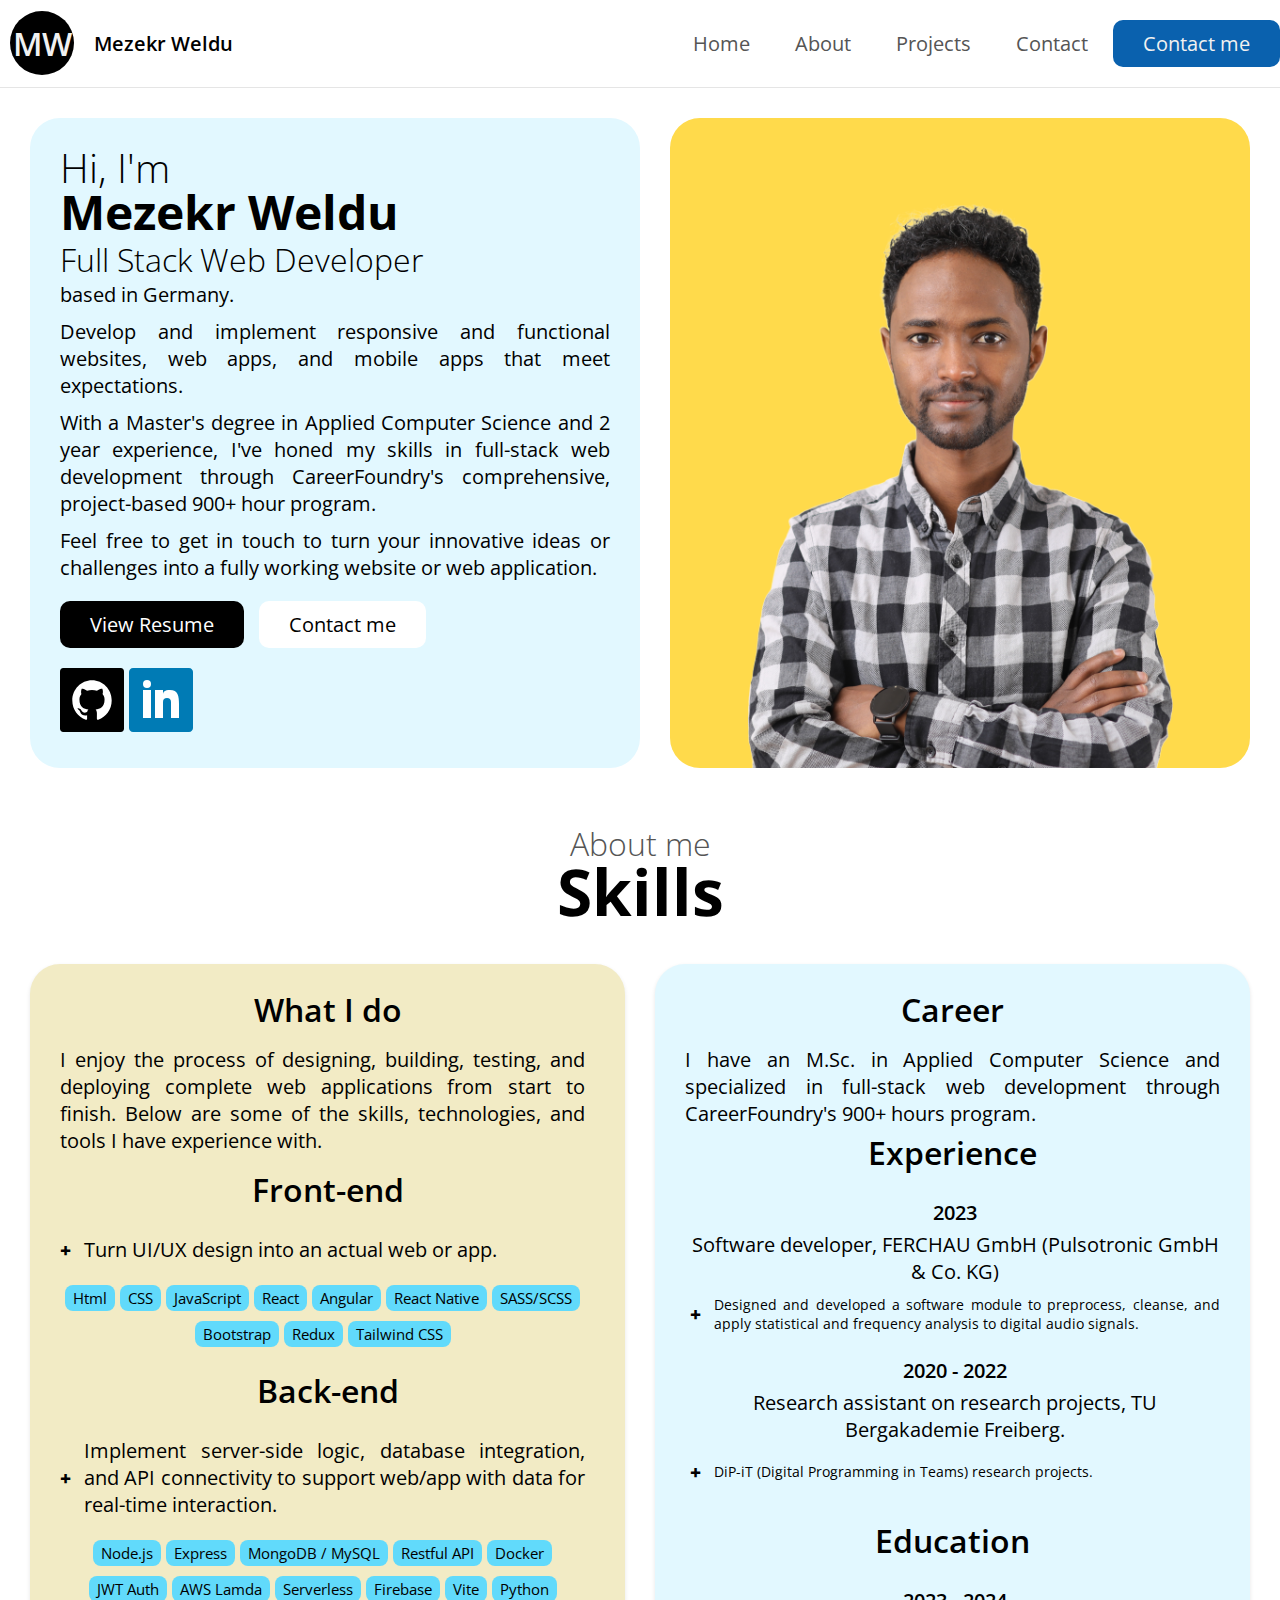
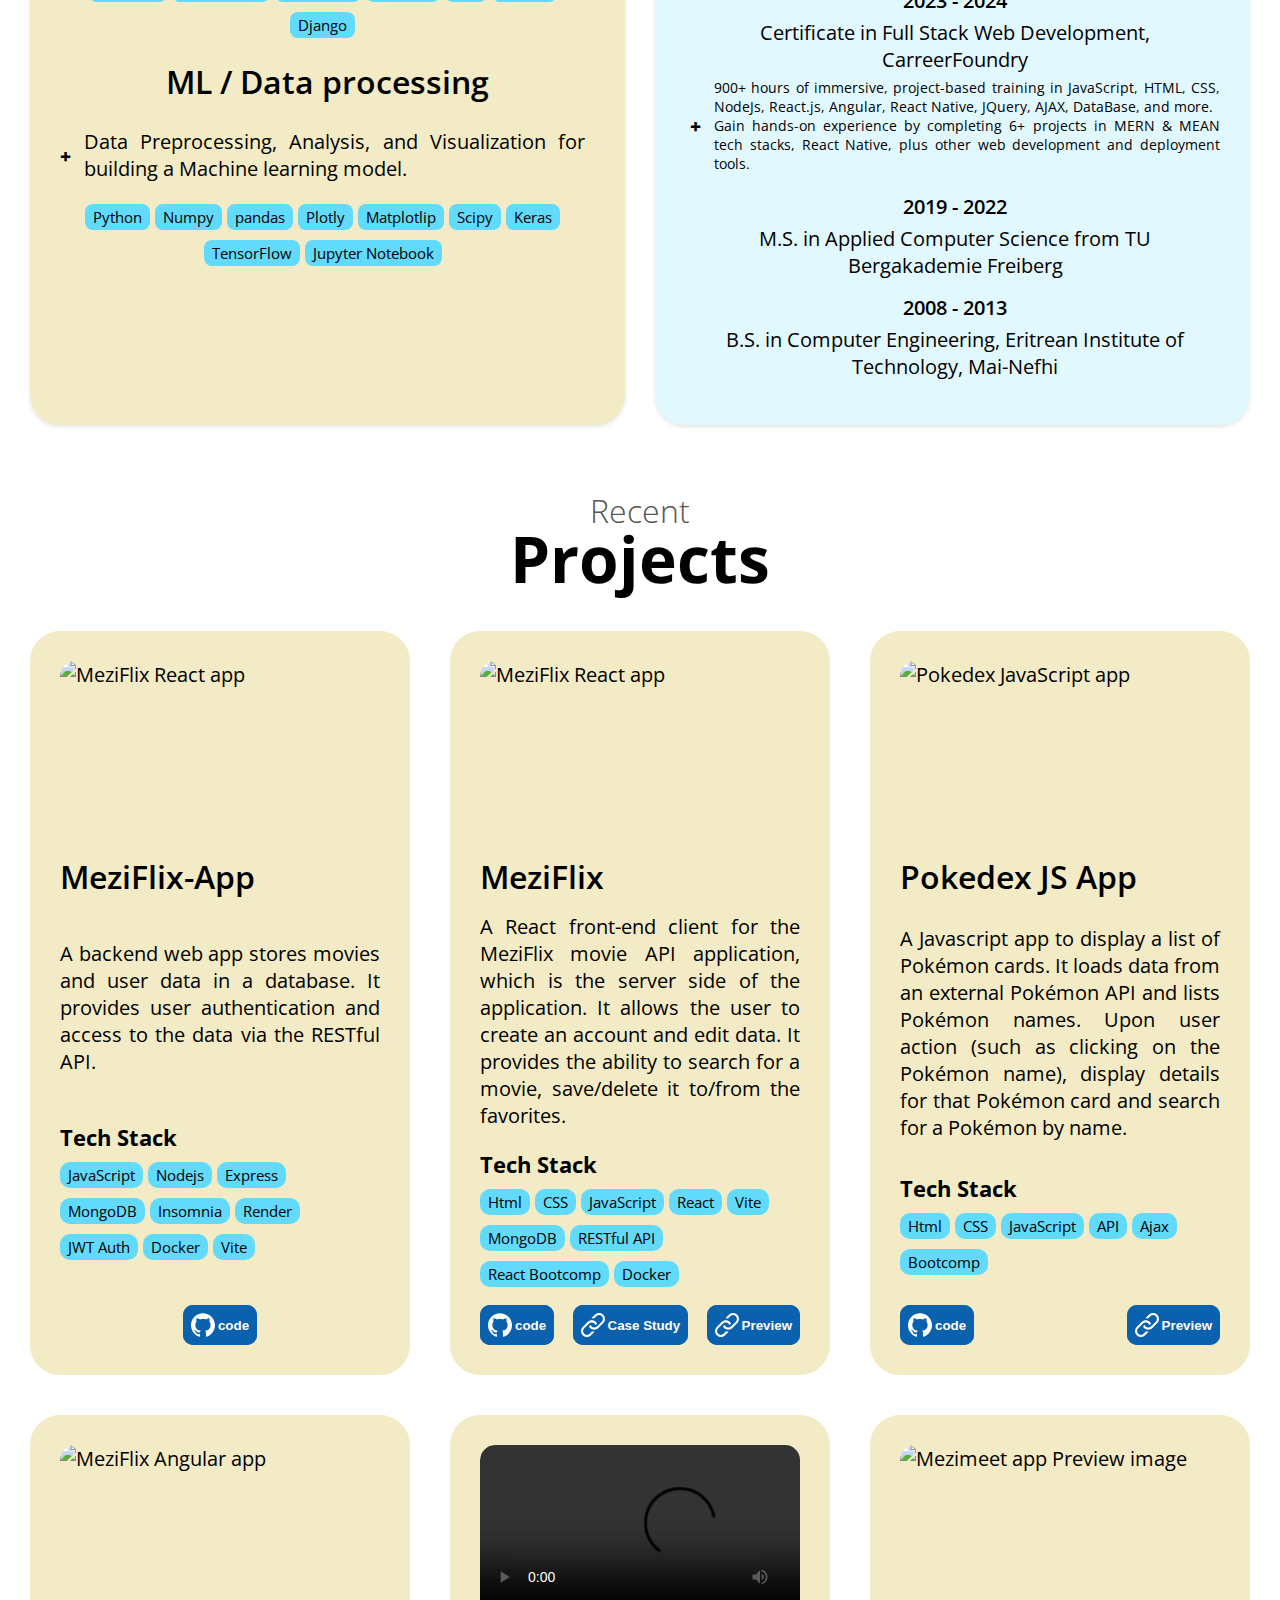
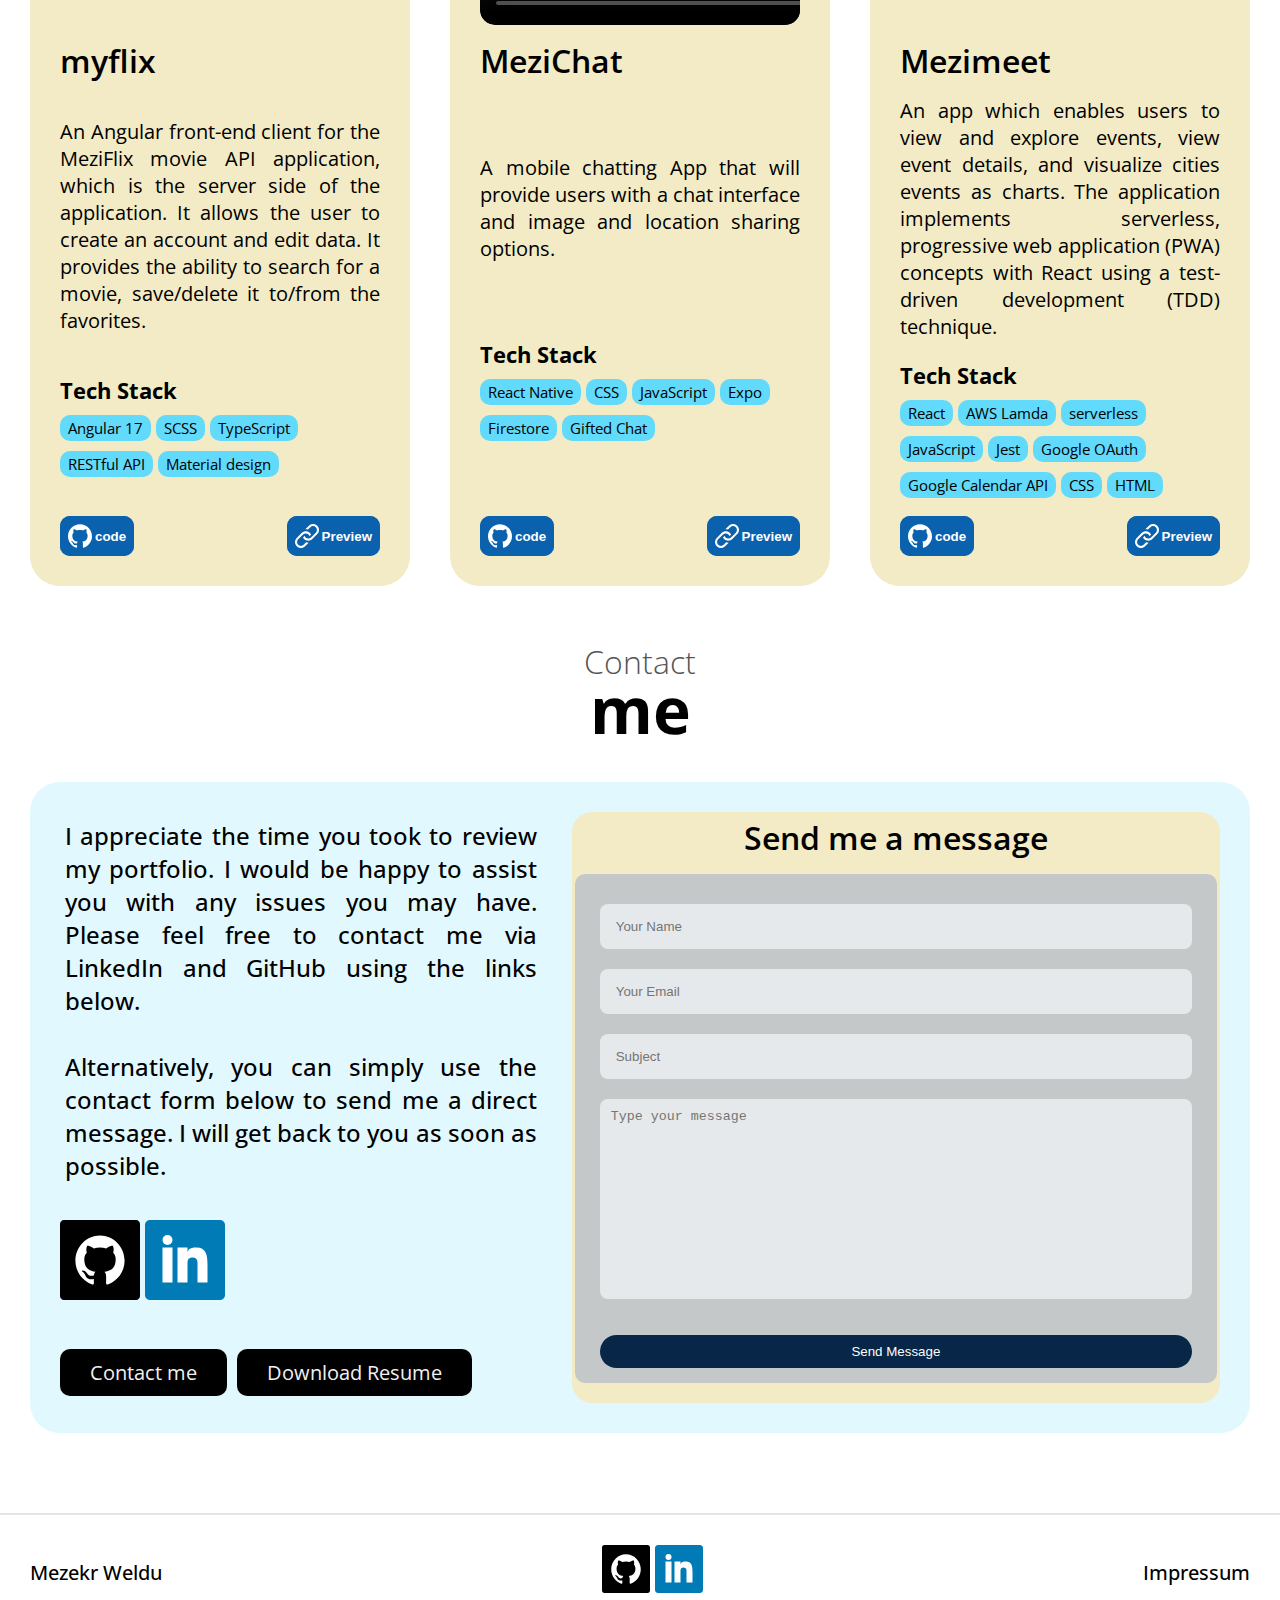
==== commit 21e6af59: "add PostCSS production CSS with vendor prefixes" ====
--- a/index.html
+++ b/index.html
@@ -13,8 +13,7 @@
         rel="stylesheet">
     <link rel="stylesheet"
         href="https://cdnjs.cloudflare.com/ajax/libs/normalize/8.0.1/normalize.min.css">
-    <!-- <link rel="stylesheet" href="css/style.production.css"> -->
-    <link rel="stylesheet" href="css/styles.css">
+    <link rel="stylesheet" href="css/style.production.css">
     <script src="js/scripts.js" defer></script>
 
 </head>
--- a/css/style.production.css
+++ b/css/style.production.css
@@ -1,14 +1,6 @@
-/*
-* Prefixed by https://autoprefixer.github.io
-* PostCSS: v8.4.14,
-* Autoprefixer: v10.4.7
-* Browsers: last 4 version
-*/
-
 *,
 *::before,
 *::after {
-	-webkit-box-sizing: border-box;
 	box-sizing: border-box;
 	margin: 0;
 	padding: 0;
@@ -76,35 +68,23 @@
 	overflow: hidden;
 	z-index: 99;
 	background-color: #ffffff;
-	-webkit-transition: 0.4s;
-	-o-transition: 0.4s;
 	transition: 0.4s;
 	padding-top: 1px;
 	padding-bottom: 2px;
-	display: -webkit-box;
-	display: -ms-flexbox;
 	display: flex;
-	-webkit-box-pack: justify;
-	-ms-flex-pack: justify;
 	justify-content: space-between;
 	max-width: 1440px;
 	margin: auto;
 	border-bottom: 1px solid rgba(0, 0, 0, 0.1);
 
 	.logo-holder {
-		display: -webkit-box;
-		display: -ms-flexbox;
 		display: flex;
 		padding: 10px;
-		-webkit-box-align: center;
-		-ms-flex-align: center;
 		align-items: center;
 		font-weight: 600;
 		color: var(--base-800);
 		text-decoration: none;
 		.logo {
-			display: -webkit-box;
-			display: -ms-flexbox;
 			display: flex;
 			height: 64px;
 			width: 64px;
@@ -112,34 +92,20 @@
 			font-size: 32px;
 			margin-right: 20px;
 			border-radius: 50%;
-			-webkit-box-align: center;
-			-ms-flex-align: center;
 			align-items: center;
-			-webkit-box-pack: center;
-			-ms-flex-pack: center;
 			justify-content: center;
 			background-color: var(--base-800);
 		}
 		.logo-text {
-			-webkit-box-flex: 1;
-			-ms-flex: 1;
 			flex: 1;
 		}
 	}
 	nav {
-		display: -webkit-box;
-		display: -ms-flexbox;
 		display: flex;
-		-webkit-box-align: center;
-		-ms-flex-align: center;
 		align-items: center;
-		-webkit-box-pack: center;
-		-ms-flex-pack: center;
 		justify-content: center;
 
 		ul {
-			display: -webkit-box;
-			display: -ms-flexbox;
 			display: flex;
 			list-style-type: none;
 			gap: 5px;
@@ -171,37 +137,22 @@
 		}
 	}
 	@media (max-width: 1024px) {
-		-webkit-box-orient: vertical;
-		-webkit-box-direction: normal;
-		-ms-flex-direction: column;
 		flex-direction: column;
-		-webkit-box-align: center;
-		-ms-flex-align: center;
 		align-items: center;
 	}
 
 	@media (max-width: 768px) {
-		-webkit-box-orient: vertical;
-		-webkit-box-direction: normal;
-		-ms-flex-direction: column;
 		flex-direction: column;
-		-webkit-box-align: center;
-		-ms-flex-align: center;
 		align-items: center;
 		nav {
 			margin: 10px;
 			width: 100%;
 			ul {
 				display: none;
-				-webkit-box-orient: vertical;
-				-webkit-box-direction: normal;
-				-ms-flex-direction: column;
 				flex-direction: column;
 				text-align: center;
 				width: 100%;
 				&.active {
-					display: -webkit-box;
-					display: -ms-flexbox;
 					display: flex;
 				}
 				a {
@@ -218,8 +169,6 @@
 	color: var(--base-100);
 	padding: 10px 30px;
 	border-radius: 10px;
-	-webkit-transition: ease 0.2s all;
-	-o-transition: ease 0.2s all;
 	transition: ease 0.2s all;
 	&:hover {
 		text-decoration: none;
@@ -257,35 +206,21 @@
 	}
 }
 .hero {
-	display: -webkit-box;
-	display: -ms-flexbox;
 	display: flex;
 	margin-bottom: 30px;
 
 	/* to stack the hero section elements */
 	@media (max-width: 1024px) {
-		-webkit-box-orient: vertical;
-		-webkit-box-direction: normal;
-		-ms-flex-direction: column;
 		flex-direction: column;
 	}
 
 	.hero-blue {
-		-webkit-box-flex: 1;
-		-ms-flex: 1;
 		flex: 1;
 		background-color: var(--blue-100);
 		border-radius: 30px;
 		padding: 30px;
-		display: -webkit-box;
-		display: -ms-flexbox;
 		display: flex;
-		-webkit-box-orient: vertical;
-		-webkit-box-direction: normal;
-		-ms-flex-direction: column;
 		flex-direction: column;
-		-webkit-box-pack: center;
-		-ms-flex-pack: center;
 		justify-content: center;
 		p {
 			small {
@@ -321,20 +256,12 @@
 		}
 	}
 	.hero-yellow {
-		-webkit-box-flex: 1;
-		-ms-flex: 1;
 		flex: 1;
 		background-color: var(--yellow);
 		border-radius: 30px;
 		padding: 0 15px;
-		display: -webkit-box;
-		display: -ms-flexbox;
 		display: flex;
-		-webkit-box-pack: center;
-		-ms-flex-pack: center;
 		justify-content: center;
-		-webkit-box-align: end;
-		-ms-flex-align: end;
 		align-items: flex-end;
 		img {
 			max-width: 425px;
@@ -366,15 +293,9 @@
 	color: var(--base-800);
 	margin-bottom: 20px;
 }
-.discription-box {
-	display: -webkit-box;
-	display: -ms-flexbox;
+.description-box {
 	display: flex;
-	-webkit-box-pack: start;
-	-ms-flex-pack: start;
 	justify-content: flex-start;
-	-webkit-box-align: center;
-	-ms-flex-align: center;
 	align-items: center;
 	gap: 3px;
 	small {
@@ -384,37 +305,41 @@
 	}
 }
 .skills {
-	.holder-blue {
-		background-color: var(--blue-100);
-		border-radius: 30px;
-		padding: 30px;
-		margin-bottom: 1em;
-		display: -webkit-box;
-		display: -ms-flexbox;
+	.career_wrapper {
 		display: flex;
-		gap: 20px;
+		gap: 30px;
 
 		@media (max-width: 425px) {
 			.skills-header {
 				height: auto;
 			}
 		}
+		.career-column {
+			flex: 1;
+			border-radius: 30px;
+			padding: 30px;
+			margin-bottom: 10px;
+			box-shadow: 0 2px 4px 0 rgba(0, 0, 0, 0.1);
+			text-align: center;
+			background-color: #fbfbfb;
+			&:nth-child(1) {
+				background-color: var(--yellow-100);
+			}
+			&:nth-child(2) {
+				background-color: var(--blue-100);
+			}
+		}
+		@media (max-width: 1024px) {
+			.career-column {
+				width: 100%;
+			}
+		}
+
 		.left-column {
-			-webkit-box-flex: 1;
-			-ms-flex: 1;
 			flex: 1;
-			display: -webkit-box;
-			display: -ms-flexbox;
 			display: flex;
-			-webkit-box-orient: vertical;
-			-webkit-box-direction: normal;
-			-ms-flex-direction: column;
 			flex-direction: column;
-			-webkit-box-pack: justify;
-			-ms-flex-pack: justify;
 			justify-content: space-between;
-			-webkit-box-align: start;
-			-ms-flex-align: start;
 			align-items: flex-start;
 			p {
 				margin: 10px 10px 20px 0px;
@@ -435,20 +360,10 @@
 			}
 		}
 		.right-column {
-			-webkit-box-flex: 1;
-			-ms-flex: 1;
 			flex: 1;
-			display: -webkit-box;
-			display: -ms-flexbox;
 			display: flex;
-			-webkit-box-orient: vertical;
-			-webkit-box-direction: normal;
-			-ms-flex-direction: column;
 			flex-direction: column;
-			-webkit-box-pack: justify;
-			-ms-flex-pack: justify;
 			justify-content: space-between;
-			-ms-flex-line-pack: center;
 			align-content: center;
 			.career {
 				padding: 10px 0;
@@ -472,24 +387,14 @@
 					}
 				}
 			}
-			@media (max-width: 1024px) {
-				background-color: var(--yellow);
-				margin: 30px -30px -30px;
-				border-radius: 0 0 30px 30px;
-				padding: 30px;
-			}
 		}
 		@media (max-width: 1024px) {
-			-webkit-box-orient: vertical;
-			-webkit-box-direction: normal;
-			-ms-flex-direction: column;
 			flex-direction: column;
 		}
 	}
 }
 .work-experience {
 	.jobs {
-		display: -ms-grid;
 		display: grid;
 		grid-template-columns: repeat(auto-fit, minmax(360px, 1fr));
 		gap: 2em;
@@ -501,15 +406,8 @@
 			background-color: var(--yellow-100);
 			padding: 30px;
 			border-radius: 30px;
-			display: -webkit-box;
-			display: -ms-flexbox;
 			display: flex;
-			-webkit-box-orient: vertical;
-			-webkit-box-direction: normal;
-			-ms-flex-direction: column;
 			flex-direction: column;
-			-webkit-box-pack: justify;
-			-ms-flex-pack: justify;
 			justify-content: space-between;
 			@media (max-width: 1024px) {
 				width: 100%;
@@ -525,11 +423,8 @@
 					top: 0;
 					left: 0;
 					height: 100%;
-					-o-object-fit: fill;
 					object-fit: fill;
 					border-radius: 15px;
-					-webkit-transition: ease 2s all;
-					-o-transition: ease 2s all;
 					transition: ease 2s all;
 				}
 				video {
@@ -537,11 +432,8 @@
 					top: 0;
 					left: 0;
 					height: 100%;
-					-o-object-fit: contain;
 					object-fit: contain;
 					border-radius: 15px;
-					-webkit-transition: ease 2s all;
-					-o-transition: ease 2s all;
 					transition: ease 2s all;
 				}
 				figcaption {
@@ -555,8 +447,6 @@
 					padding: 10px;
 					opacity: 0;
 					visibility: hidden;
-					-webkit-transition: ease 1s all;
-					-o-transition: ease 1s all;
 					transition: ease 1s all;
 				}
 				&:hover {
@@ -570,18 +460,9 @@
 				}
 			}
 			.project-detail {
-				-webkit-box-flex: 1;
-				-ms-flex: 1;
 				flex: 1;
-				display: -webkit-box;
-				display: -ms-flexbox;
 				display: flex;
-				-webkit-box-orient: vertical;
-				-webkit-box-direction: normal;
-				-ms-flex-direction: column;
 				flex-direction: column;
-				-webkit-box-pack: justify;
-				-ms-flex-pack: justify;
 				justify-content: space-between;
 				h3 {
 					margin-top: 20px;
@@ -596,17 +477,12 @@
 						margin: 10px 0px;
 					}
 					ul {
-						display: -webkit-box;
-						display: -ms-flexbox;
 						display: flex;
-						-ms-flex-wrap: wrap;
 						flex-wrap: wrap;
 						list-style-type: none;
 						gap: 5px;
 						margin-right: 5px;
 						margin-bottom: 3px;
-						-webkit-box-pack: start;
-						-ms-flex-pack: start;
 						justify-content: start;
 						justify-items: center;
 
@@ -623,33 +499,16 @@
 				}
 
 				.card-links {
-					display: -webkit-box;
-					display: -ms-flexbox;
 					display: flex;
-					-webkit-box-pack: justify;
-					-ms-flex-pack: justify;
 					justify-content: space-between;
-					-ms-flex-wrap: wrap;
 					flex-wrap: wrap;
 					@media (max-width: 427px) {
-						-webkit-box-orient: vertical;
-						-webkit-box-direction: normal;
-						-ms-flex-direction: column;
 						flex-direction: column;
 					}
 					.card_button {
-						display: -webkit-box;
-						display: -ms-flexbox;
 						display: flex;
-						-webkit-box-orient: horizontal;
-						-webkit-box-direction: normal;
-						-ms-flex-direction: row;
 						flex-direction: row;
-						-webkit-box-pack: center;
-						-ms-flex-pack: center;
 						justify-content: center;
-						-webkit-box-align: center;
-						-ms-flex-align: center;
 						align-items: center;
 						padding: 8px;
 						gap: 3px;
@@ -659,8 +518,6 @@
 						border-radius: 10px;
 						border: none;
 						cursor: pointer;
-						-webkit-transition: 400ms;
-						-o-transition: 400ms;
 						transition: 400ms;
 						margin-top: 10px;
 						&:hover {
@@ -675,13 +532,9 @@
 						.svg {
 							width: 24px;
 							height: 4px;
-							-webkit-transform: translateY(15%);
-							-ms-transform: translateY(15%);
 							transform: translateY(15%);
 							fill: #323232;
 							path {
-								-webkit-transition: 200ms;
-								-o-transition: 200ms;
 								transition: 200ms;
 							}
 						}
@@ -689,18 +542,12 @@
 							color: white;
 							font-weight: 700;
 							font-size: 1em;
-							-webkit-transition: 400ms;
-							-o-transition: 400ms;
 							transition: 400ms;
 						}
 					}
 				}
 				.center-link {
-					display: -webkit-box;
-					display: -ms-flexbox;
 					display: flex;
-					-webkit-box-pack: center;
-					-ms-flex-pack: center;
 					justify-content: center;
 				}
 			}
@@ -714,13 +561,8 @@
 		padding: 30px;
 		margin-bottom: 10px;
 		gap: 30px;
-		display: -webkit-box;
-		display: -ms-flexbox;
 		display: flex;
 		@media (max-width: 1024px) {
-			-webkit-box-orient: vertical;
-			-webkit-box-direction: normal;
-			-ms-flex-direction: column;
 			flex-direction: column;
 		}
 		p {
@@ -728,19 +570,10 @@
 		}
 
 		.contact-links {
-			-webkit-box-flex: 3;
-			-ms-flex: 3;
 			flex: 3;
-			display: -webkit-box;
-			display: -ms-flexbox;
 			display: flex;
-			-webkit-box-orient: vertical;
-			-webkit-box-direction: normal;
-			-ms-flex-direction: column;
 			flex-direction: column;
-			-ms-flex-pack: distribute;
 			justify-content: space-around;
-			-ms-flex-line-pack: justify;
 			align-content: space-between;
 			.contact-text {
 				p {
@@ -766,8 +599,6 @@
 			}
 		}
 		.contact-form {
-			-webkit-box-flex: 4;
-			-ms-flex: 4;
 			flex: 4;
 			background-color: var(--yellow-100);
 			padding: 10px 3px;
@@ -790,8 +621,6 @@
 						padding: 15px;
 						margin-bottom: 20px;
 						border-radius: 8px;
-						-webkit-transition: all 0.2s ease-in-out;
-						-o-transition: all 0.2s ease-in-out;
 						transition: all 0.2s ease-in-out;
 						border-left: 1px solid transparent;
 						&:hover {
@@ -814,8 +643,6 @@
 						overflow-y: scroll;
 						margin-bottom: 20px;
 						border-left: 1px solid transparent;
-						-webkit-transition: all 0.2s ease-in-out;
-						-o-transition: all 0.2s ease-in-out;
 						transition: all 0.2s ease-in-out;
 						border-radius: 8px;
 						&:hover {
@@ -828,15 +655,11 @@
 					.button-container {
 						display: block;
 						.send-button {
-							-webkit-box-flex: 7;
-							-ms-flex: 7;
 							flex: 7;
 							background: rgb(7, 38, 72);
 							color: rgb(253, 253, 253);
 							text-align: center;
 							border: 1px solid transparent;
-							-webkit-transition: all 0.2s ease-in-out;
-							-o-transition: all 0.2s ease-in-out;
 							transition: all 0.2s ease-in-out;
 							border-radius: 20px;
 							width: 100%;
@@ -864,14 +687,8 @@
 
 .footer {
 	padding: 30px;
-	display: -webkit-box;
-	display: -ms-flexbox;
 	display: flex;
-	-webkit-box-pack: justify;
-	-ms-flex-pack: justify;
 	justify-content: space-between;
-	-webkit-box-align: center;
-	-ms-flex-align: center;
 	align-items: center;
 	max-width: 1440px;
 	margin: 80px auto 10px;
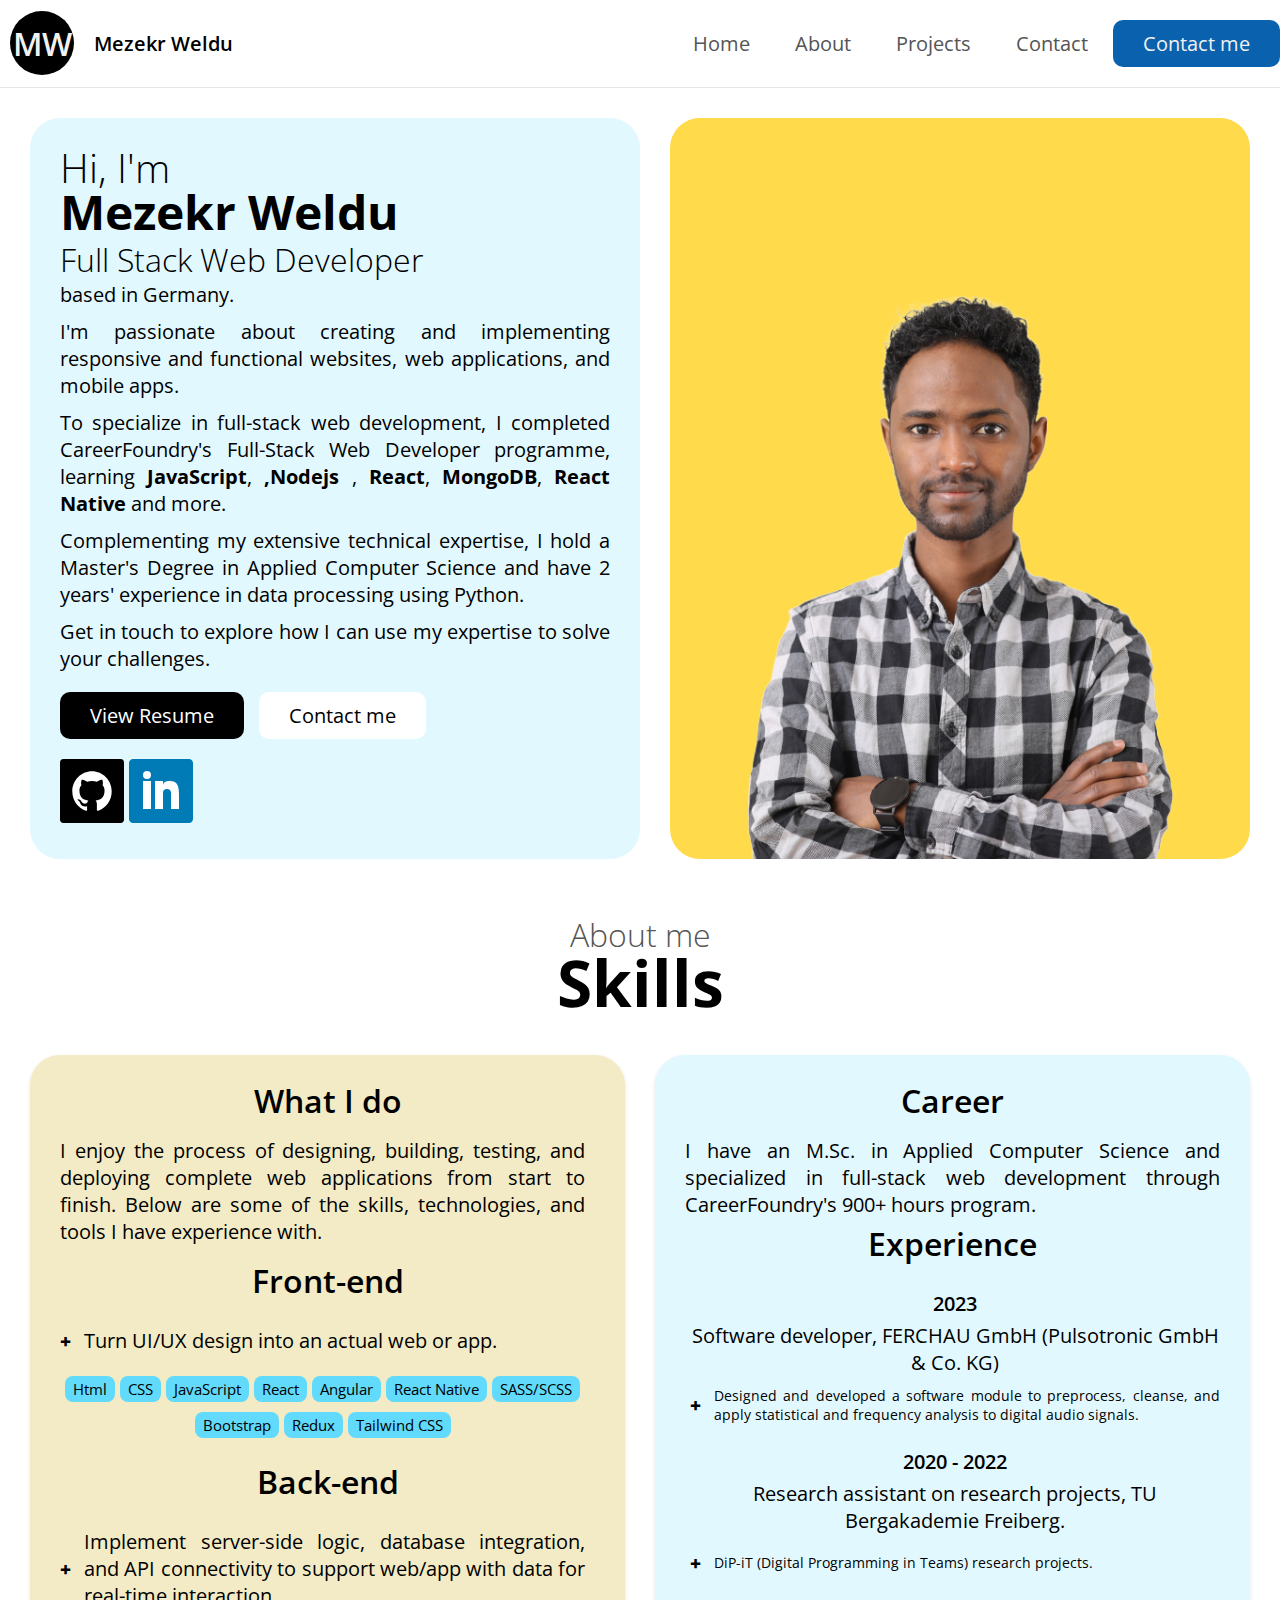
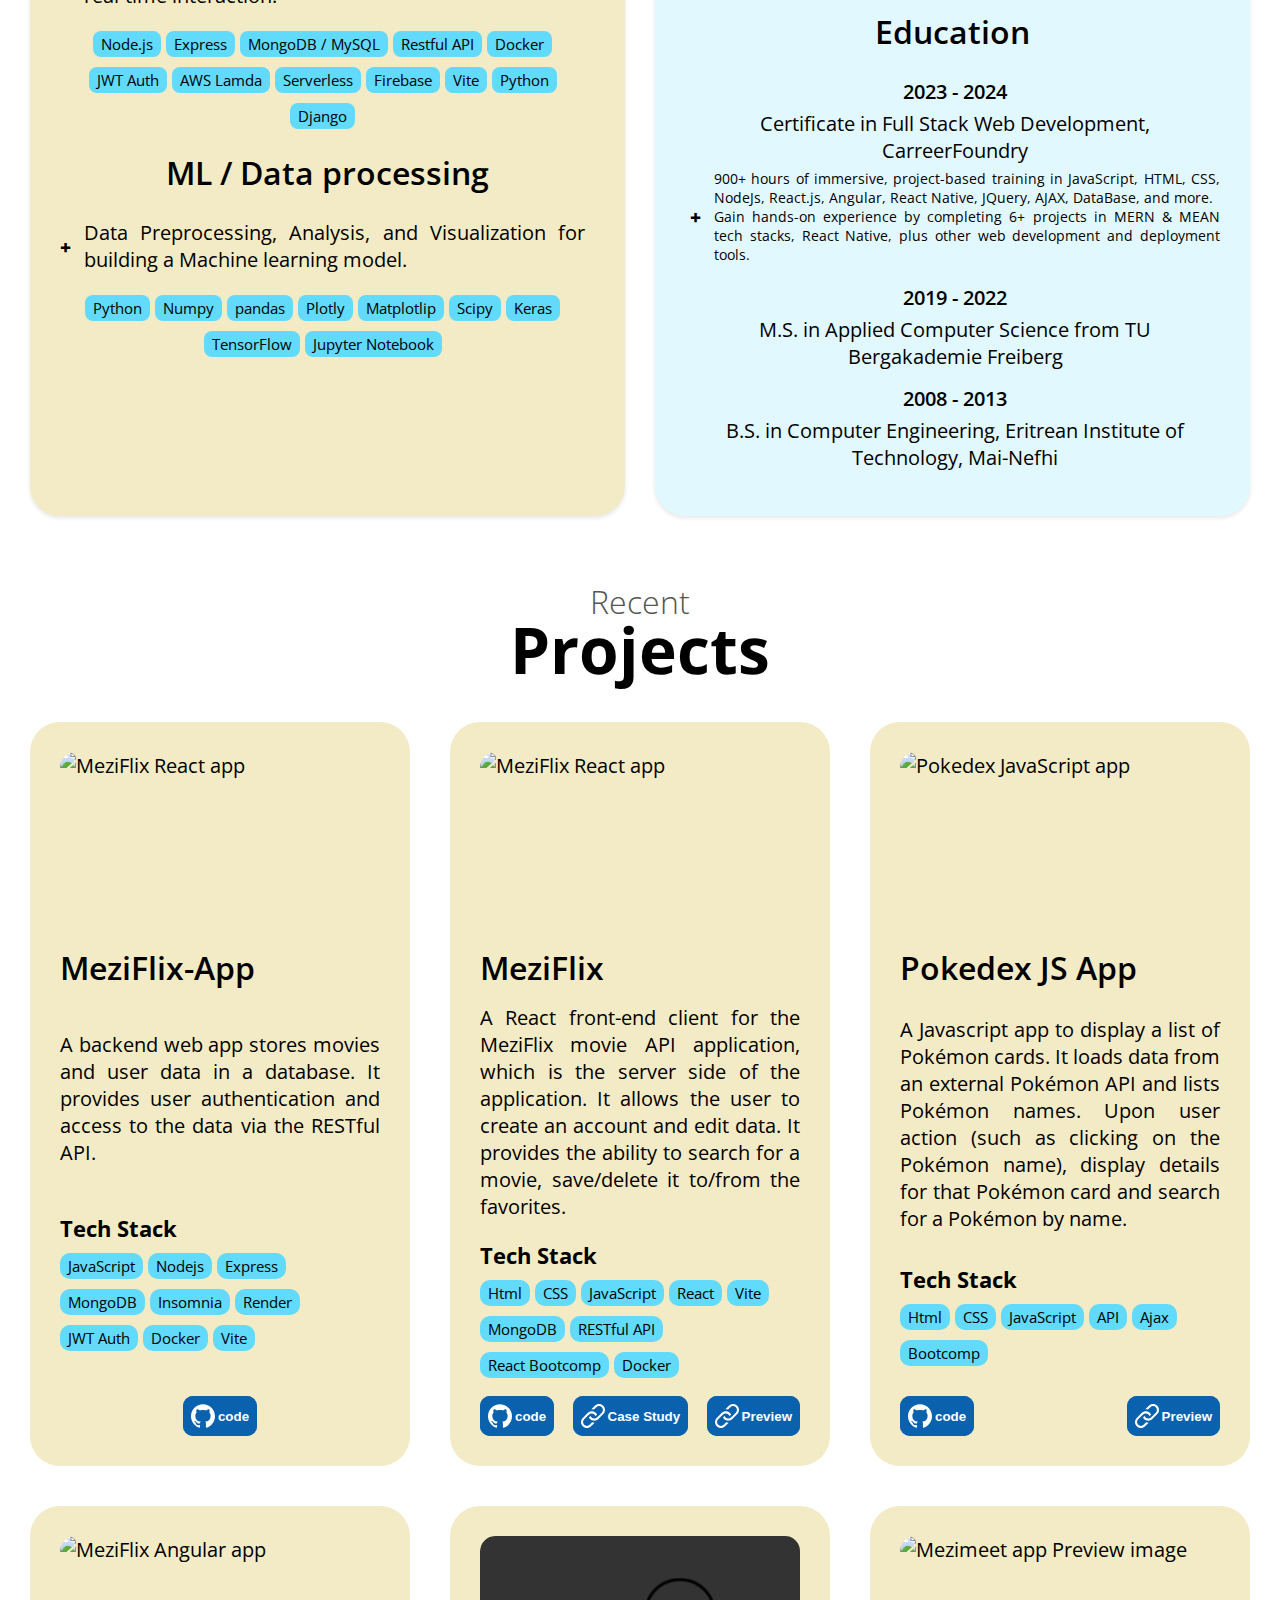
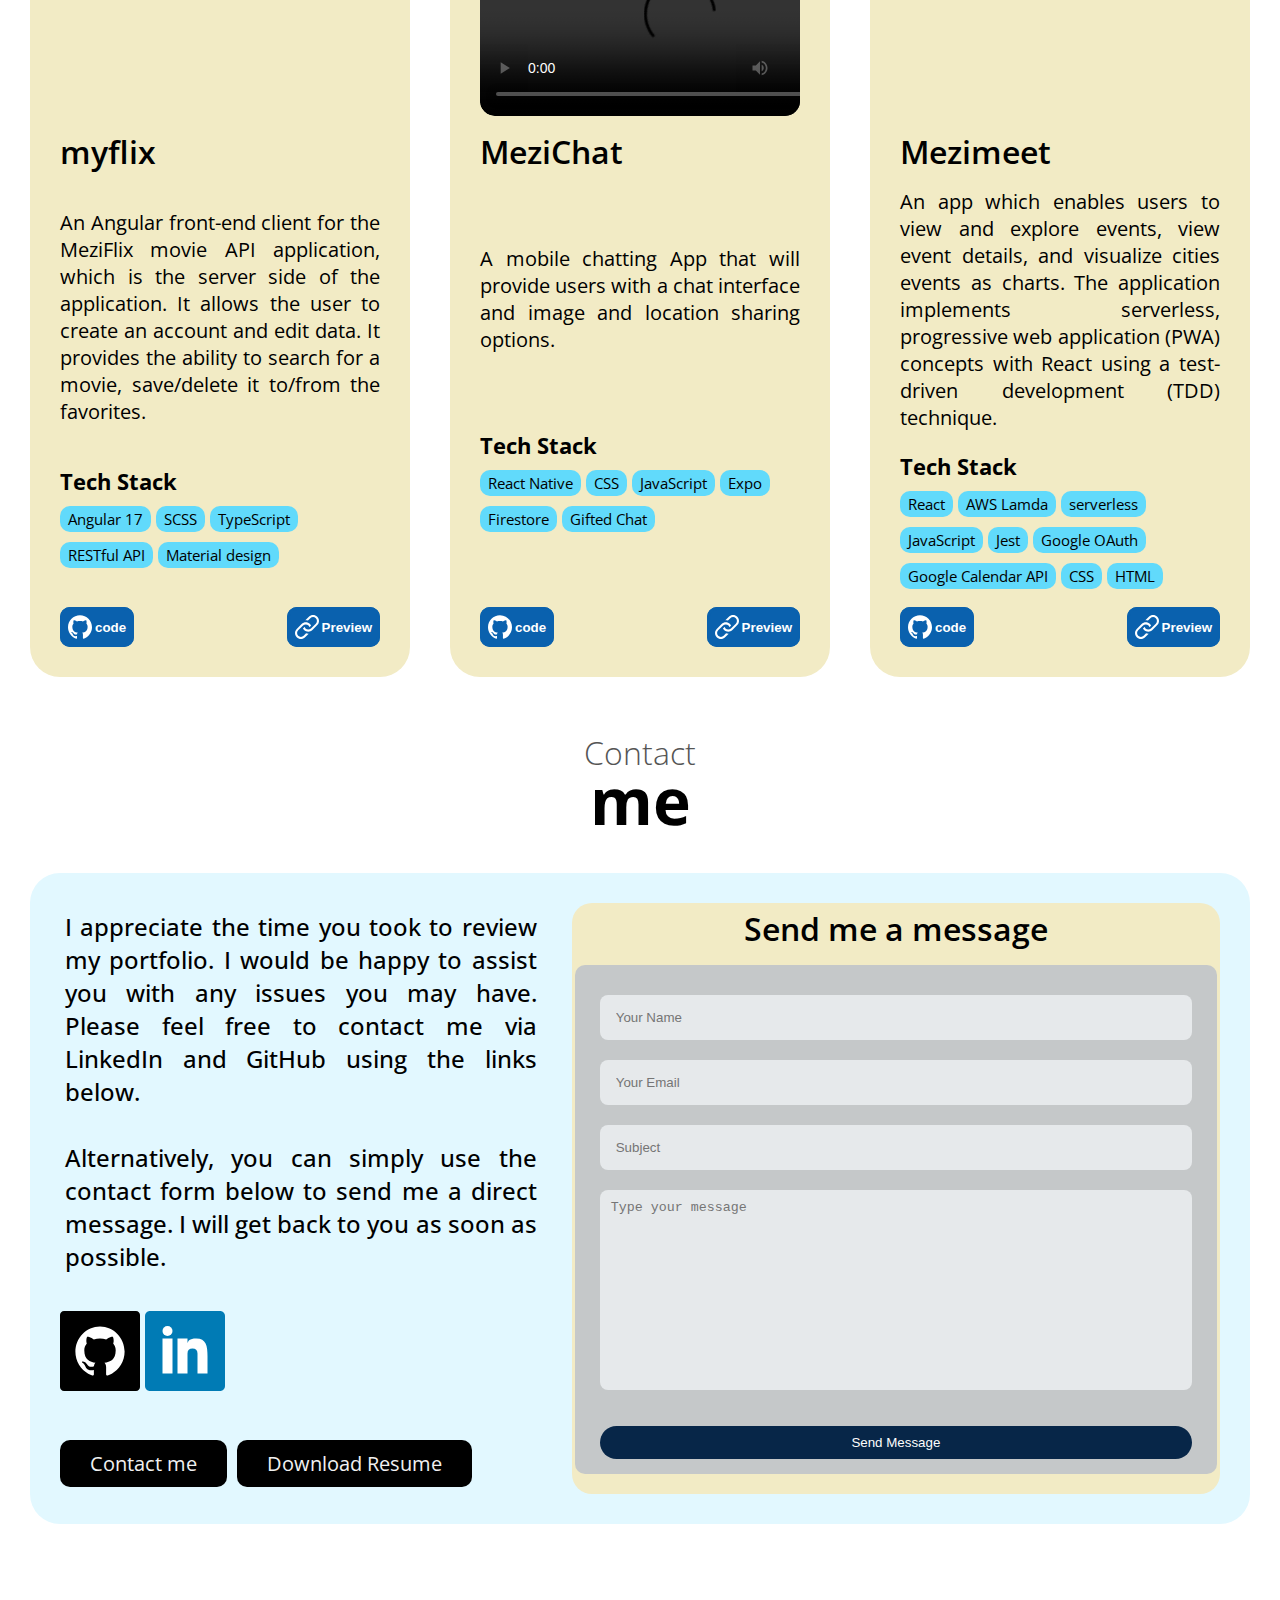
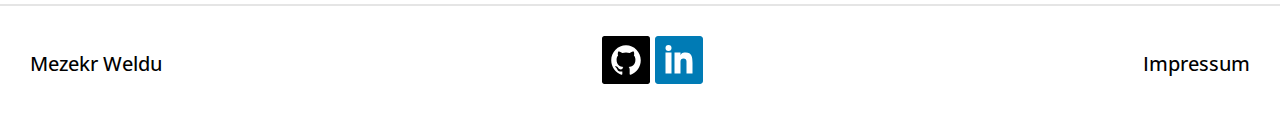
==== commit 2870f5e8: "update hero section profile content" ====
--- a/index.html
+++ b/index.html
@@ -71,19 +71,25 @@
                     <p><small>Full Stack Web Developer</small> based in
                         Germany.
                         <span>
-                            Develop and implement responsive and functional
-                            websites, web apps, and mobile apps that meet
-                            expectations.
+                            I'm passionate about creating and implementing
+                            responsive and functional websites, web
+                            applications, and mobile apps.
                         </span>
-                        <span>With a Master's degree in Applied Computer
-                            Science and 2 year experience, I've honed my skills
-                            in full-stack web
-                            development through CareerFoundry's comprehensive,
-                            project-based 900+ hour program.
+                        <span>To specialize in full-stack web development, I
+                            completed CareerFoundry's Full-Stack Web Developer
+                            programme, learning <strong> JavaScript</strong>,
+                            <strong>,Nodejs </strong>, <strong>React</strong>,
+                            <strong>MongoDB</strong>, <strong>React
+                                Native</strong> and more.
                             <span>
-                                Feel free to get in touch to turn your
-                                innovative ideas or challenges into a fully
-                                working website or web application.
+                                Complementing my extensive technical expertise,
+                                I hold a Master's Degree in Applied Computer
+                                Science and have 2 years' experience in data
+                                processing using Python.
+                            </span>
+                            <span>
+                                Get in touch to explore how I can use my
+                                expertise to solve your challenges.
                             </span>
                         </span>
 
